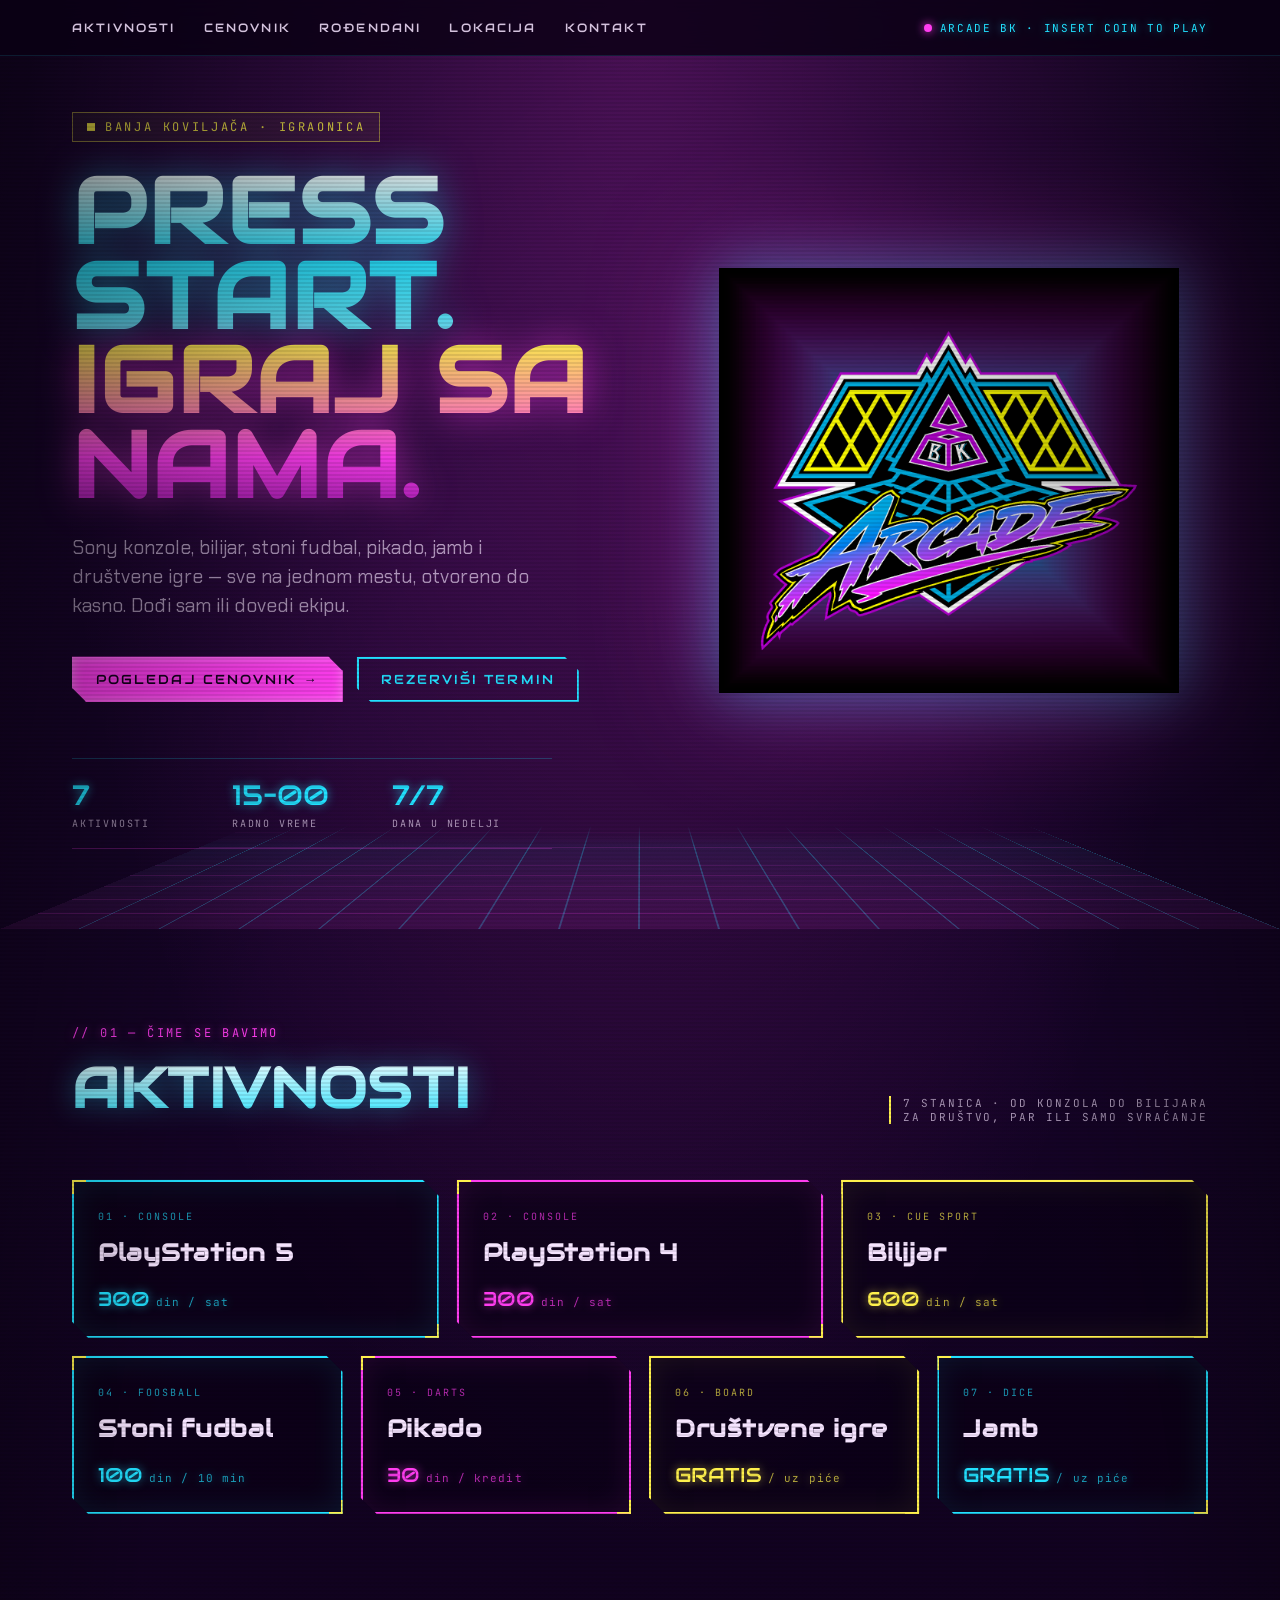
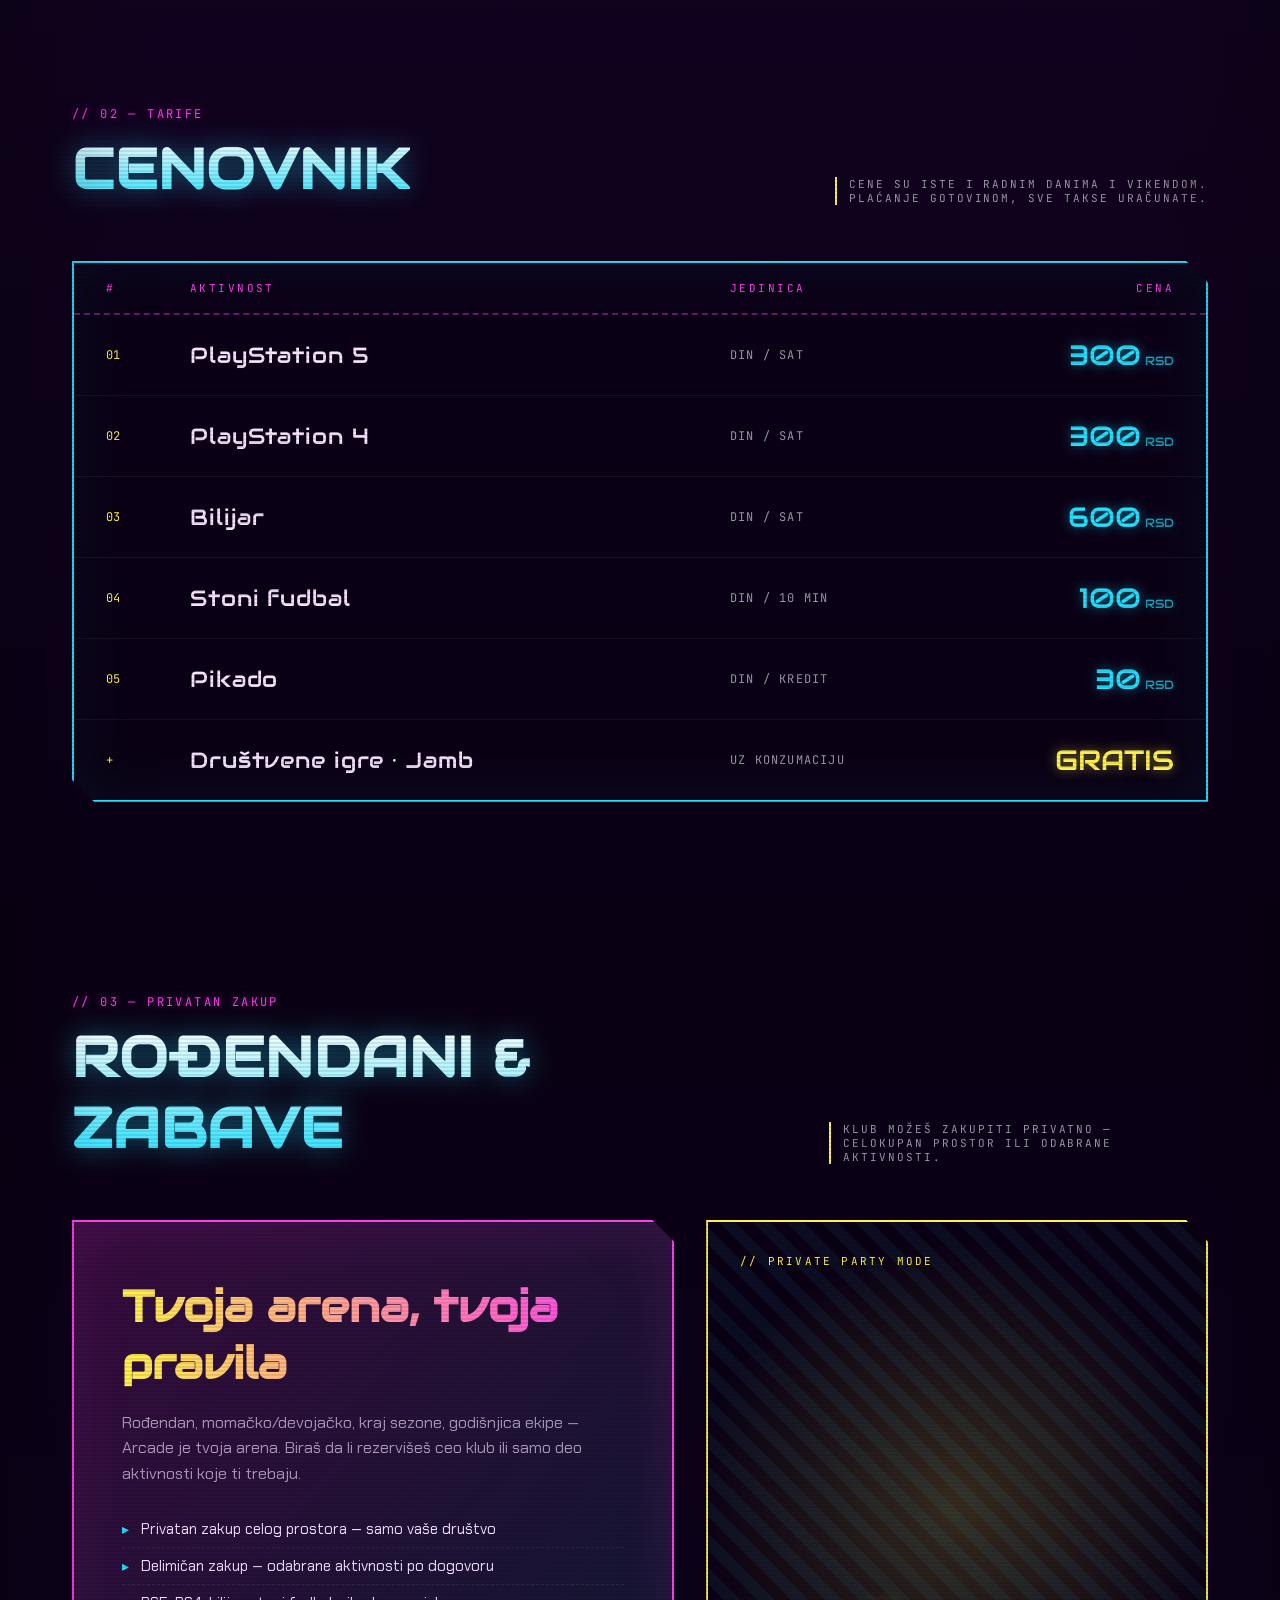
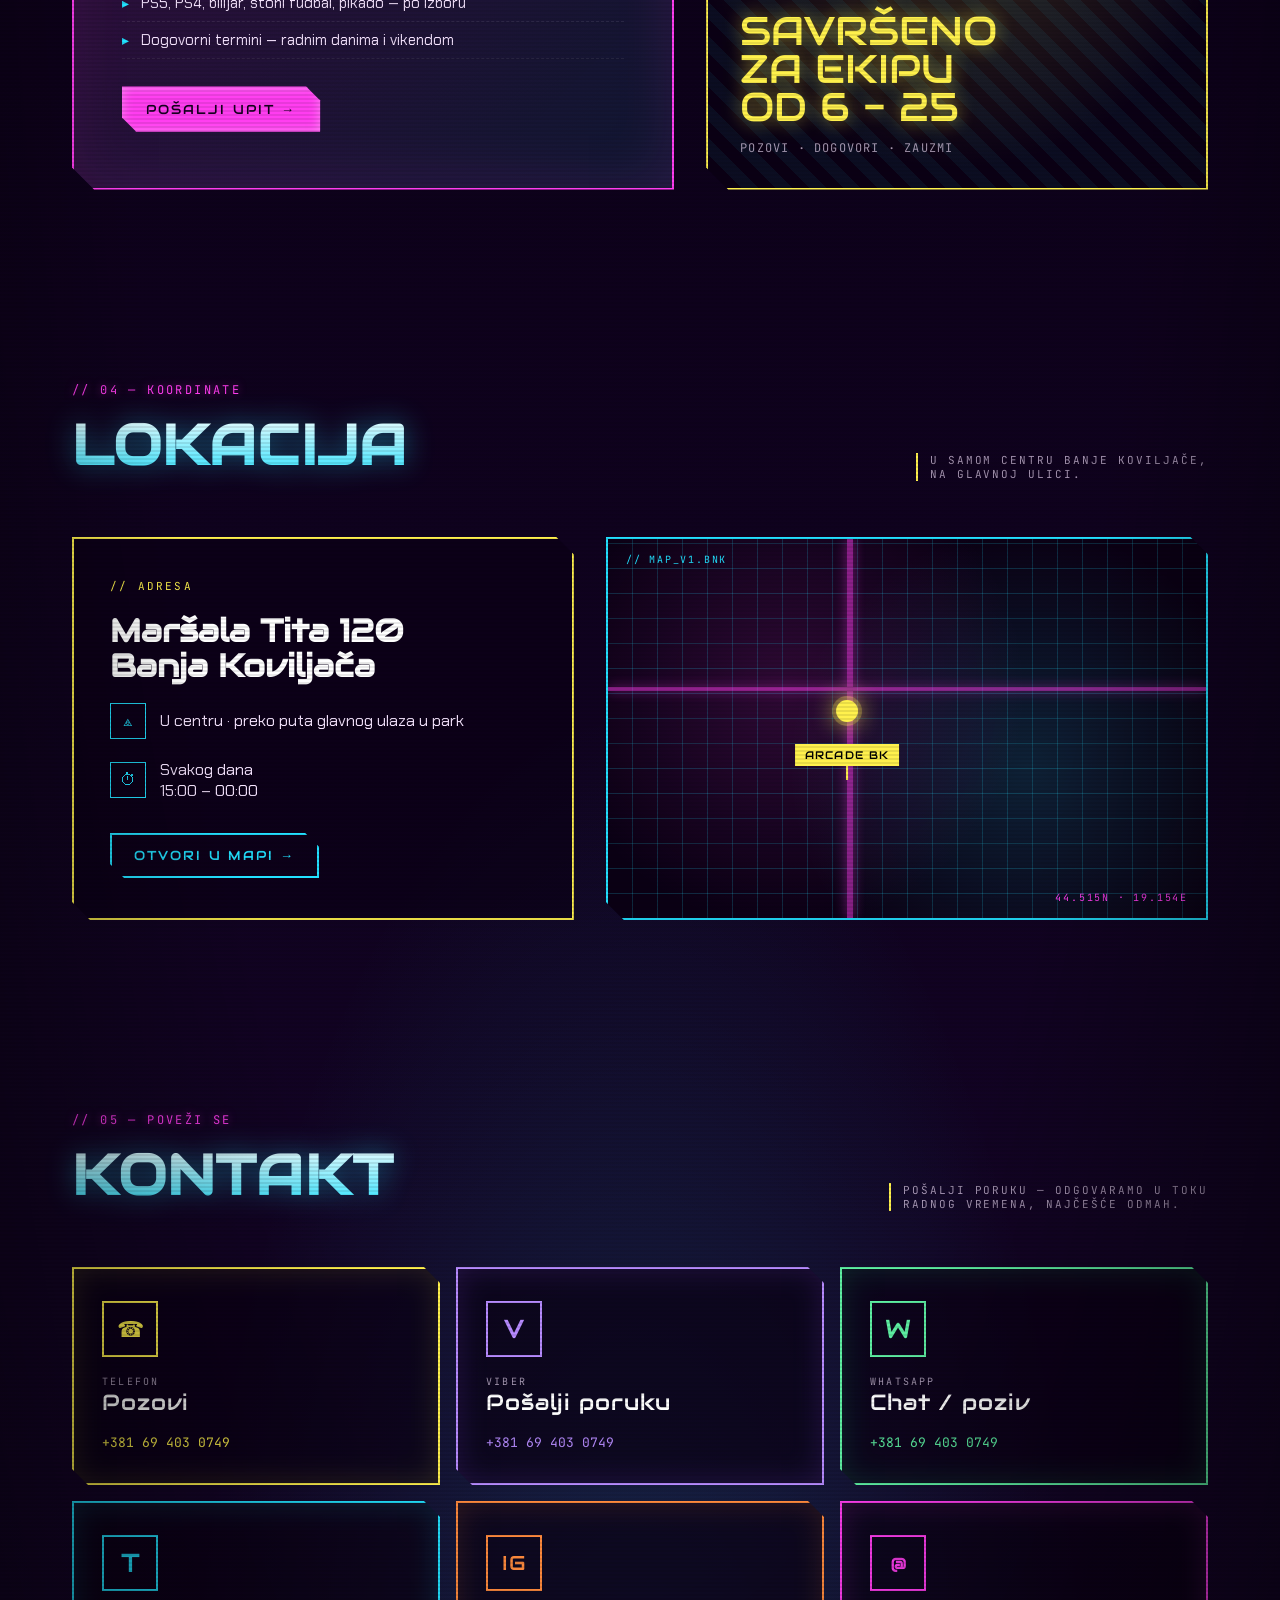
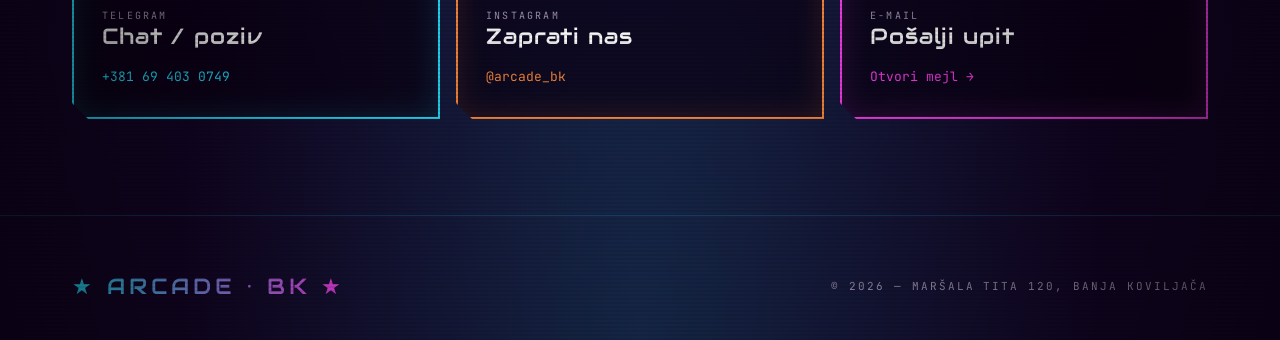
==== sajt.html @ c3304338 "Privremena "Uskoro" stranica kao index.html Domen treba da pokazuje nesto smisleno dok pun sajt ceka" ====
<!doctype html>
<html lang="sr">
<head>
    <meta charset="utf-8">
    <title>Arcade BK · Klub i igraonica · Banja Koviljača</title>
    <meta name="viewport" content="width=device-width,initial-scale=1">
    <!-- Radna verzija punog sajta. Skloni ovaj red kad postane index.html. -->
    <meta name="robots" content="noindex, nofollow">
    <meta name="description" content="Arcade BK — klub i igraonica u Banji Koviljači. PlayStation 5/4, bilijar, stoni fudbal, pikado, jamb, društvene igre. Maršala Tita 120.">
    <link rel="canonical" href="https://arcadebk.rs/">
    <link rel="icon" type="image/png" href="assets/logo.png">
    <meta property="og:type" content="website">
    <meta property="og:locale" content="sr_RS">
    <meta property="og:site_name" content="Arcade BK">
    <meta property="og:url" content="https://arcadebk.rs/">
    <meta property="og:title" content="Arcade BK · Klub i igraonica · Banja Koviljača">
    <meta property="og:description" content="Arcade BK — klub i igraonica u Banji Koviljači. PlayStation 5/4, bilijar, stoni fudbal, pikado, jamb, društvene igre. Maršala Tita 120.">
    <meta property="og:image" content="https://arcadebk.rs/assets/logo.png">
    <meta property="og:image:width" content="1200">
    <meta property="og:image:height" content="1108">
    <meta property="og:image:alt" content="Arcade BK logo">
    <meta name="twitter:card" content="summary">
    <link rel="preconnect" href="https://fonts.googleapis.com">
    <link rel="preconnect" href="https://fonts.gstatic.com" crossorigin>
    <link href="https://fonts.googleapis.com/css2?family=Audiowide&family=Chakra+Petch:wght@400;500;600;700&family=JetBrains+Mono:wght@400;500;600&display=swap" rel="stylesheet">
    <link rel="stylesheet" href="styles.css">
</head>
<body>

<div class="topbar">
    <nav class="nav">
        <a href="#aktivnosti">Aktivnosti</a>
        <a href="#cenovnik">Cenovnik</a>
        <a href="#rodjendani">Rođendani</a>
        <a href="#lokacija">Lokacija</a>
        <a href="#kontakt">Kontakt</a>
    </nav>
    <div class="ticker"><span class="dot"></span>ARCADE BK · INSERT COIN TO PLAY</div>
</div>

<!-- HERO -->
<section class="hero">
    <div class="hero-grid"></div>

    <div class="hero-copy">
        <div class="eyebrow"><span class="blink"></span>Banja Koviljača · Igraonica</div>
        <h1 class="hero-title">
            <span class="l1">Press start.</span>
            <span class="l2">Igraj sa nama.</span>
        </h1>
        <p class="hero-sub">
            Sony konzole, bilijar, stoni fudbal, pikado, jamb i društvene igre — sve na jednom mestu, otvoreno do kasno. Dođi sam ili dovedi ekipu.
        </p>
        <div class="cta-row">
            <a href="#cenovnik" class="btn btn-primary">Pogledaj cenovnik →</a>
            <a href="#kontakt" class="btn btn-ghost">Rezerviši termin</a>
        </div>
        <div class="hero-stats">
            <div>
                <div class="stat-num">7</div>
                <div class="stat-lbl">Aktivnosti</div>
            </div>
            <div>
                <div class="stat-num">15–00</div>
                <div class="stat-lbl">Radno vreme</div>
            </div>
            <div>
                <div class="stat-num">7/7</div>
                <div class="stat-lbl">Dana u nedelji</div>
            </div>
        </div>
    </div>

    <div class="hero-logo-wrap">
        <img src="assets/logo.png" alt="Arcade BK">
    </div>
</section>

<!-- AKTIVNOSTI -->
<section class="section" id="aktivnosti">
    <div class="section-head">
        <div>
            <div class="section-num">// 01 — ČIME SE BAVIMO</div>
            <h2 class="section-title">Aktivnosti</h2>
        </div>
        <div class="section-tag">
            7 stanica · od konzola do bilijara<br>za društvo, par ili samo svraćanje
        </div>
    </div>

    <div class="activities">
        <div class="act-card cyan span-4">
            <span class="cor cor-tl"></span><span class="cor cor-br"></span>
            <div>
                <div class="badge">01 · Console</div>
                <h3>PlayStation 5</h3>
            </div>
            <div class="price"><span>300</span><span class="cur">din / sat</span></div>
        </div>

        <div class="act-card magenta span-4">
            <span class="cor cor-tl"></span><span class="cor cor-br"></span>
            <div>
                <div class="badge">02 · Console</div>
                <h3>PlayStation 4</h3>
            </div>
            <div class="price"><span>300</span><span class="cur">din / sat</span></div>
        </div>

        <div class="act-card yellow span-4">
            <span class="cor cor-tl"></span><span class="cor cor-br"></span>
            <div>
                <div class="badge">03 · Cue sport</div>
                <h3>Bilijar</h3>
            </div>
            <div class="price"><span>600</span><span class="cur">din / sat</span></div>
        </div>

        <div class="act-card cyan span-3">
            <span class="cor cor-tl"></span><span class="cor cor-br"></span>
            <div>
                <div class="badge">04 · Foosball</div>
                <h3>Stoni fudbal</h3>
            </div>
            <div class="price"><span>100</span><span class="cur">din / 10 min</span></div>
        </div>

        <div class="act-card magenta span-3">
            <span class="cor cor-tl"></span><span class="cor cor-br"></span>
            <div>
                <div class="badge">05 · Darts</div>
                <h3>Pikado</h3>
            </div>
            <div class="price"><span>30</span><span class="cur">din / kredit</span></div>
        </div>

        <div class="act-card yellow span-3">
            <span class="cor cor-tl"></span><span class="cor cor-br"></span>
            <div>
                <div class="badge">06 · Board</div>
                <h3>Društvene igre</h3>
            </div>
            <div class="price"><span>GRATIS</span><span class="cur">/ uz piće</span></div>
        </div>

        <div class="act-card cyan span-3">
            <span class="cor cor-tl"></span><span class="cor cor-br"></span>
            <div>
                <div class="badge">07 · Dice</div>
                <h3>Jamb</h3>
            </div>
            <div class="price"><span>GRATIS</span><span class="cur">/ uz piće</span></div>
        </div>
    </div>
</section>

<!-- CENOVNIK -->
<section class="section" id="cenovnik">
    <div class="section-head">
        <div>
            <div class="section-num">// 02 — TARIFE</div>
            <h2 class="section-title">Cenovnik</h2>
        </div>
        <div class="section-tag">
            Cene su iste i radnim danima i vikendom.<br>
            Plaćanje gotovinom, sve takse uračunate.
        </div>
    </div>

    <div class="pricelist">
        <div class="pl-header">
            <div>#</div>
            <div>Aktivnost</div>
            <div>Jedinica</div>
            <div style="text-align:right">Cena</div>
        </div>
        <div class="pl-row">
            <div class="pl-id">01</div>
            <div class="pl-name">PlayStation 5</div>
            <div class="pl-meta">din / sat</div>
            <div class="pl-price">300<span class="cur">RSD</span></div>
        </div>
        <div class="pl-row">
            <div class="pl-id">02</div>
            <div class="pl-name">PlayStation 4</div>
            <div class="pl-meta">din / sat</div>
            <div class="pl-price">300<span class="cur">RSD</span></div>
        </div>
        <div class="pl-row">
            <div class="pl-id">03</div>
            <div class="pl-name">Bilijar</div>
            <div class="pl-meta">din / sat</div>
            <div class="pl-price">600<span class="cur">RSD</span></div>
        </div>
        <div class="pl-row">
            <div class="pl-id">04</div>
            <div class="pl-name">Stoni fudbal</div>
            <div class="pl-meta">din / 10 min</div>
            <div class="pl-price">100<span class="cur">RSD</span></div>
        </div>
        <div class="pl-row">
            <div class="pl-id">05</div>
            <div class="pl-name">Pikado</div>
            <div class="pl-meta">din / kredit</div>
            <div class="pl-price">30<span class="cur">RSD</span></div>
        </div>
        <div class="pl-row">
            <div class="pl-id">+</div>
            <div class="pl-name">Društvene igre · Jamb</div>
            <div class="pl-meta">uz konzumaciju</div>
            <div class="pl-price" style="color: var(--yellow); text-shadow: 0 0 12px rgba(255,241,77,0.5);">GRATIS</div>
        </div>
    </div>
</section>

<!-- ROĐENDANI -->
<section class="section" id="rodjendani">
    <div class="section-head">
        <div>
            <div class="section-num">// 03 — PRIVATAN ZAKUP</div>
            <h2 class="section-title">Rođendani &amp; zabave</h2>
        </div>
        <div class="section-tag">
            Klub možeš zakupiti privatno —<br>celokupan prostor ili odabrane aktivnosti.
        </div>
    </div>

    <div class="bday">
        <div class="bday-card">
            <h3>Tvoja arena, tvoja pravila</h3>
            <p>
                Rođendan, momačko/devojačko, kraj sezone, godišnjica ekipe — Arcade je tvoja arena. Biraš da li rezervišeš ceo klub ili samo deo aktivnosti koje ti trebaju.
            </p>
            <ul>
                <li>Privatan zakup celog prostora — samo vaše društvo</li>
                <li>Delimičan zakup — odabrane aktivnosti po dogovoru</li>
                <li>PS5, PS4, bilijar, stoni fudbal, pikado — po izboru</li>
                <li>Dogovorni termini — radnim danima i vikendom</li>
            </ul>
            <a href="#kontakt" class="btn btn-primary">Pošalji upit →</a>
        </div>
        <div class="bday-side">
            <div class="bday-poster">
                <div>
                    <div class="label">// PRIVATE PARTY MODE</div>
                </div>
                <div>
                    <div class="big">SAVRŠENO<br>ZA EKIPU<br>OD 6 - 25</div>
                    <div class="small" style="margin-top: 14px;">POZOVI · DOGOVORI · ZAUZMI</div>
                </div>
            </div>
        </div>
    </div>
</section>

<!-- LOKACIJA -->
<section class="section" id="lokacija">
    <div class="section-head">
        <div>
            <div class="section-num">// 04 — KOORDINATE</div>
            <h2 class="section-title">Lokacija</h2>
        </div>
        <div class="section-tag">
            U samom centru Banje Koviljače,<br>na glavnoj ulici.
        </div>
    </div>

    <div class="map-wrap">
        <div class="addr-card">
            <div class="label">// ADRESA</div>
            <h3 class="big">Maršala Tita 120<br>Banja Koviljača</h3>
            <div class="row">
                <span class="ico">⟁</span>
                <span>U centru · preko puta glavnog ulaza u park</span>
            </div>
            <div class="row">
                <span class="ico">⏱</span>
                <span>Svakog dana<br>15:00 – 00:00</span>
            </div>
            <a class="btn btn-ghost" href="https://maps.google.com/?q=Maršala+Tita+120,+Banja+Koviljača,+Srbija" target="_blank" rel="noopener noreferrer" style="margin-top: 12px; align-self: flex-start;">Otvori u mapi →</a>
        </div>

        <div class="map-frame">
            <div class="grid-bg"></div>
            <div class="roads"></div>
            <div class="pin">
                <div class="dot"></div>
                <div class="lbl">ARCADE BK</div>
            </div>
            <div class="corner tl">// MAP_v1.bnk</div>
            <div class="corner br">44.515N · 19.154E</div>
        </div>
    </div>
</section>

<!-- KONTAKT -->
<section class="section" id="kontakt">
    <div class="section-head">
        <div>
            <div class="section-num">// 05 — POVEŽI SE</div>
            <h2 class="section-title">Kontakt</h2>
        </div>
        <div class="section-tag">
            Pošalji poruku — odgovaramo u toku<br>radnog vremena, najčešće odmah.
        </div>
    </div>

    <div class="contact-grid">
        <a class="ct-card tel" href="tel:+381694030749">
            <div class="ico">☎</div>
            <div>
                <div class="label">Telefon</div>
                <div class="name">Pozovi</div>
            </div>
            <div class="handle">+381 69 403 0749</div>
        </a>
        <a class="ct-card viber" href="viber://chat?number=%2B381694030749">
            <div class="ico">V</div>
            <div>
                <div class="label">Viber</div>
                <div class="name">Pošalji poruku</div>
            </div>
            <div class="handle">+381 69 403 0749</div>
        </a>
        <a class="ct-card wapp" href="https://wa.me/381694030749" target="_blank" rel="noopener noreferrer">
            <div class="ico">W</div>
            <div>
                <div class="label">WhatsApp</div>
                <div class="name">Chat / poziv</div>
            </div>
            <div class="handle">+381 69 403 0749</div>
        </a>
        <a class="ct-card tg" href="https://t.me/+381694030749" target="_blank" rel="noopener noreferrer">
            <div class="ico">T</div>
            <div>
                <div class="label">Telegram</div>
                <div class="name">Chat / poziv</div>
            </div>
            <div class="handle">+381 69 403 0749</div>
        </a>
        <a class="ct-card ig" href="https://www.instagram.com/arcade_bk/" target="_blank" rel="noopener noreferrer">
            <div class="ico">IG</div>
            <div>
                <div class="label">Instagram</div>
                <div class="name">Zaprati nas</div>
            </div>
            <div class="handle">@arcade_bk</div>
        </a>
        <a class="ct-card mail" href="mailto:vezilicn@gmail.com">
            <div class="ico">@</div>
            <div>
                <div class="label">E-mail</div>
                <div class="name">Pošalji upit</div>
            </div>
            <div class="handle">Otvori mejl →</div>
        </a>
    </div>
</section>

<!-- FOOTER -->
<footer class="footer">
    <div class="arcade">★ ARCADE · BK ★</div>
    <div>© 2026 — Maršala Tita 120, Banja Koviljača</div>
</footer>

</body>
</html>
---- styles.css ----
* { box-sizing: border-box; }
html, body { margin: 0; padding: 0; }
html { scroll-behavior: smooth; }
body {
    font-family: 'Chakra Petch', 'Rajdhani', system-ui, sans-serif;
    color: var(--ink);
    background: var(--purple-deep);
    position: relative;
    overflow-x: hidden;
    min-height: 100vh;
}
img { max-width: 100%; display: block; }
a { color: inherit; }

/* V1 — Full Retrowave CRT */
:root {
    color-scheme: dark;
    --cyan: #22e1ff;
    --magenta: #ff3df0;
    --yellow: #fff14d;
    --purple-deep: #0a0014;
    --purple-mid: #1c0533;
    --purple-glow: #2d0860;
    --ink: #f6e4ff;
    --ink-dim: rgba(246,228,255,0.65);
}

.display { font-family: 'Audiowide', 'Chakra Petch', sans-serif; letter-spacing: 0.04em; }
.mono { font-family: 'JetBrains Mono', 'IBM Plex Mono', ui-monospace, monospace; }

/* Page-wide neon backdrop: gradient sun + perspective grid */
body::before {
    content: '';
    position: absolute; inset: 0;
    background:
            radial-gradient(ellipse 80% 50% at 50% 0%, rgba(255,61,240,0.25), transparent 60%),
            radial-gradient(ellipse 60% 40% at 50% 100%, rgba(34,225,255,0.18), transparent 60%),
            linear-gradient(180deg, #1c0533 0%, #0a0014 50%, #15042a 100%);
    pointer-events: none;
    z-index: 0;
}

/* CRT scanlines overlay */
body::after {
    content: '';
    position: absolute; inset: 0;
    background:
            repeating-linear-gradient(180deg, rgba(0,0,0,0) 0px, rgba(0,0,0,0) 2px, rgba(0,0,0,0.18) 3px, rgba(0,0,0,0) 4px),
            radial-gradient(ellipse at center, transparent 60%, rgba(0,0,0,0.55) 100%);
    pointer-events: none;
    z-index: 50;
    mix-blend-mode: multiply;
}

body > * { position: relative; z-index: 1; }

/* ----- Hero ----- */
.hero {
    min-height: 920px;
    padding: 112px 72px 80px;
    display: grid;
    grid-template-columns: 1.1fr 1fr;
    gap: 48px;
    align-items: center;
    position: relative;
}
.hero-grid {
    position: absolute;
    left: 0; right: 0; bottom: 0;
    height: 320px;
    background:
            linear-gradient(180deg, transparent 0%, rgba(34,225,255,0.05) 30%, rgba(255,61,240,0.10) 100%),
            repeating-linear-gradient(90deg, transparent 0px, transparent 78px, rgba(34,225,255,0.55) 79px, transparent 80px),
            repeating-linear-gradient(0deg, transparent 0px, transparent 30px, rgba(255,61,240,0.35) 31px, transparent 32px);
    transform: perspective(420px) rotateX(58deg);
    transform-origin: 50% 100%;
    mask: linear-gradient(180deg, transparent 0%, black 30%, black 100%);
    pointer-events: none;
}
.topbar {
    position: fixed; top: 0; left: 0; right: 0;
    display: flex; justify-content: space-between; align-items: center;
    padding: 20px 72px;
    z-index: 100;
    background: rgba(10,0,20,0.82);
    backdrop-filter: blur(12px);
    -webkit-backdrop-filter: blur(12px);
    border-bottom: 1px solid rgba(34,225,255,0.12);
}
.topbar .nav {
    display: flex; gap: 28px;
    font-family: 'Audiowide', sans-serif;
    font-size: 12px; letter-spacing: 0.18em;
    text-transform: uppercase;
}
.topbar .nav a { color: var(--ink); text-decoration: none; opacity: 0.85; }
.topbar .nav a:hover { color: var(--cyan); text-shadow: 0 0 8px var(--cyan); }
.topbar .ticker {
    font-family: 'JetBrains Mono', monospace;
    font-size: 11px;
    color: var(--cyan);
    letter-spacing: 0.15em;
    text-shadow: 0 0 8px rgba(34,225,255,0.6);
}
.topbar .ticker .dot {
    display: inline-block; width: 8px; height: 8px;
    background: #ff3df0; border-radius: 50%; margin-right: 8px;
    box-shadow: 0 0 10px #ff3df0;
}

.hero-copy { max-width: 560px; }
.eyebrow {
    display: inline-flex; align-items: center; gap: 10px;
    font-family: 'JetBrains Mono', monospace;
    font-size: 12px; letter-spacing: 0.22em; text-transform: uppercase;
    color: var(--yellow);
    border: 1px solid rgba(255,241,77,0.5);
    padding: 6px 14px;
    margin-bottom: 28px;
    background: rgba(255,241,77,0.06);
}
.eyebrow .blink { width: 8px; height: 8px; background: var(--yellow); animation: blink 1.2s steps(2) infinite; }
@keyframes blink { 50% { opacity: 0; } }

h1.hero-title {
    font-family: 'Audiowide', sans-serif;
    font-size: 92px;
    line-height: 0.92;
    letter-spacing: 0.02em;
    margin: 0 0 24px;
    text-transform: uppercase;
}
h1.hero-title .l1 {
    display: block;
    background: linear-gradient(180deg, #fff 0%, var(--cyan) 50%, #6ee7f9 100%);
    -webkit-background-clip: text; background-clip: text; color: transparent;
    filter: drop-shadow(0 0 18px rgba(34,225,255,0.55));
}
h1.hero-title .l2 {
    display: block;
    background: linear-gradient(180deg, var(--yellow) 0%, var(--magenta) 70%, #a21caf 100%);
    -webkit-background-clip: text; background-clip: text; color: transparent;
    filter: drop-shadow(0 0 18px rgba(255,61,240,0.55));
}

.hero-sub {
    font-size: 19px; line-height: 1.55; color: var(--ink-dim);
    margin: 0 0 36px;
    max-width: 460px;
}

.cta-row { display: flex; gap: 14px; flex-wrap: wrap; }
.btn {
    display: inline-flex; align-items: center; gap: 10px;
    padding: 14px 24px;
    font-family: 'Audiowide', sans-serif;
    font-size: 13px; letter-spacing: 0.16em; text-transform: uppercase;
    text-decoration: none;
    cursor: pointer; border: 0;
    transition: transform 0.15s, box-shadow 0.2s;
}
.btn-primary {
    background: var(--magenta); color: #16001f;
    box-shadow: 0 0 0 2px var(--magenta), 0 0 24px rgba(255,61,240,0.65), inset 0 0 12px rgba(255,255,255,0.4);
    clip-path: polygon(0 0, calc(100% - 14px) 0, 100% 14px, 100% 100%, 14px 100%, 0 calc(100% - 14px));
}
.btn-ghost {
    background: transparent; color: var(--cyan);
    box-shadow: inset 0 0 0 2px var(--cyan), 0 0 12px rgba(34,225,255,0.3);
    clip-path: polygon(0 0, calc(100% - 14px) 0, 100% 14px, 100% 100%, 14px 100%, 0 calc(100% - 14px));
}
.btn:hover { transform: translateY(-2px); }

.hero-stats {
    margin-top: 56px;
    display: grid; grid-template-columns: repeat(3, 1fr);
    gap: 0;
    border-top: 1px solid rgba(34,225,255,0.25);
    border-bottom: 1px solid rgba(255,61,240,0.25);
    padding: 18px 0;
    max-width: 480px;
}
.hero-stats .stat-num {
    font-family: 'Audiowide', sans-serif;
    font-size: 28px; color: var(--cyan);
    text-shadow: 0 0 10px rgba(34,225,255,0.6);
}
.hero-stats .stat-lbl {
    font-family: 'JetBrains Mono', monospace;
    font-size: 10px; letter-spacing: 0.18em; text-transform: uppercase;
    color: var(--ink-dim); margin-top: 4px;
}

.hero-logo-wrap {
    position: relative;
    display: flex; align-items: center; justify-content: center;
}
.hero-logo-wrap::before {
    content: '';
    position: absolute; inset: 10%;
    background: radial-gradient(circle, rgba(255,61,240,0.5) 0%, transparent 65%);
    filter: blur(40px);
    z-index: -1;
}
.hero-logo-wrap img {
    width: 100%; max-width: 460px; height: auto;
    filter: drop-shadow(0 0 30px rgba(34,225,255,0.4)) drop-shadow(0 0 60px rgba(255,61,240,0.4));
}

/* ----- Section header ----- */
.section { padding: 96px 72px; position: relative; scroll-margin-top: 72px; }
.section-head { margin-bottom: 56px; display: flex; align-items: end; justify-content: space-between; gap: 32px; }
.section-num {
    font-family: 'JetBrains Mono', monospace;
    font-size: 12px; color: var(--magenta);
    letter-spacing: 0.2em; text-transform: uppercase;
    margin-bottom: 12px;
    text-shadow: 0 0 8px rgba(255,61,240,0.5);
}
h2.section-title {
    font-family: 'Audiowide', sans-serif;
    font-size: 56px; margin: 0; letter-spacing: 0.02em;
    text-transform: uppercase;
    background: linear-gradient(180deg, #fff 0%, var(--cyan) 100%);
    -webkit-background-clip: text; background-clip: text; color: transparent;
    filter: drop-shadow(0 0 14px rgba(34,225,255,0.45));
}
.section-tag {
    font-family: 'JetBrains Mono', monospace;
    font-size: 11px; color: var(--ink-dim);
    letter-spacing: 0.18em; text-transform: uppercase;
    border-left: 2px solid var(--yellow); padding-left: 12px;
}

/* ----- Activities grid ----- */
.activities {
    display: grid;
    grid-template-columns: repeat(12, 1fr);
    gap: 18px;
}
.act-card {
    position: relative;
    border: 2px solid;
    padding: 28px 24px 24px;
    background: rgba(10,0,20,0.65);
    min-height: 150px;
    display: flex; flex-direction: column; justify-content: space-between;
    clip-path: polygon(0 0, calc(100% - 16px) 0, 100% 16px, 100% 100%, 16px 100%, 0 calc(100% - 16px));
    transition: transform 0.2s, box-shadow 0.2s;
}
.act-card:hover { transform: translateY(-4px); }
.act-card.cyan { border-color: var(--cyan); box-shadow: 0 0 0 1px rgba(34,225,255,0.25), inset 0 0 30px rgba(34,225,255,0.1); }
.act-card.magenta { border-color: var(--magenta); box-shadow: 0 0 0 1px rgba(255,61,240,0.25), inset 0 0 30px rgba(255,61,240,0.1); }
.act-card.yellow { border-color: var(--yellow); box-shadow: 0 0 0 1px rgba(255,241,77,0.25), inset 0 0 30px rgba(255,241,77,0.08); }
.act-card .badge {
    font-family: 'JetBrains Mono', monospace;
    font-size: 10px; letter-spacing: 0.2em; text-transform: uppercase;
    opacity: 0.7; margin-bottom: 14px;
}
.act-card.cyan .badge { color: var(--cyan); }
.act-card.magenta .badge { color: var(--magenta); }
.act-card.yellow .badge { color: var(--yellow); }
.act-card h3 {
    font-family: 'Audiowide', sans-serif;
    font-size: 24px; margin: 0;
    letter-spacing: 0.03em;
}
.act-card .price {
    margin-top: 18px;
    font-family: 'Audiowide', sans-serif;
    font-size: 20px;
    display: flex; align-items: baseline; gap: 6px;
}
.act-card .price .cur { font-size: 11px; opacity: 0.7; font-family: 'JetBrains Mono', monospace; letter-spacing: 0.1em; }
.act-card.cyan .price { color: var(--cyan); text-shadow: 0 0 10px rgba(34,225,255,0.6); }
.act-card.magenta .price { color: var(--magenta); text-shadow: 0 0 10px rgba(255,61,240,0.6); }
.act-card.yellow .price { color: var(--yellow); text-shadow: 0 0 10px rgba(255,241,77,0.6); }

.act-card .cor {
    position: absolute;
    width: 14px; height: 14px;
}
.act-card .cor-tl { top: -2px; left: -2px; border-top: 2px solid var(--yellow); border-left: 2px solid var(--yellow); }
.act-card .cor-br { bottom: -2px; right: -2px; border-bottom: 2px solid var(--yellow); border-right: 2px solid var(--yellow); }

/* span sizes */
.span-3 { grid-column: span 3; }
.span-4 { grid-column: span 4; }
.span-6 { grid-column: span 6; }

/* ----- Pricelist ----- */
.pricelist {
    background: rgba(10,0,20,0.6);
    border: 2px solid var(--cyan);
    box-shadow: 0 0 30px rgba(34,225,255,0.18), inset 0 0 60px rgba(34,225,255,0.06);
    padding: 0;
    clip-path: polygon(0 0, calc(100% - 22px) 0, 100% 22px, 100% 100%, 22px 100%, 0 calc(100% - 22px));
}
.pl-header {
    display: grid; grid-template-columns: 60px 1fr 220px 200px;
    gap: 24px; padding: 18px 32px;
    border-bottom: 2px dashed rgba(255,61,240,0.4);
    font-family: 'JetBrains Mono', monospace;
    font-size: 11px; letter-spacing: 0.22em; text-transform: uppercase;
    color: var(--magenta);
}
.pl-row {
    display: grid; grid-template-columns: 60px 1fr 220px 200px;
    gap: 24px; padding: 22px 32px;
    align-items: center;
    border-bottom: 1px solid rgba(255,255,255,0.06);
}
.pl-row:last-child { border-bottom: 0; }
.pl-row .pl-id {
    font-family: 'JetBrains Mono', monospace;
    font-size: 12px; color: var(--yellow);
}
.pl-row .pl-name {
    font-family: 'Audiowide', sans-serif;
    font-size: 22px; letter-spacing: 0.04em;
}
.pl-row .pl-meta {
    font-family: 'JetBrains Mono', monospace;
    font-size: 12px; color: var(--ink-dim); letter-spacing: 0.1em; text-transform: uppercase;
}
.pl-row .pl-price {
    font-family: 'Audiowide', sans-serif;
    font-size: 28px; color: var(--cyan); text-align: right;
    text-shadow: 0 0 12px rgba(34,225,255,0.5);
}
.pl-row .pl-price .cur { font-size: 12px; opacity: 0.7; margin-left: 4px; }

/* ----- Birthdays ----- */
.bday {
    display: grid; grid-template-columns: 1.2fr 1fr; gap: 32px;
    align-items: stretch;
}
.bday-card {
    background: linear-gradient(135deg, rgba(255,61,240,0.18), rgba(34,225,255,0.10));
    border: 2px solid var(--magenta);
    padding: 56px 48px;
    position: relative;
    clip-path: polygon(0 0, calc(100% - 22px) 0, 100% 22px, 100% 100%, 22px 100%, 0 calc(100% - 22px));
    box-shadow: inset 0 0 60px rgba(255,61,240,0.12);
}
.bday-card h3 {
    font-family: 'Audiowide', sans-serif;
    font-size: 44px; margin: 0 0 18px;
    background: linear-gradient(90deg, var(--yellow), var(--magenta));
    -webkit-background-clip: text; background-clip: text; color: transparent;
}
.bday-card p { font-size: 16px; line-height: 1.6; color: var(--ink-dim); margin: 0 0 24px; }
.bday-card ul { list-style: none; padding: 0; margin: 0 0 28px; }
.bday-card li {
    font-family: 'Chakra Petch', sans-serif;
    font-size: 15px; padding: 8px 0;
    border-bottom: 1px dashed rgba(255,255,255,0.08);
    display: flex; align-items: center; gap: 12px;
}
.bday-card li::before {
    content: '▸'; color: var(--cyan); font-size: 14px;
}
.bday-side {
    display: flex; flex-direction: column; gap: 16px;
}
.bday-poster {
    flex: 1;
    background:
            repeating-linear-gradient(45deg, rgba(34,225,255,0.06) 0 12px, transparent 12px 24px),
            radial-gradient(circle at 50% 50%, rgba(255,241,77,0.18), transparent 70%),
            #0a0014;
    border: 2px solid var(--yellow);
    padding: 32px;
    display: flex; flex-direction: column; justify-content: space-between;
    clip-path: polygon(0 0, calc(100% - 22px) 0, 100% 22px, 100% 100%, 22px 100%, 0 calc(100% - 22px));
    min-height: 280px;
}
.bday-poster .label {
    font-family: 'JetBrains Mono', monospace;
    font-size: 11px; color: var(--yellow); letter-spacing: 0.2em; text-transform: uppercase;
}
.bday-poster .big {
    font-family: 'Audiowide', sans-serif;
    font-size: 40px; line-height: 0.95;
    color: var(--yellow);
    text-shadow: 0 0 18px rgba(255,241,77,0.6);
}
.bday-poster .small {
    font-family: 'JetBrains Mono', monospace;
    font-size: 12px; color: var(--ink-dim); letter-spacing: 0.1em;
}

/* ----- Map ----- */
.map-wrap {
    display: grid; grid-template-columns: 1fr 1.2fr; gap: 32px;
}
.addr-card {
    background: rgba(10,0,20,0.6);
    border: 2px solid var(--yellow);
    padding: 40px 36px;
    clip-path: polygon(0 0, calc(100% - 18px) 0, 100% 18px, 100% 100%, 18px 100%, 0 calc(100% - 18px));
    display: flex; flex-direction: column; gap: 20px;
}
.addr-card .label {
    font-family: 'JetBrains Mono', monospace;
    font-size: 11px; color: var(--yellow); letter-spacing: 0.2em; text-transform: uppercase;
}
.addr-card .big {
    font-family: 'Audiowide', sans-serif;
    font-size: 32px; line-height: 1.1; margin: 0;
    color: #fff;
}
.addr-card .row {
    display: flex; align-items: center; gap: 14px;
    font-family: 'Chakra Petch', sans-serif;
    font-size: 16px; color: var(--ink);
}
.addr-card .row .ico {
    width: 36px; height: 36px;
    border: 1.5px solid var(--cyan);
    display: flex; align-items: center; justify-content: center;
    color: var(--cyan);
    flex-shrink: 0;
}

.map-frame {
    position: relative;
    border: 2px solid var(--cyan);
    min-height: 380px;
    background:
            radial-gradient(circle at 30% 40%, rgba(255,61,240,0.15), transparent 50%),
            radial-gradient(circle at 70% 60%, rgba(34,225,255,0.15), transparent 50%),
            #0a0014;
    clip-path: polygon(0 0, calc(100% - 18px) 0, 100% 18px, 100% 100%, 18px 100%, 0 calc(100% - 18px));
    overflow: hidden;
}
.map-frame .grid-bg {
    position: absolute; inset: 0;
    background:
            repeating-linear-gradient(0deg, transparent 0 24px, rgba(34,225,255,0.18) 24px 25px),
            repeating-linear-gradient(90deg, transparent 0 24px, rgba(34,225,255,0.18) 24px 25px);
}
.map-frame .roads {
    position: absolute; inset: 0;
    background:
            linear-gradient(90deg, transparent 0 40%, var(--magenta) 40% 41%, transparent 41%),
            linear-gradient(0deg, transparent 0 60%, var(--magenta) 60% 61%, transparent 61%);
    opacity: 0.5;
    filter: drop-shadow(0 0 6px var(--magenta));
}
.map-frame .pin {
    position: absolute; left: 40%; top: 60%;
    transform: translate(-50%, -100%);
    display: flex; flex-direction: column; align-items: center; gap: 4px;
}
.map-frame .pin .dot {
    width: 22px; height: 22px; border-radius: 50%;
    background: var(--yellow);
    box-shadow: 0 0 0 4px rgba(255,241,77,0.25), 0 0 24px var(--yellow);
}
.map-frame .pin .dot::after {
    content: ''; position: absolute; left: 50%; top: 100%;
    width: 2px; height: 14px; background: var(--yellow);
    transform: translateX(-50%);
}
.map-frame .pin .lbl {
    margin-top: 18px;
    background: var(--yellow); color: #000;
    font-family: 'Audiowide', sans-serif;
    font-size: 11px; letter-spacing: 0.1em; padding: 4px 10px;
    text-transform: uppercase;
}
.map-frame .corner {
    position: absolute; padding: 14px 18px;
    font-family: 'JetBrains Mono', monospace;
    font-size: 10px; letter-spacing: 0.18em;
    color: var(--cyan); text-transform: uppercase;
}
.map-frame .corner.tl { top: 0; left: 0; }
.map-frame .corner.br { bottom: 0; right: 0; color: var(--magenta); }

/* ----- Contact ----- */
.contact-grid {
    display: grid; grid-template-columns: repeat(3, 1fr); gap: 16px;
}
.ct-card {
    position: relative;
    padding: 32px 28px;
    text-decoration: none;
    display: flex; flex-direction: column; gap: 18px;
    border: 2px solid;
    background: rgba(10,0,20,0.7);
    clip-path: polygon(0 0, calc(100% - 16px) 0, 100% 16px, 100% 100%, 16px 100%, 0 calc(100% - 16px));
    transition: transform 0.18s, box-shadow 0.18s;
}
.ct-card:hover { transform: translateY(-4px); }
.ct-card .ico {
    width: 56px; height: 56px;
    display: flex; align-items: center; justify-content: center;
    font-family: 'Audiowide', sans-serif; font-size: 26px;
    border: 2px solid currentColor;
}
.ct-card .label {
    font-family: 'JetBrains Mono', monospace;
    font-size: 10px; letter-spacing: 0.22em; text-transform: uppercase;
    color: var(--ink-dim);
}
.ct-card .name {
    font-family: 'Audiowide', sans-serif;
    font-size: 22px; letter-spacing: 0.04em;
    color: #fff;
}
.ct-card .handle {
    font-family: 'JetBrains Mono', monospace;
    font-size: 13px;
}
.ct-card.tel { color: var(--yellow); box-shadow: inset 0 0 30px rgba(255,241,77,0.14), 0 0 0 1px rgba(255,241,77,0.3); }
.ct-card.tel .ico { font-size: 22px; }
.ct-card.ig { color: #ff8a3d; box-shadow: inset 0 0 30px rgba(255,138,61,0.16), 0 0 0 1px rgba(255,138,61,0.3); }
.ct-card.ig .ico { font-size: 20px; letter-spacing: 0.05em; }
.ct-card.viber { color: #b78bff; box-shadow: inset 0 0 30px rgba(143,90,255,0.18), 0 0 0 1px rgba(143,90,255,0.3); }
.ct-card.wapp { color: #5ef0a3; box-shadow: inset 0 0 30px rgba(34,225,128,0.16), 0 0 0 1px rgba(34,225,128,0.3); }
.ct-card.tg { color: var(--cyan); box-shadow: inset 0 0 30px rgba(34,225,255,0.16), 0 0 0 1px rgba(34,225,255,0.3); }
.ct-card.mail { color: var(--magenta); box-shadow: inset 0 0 30px rgba(255,61,240,0.16), 0 0 0 1px rgba(255,61,240,0.3); }

/* ----- Footer ----- */
.footer {
    padding: 56px 72px 40px;
    border-top: 1px solid rgba(34,225,255,0.2);
    display: flex; justify-content: space-between; align-items: center;
    font-family: 'JetBrains Mono', monospace;
    font-size: 11px; letter-spacing: 0.18em; text-transform: uppercase;
    color: var(--ink-dim);
}
.footer .arcade {
    font-family: 'Audiowide', sans-serif;
    font-size: 22px; letter-spacing: 0.18em;
    background: linear-gradient(90deg, var(--cyan), var(--magenta));
    -webkit-background-clip: text; background-clip: text; color: transparent;
}

/* ===== RESPONSIVE ===== */

/* --- 1100px: tight desktop --- */
@media (max-width: 1100px) {
    .topbar { padding: 16px 40px; }
    .hero { padding: 100px 40px 72px; }
    h1.hero-title { font-size: 72px; }
    .section { padding: 72px 40px; }
    .footer { padding: 40px 40px 32px; }
}

/* --- 900px: tablet --- */
@media (max-width: 900px) {
    .topbar {
        padding: 16px 24px;
        flex-wrap: wrap;
        gap: 10px;
    }
    .topbar .nav { gap: 16px; font-size: 11px; }

    .hero {
        grid-template-columns: 1fr;
        min-height: auto;
        padding: 96px 32px 56px;
        gap: 32px;
    }
    .hero-logo-wrap { order: -1; }
    .hero-logo-wrap img { max-width: 220px; margin: 0 auto; }
    h1.hero-title { font-size: 64px; }

    .section { padding: 64px 32px; }
    .section-head { flex-direction: column; align-items: flex-start; gap: 16px; }
    h2.section-title { font-size: 42px; }

    .activities { grid-template-columns: 1fr 1fr; gap: 14px; }
    .span-3, .span-4 { grid-column: span 1; }

    .pl-header { display: none; }
    .pl-row {
        grid-template-columns: 52px 1fr 1fr auto;
        gap: 8px 12px;
        padding: 18px 24px;
    }
    .pl-row .pl-name { font-size: 18px; }
    .pl-row .pl-price { font-size: 22px; }

    .bday { grid-template-columns: 1fr; }
    .bday-card { padding: 36px 28px; }
    .bday-card h3 { font-size: 32px; }

    .map-wrap { grid-template-columns: 1fr; }
    .map-frame { min-height: 280px; }

    .contact-grid { grid-template-columns: 1fr 1fr; }

    .footer { padding: 40px 32px 32px; }
}

/* --- 600px: mobile --- */
@media (max-width: 600px) {
    .topbar { padding: 12px 20px; }
    .topbar .nav {
        gap: 14px;
        font-size: 10px;
        overflow-x: auto;
        -webkit-overflow-scrolling: touch;
        scrollbar-width: none;
        padding-bottom: 2px;
        flex-wrap: nowrap;
    }
    .topbar .nav::-webkit-scrollbar { display: none; }
    .topbar .ticker { display: none; }

    .hero {
        padding: 80px 20px 48px;
        gap: 24px;
    }
    h1.hero-title { font-size: 46px; }
    .hero-sub { font-size: 15px; }
    .hero-logo-wrap img { max-width: 160px; }
    .hero-stats { max-width: 100%; }
    .hero-stats .stat-num { font-size: 22px; }
    .cta-row { flex-direction: column; }
    .btn { width: 100%; justify-content: center; font-size: 12px; padding: 12px 20px; }

    .section { padding: 48px 20px; }
    h2.section-title { font-size: 32px; }

    .activities { grid-template-columns: 1fr; gap: 12px; }
    .act-card { min-height: 118px; }
    .act-card h3 { font-size: 20px; }

    .pl-header { display: none; }
    .pl-row {
        display: grid;
        grid-template-columns: 1fr auto;
        grid-template-rows: auto auto;
        gap: 2px 16px;
        padding: 16px 20px;
    }
    .pl-row .pl-id { display: none; }
    .pl-row .pl-name { grid-column: 1; grid-row: 1; font-size: 15px; }
    .pl-row .pl-meta { grid-column: 1; grid-row: 2; }
    .pl-row .pl-price { grid-column: 2; grid-row: 1 / 3; align-self: center; text-align: right; font-size: 20px; }

    .bday-card { padding: 28px 20px; }
    .bday-card h3 { font-size: 26px; }
    .bday-poster .big { font-size: 28px; }

    .addr-card { padding: 28px 20px; }
    .addr-card .big { font-size: 24px; }

    .contact-grid { grid-template-columns: 1fr; }
    .ct-card { padding: 20px 20px; flex-direction: row; align-items: center; gap: 16px; }
    .ct-card .ico { width: 44px; height: 44px; font-size: 20px; flex-shrink: 0; }
    .ct-card .handle { margin-left: auto; font-size: 11px; }

    .footer { flex-direction: column; gap: 12px; text-align: center; padding: 32px 20px; }
}

/* --- 400px: small phones --- */
@media (max-width: 400px) {
    h1.hero-title { font-size: 36px; }
    .hero-logo-wrap img { max-width: 130px; }
    .hero-stats .stat-num { font-size: 18px; }
    .hero-stats .stat-lbl { font-size: 9px; }
}

/* =========================================================================
   „USKORO" stranica — koristi se samo dok je index.html privremeni landing.
   Kad sajt.html postane index.html, ceo ovaj blok može da se obriše.
   ========================================================================= */
.soon {
    min-height: 100vh;
    display: flex; align-items: center; justify-content: center;
    padding: 150px 32px 90px;
    position: relative;
    text-align: center;
}
.soon-inner {
    max-width: 720px;
    display: flex; flex-direction: column; align-items: center;
}
.soon-brand {
    font-family: 'Audiowide', sans-serif;
    font-size: 13px; letter-spacing: 0.22em; text-transform: uppercase;
    color: var(--ink);
}
.soon-logo {
    max-width: 190px;
    margin-bottom: 34px;
    filter: drop-shadow(0 0 30px rgba(255,61,240,0.45));
}
.soon .hero-sub { max-width: 580px; margin-bottom: 40px; }

.soon-facts {
    display: grid; grid-template-columns: repeat(2, auto); gap: 56px;
    border-top: 1px solid rgba(34,225,255,0.25);
    border-bottom: 1px solid rgba(255,61,240,0.25);
    padding: 20px 0;
    margin-bottom: 40px;
}
.soon-facts .stat-num {
    font-family: 'Audiowide', sans-serif;
    font-size: 26px; color: var(--cyan);
    text-shadow: 0 0 10px rgba(34,225,255,0.6);
}
.soon-facts .stat-lbl {
    font-family: 'JetBrains Mono', monospace;
    font-size: 10px; letter-spacing: 0.18em; text-transform: uppercase;
    color: var(--ink-dim); margin-top: 6px;
}

.soon-cta { justify-content: center; }

@media (max-width: 900px) {
    .soon { padding: 130px 24px 72px; }
    .soon-logo { max-width: 160px; }
}
@media (max-width: 600px) {
    .soon { padding: 110px 20px 56px; }
    .soon-logo { max-width: 132px; margin-bottom: 26px; }
    .soon .hero-sub { margin-bottom: 32px; }
    .soon-facts { gap: 28px; margin-bottom: 32px; }
    .soon-facts .stat-num { font-size: 19px; }
    .soon-cta { width: 100%; }
}
@media (max-width: 400px) {
    .soon-facts { grid-template-columns: 1fr; gap: 18px; }
}
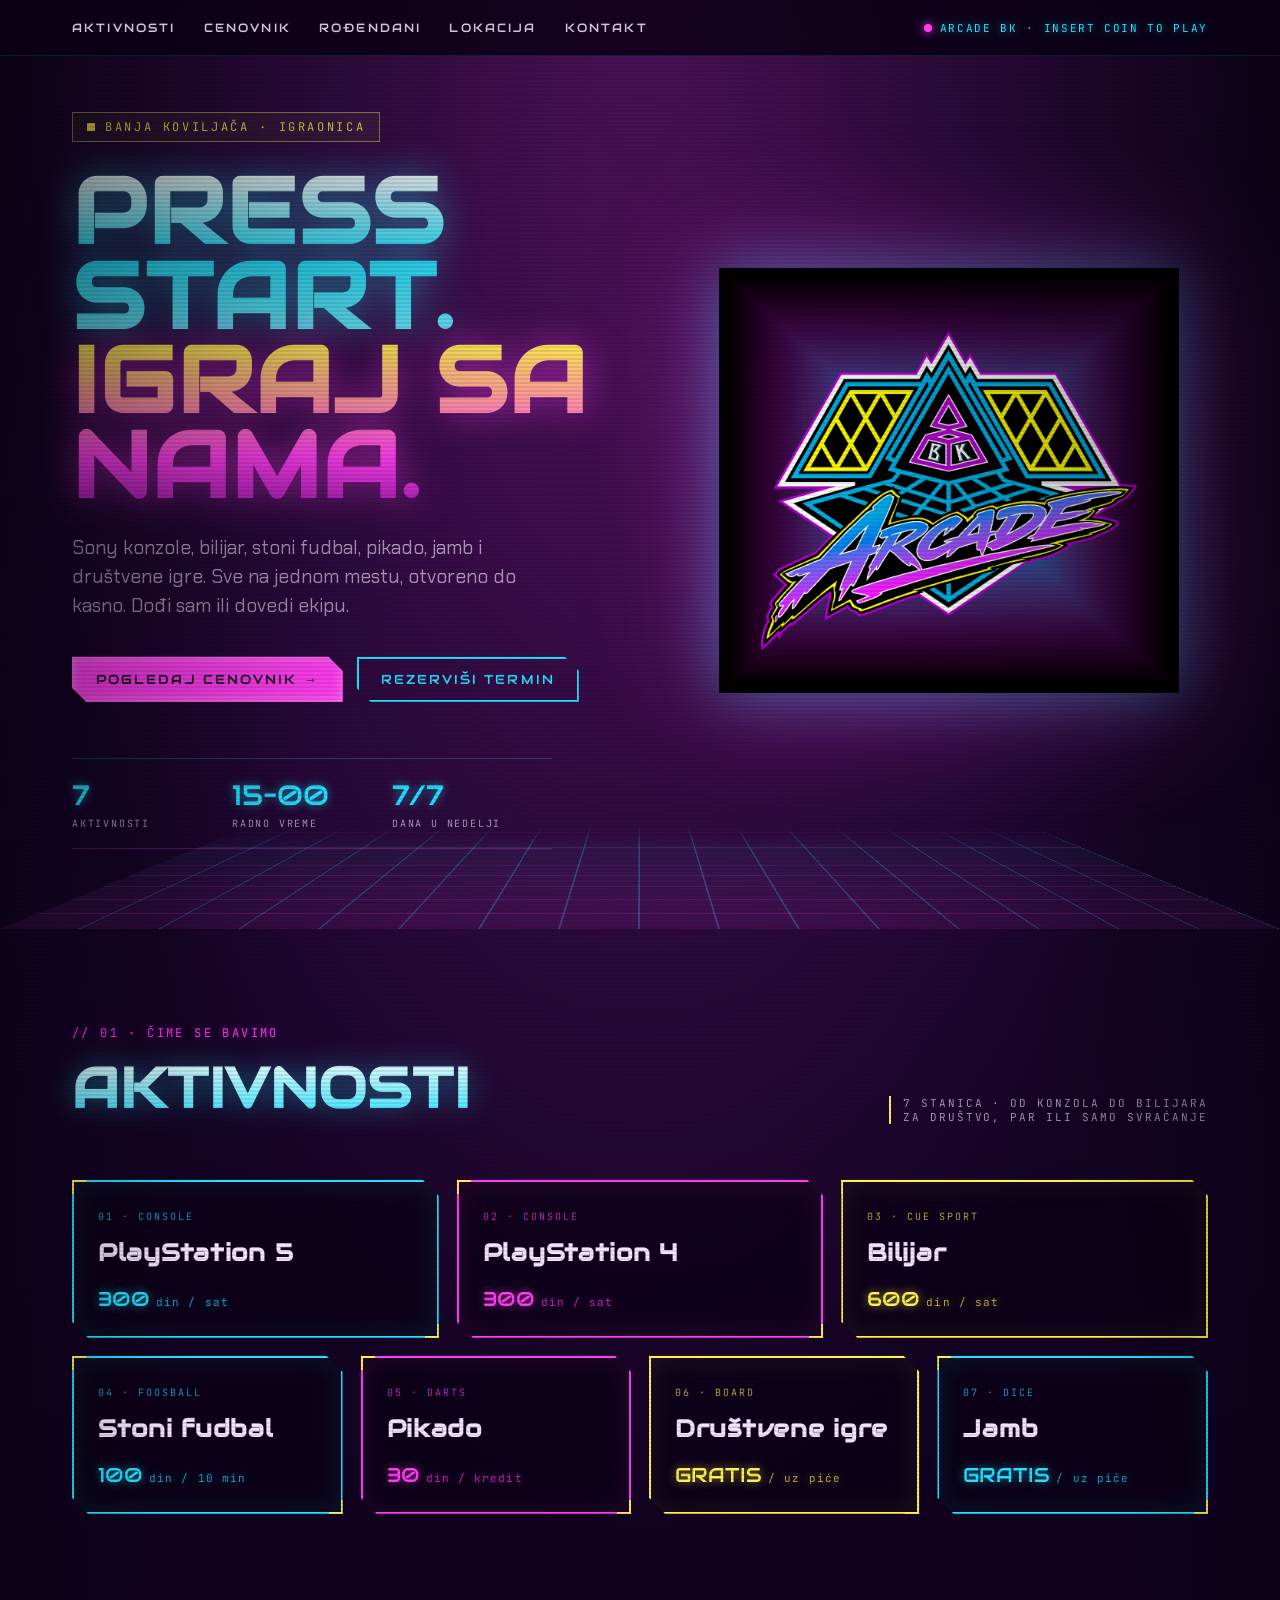
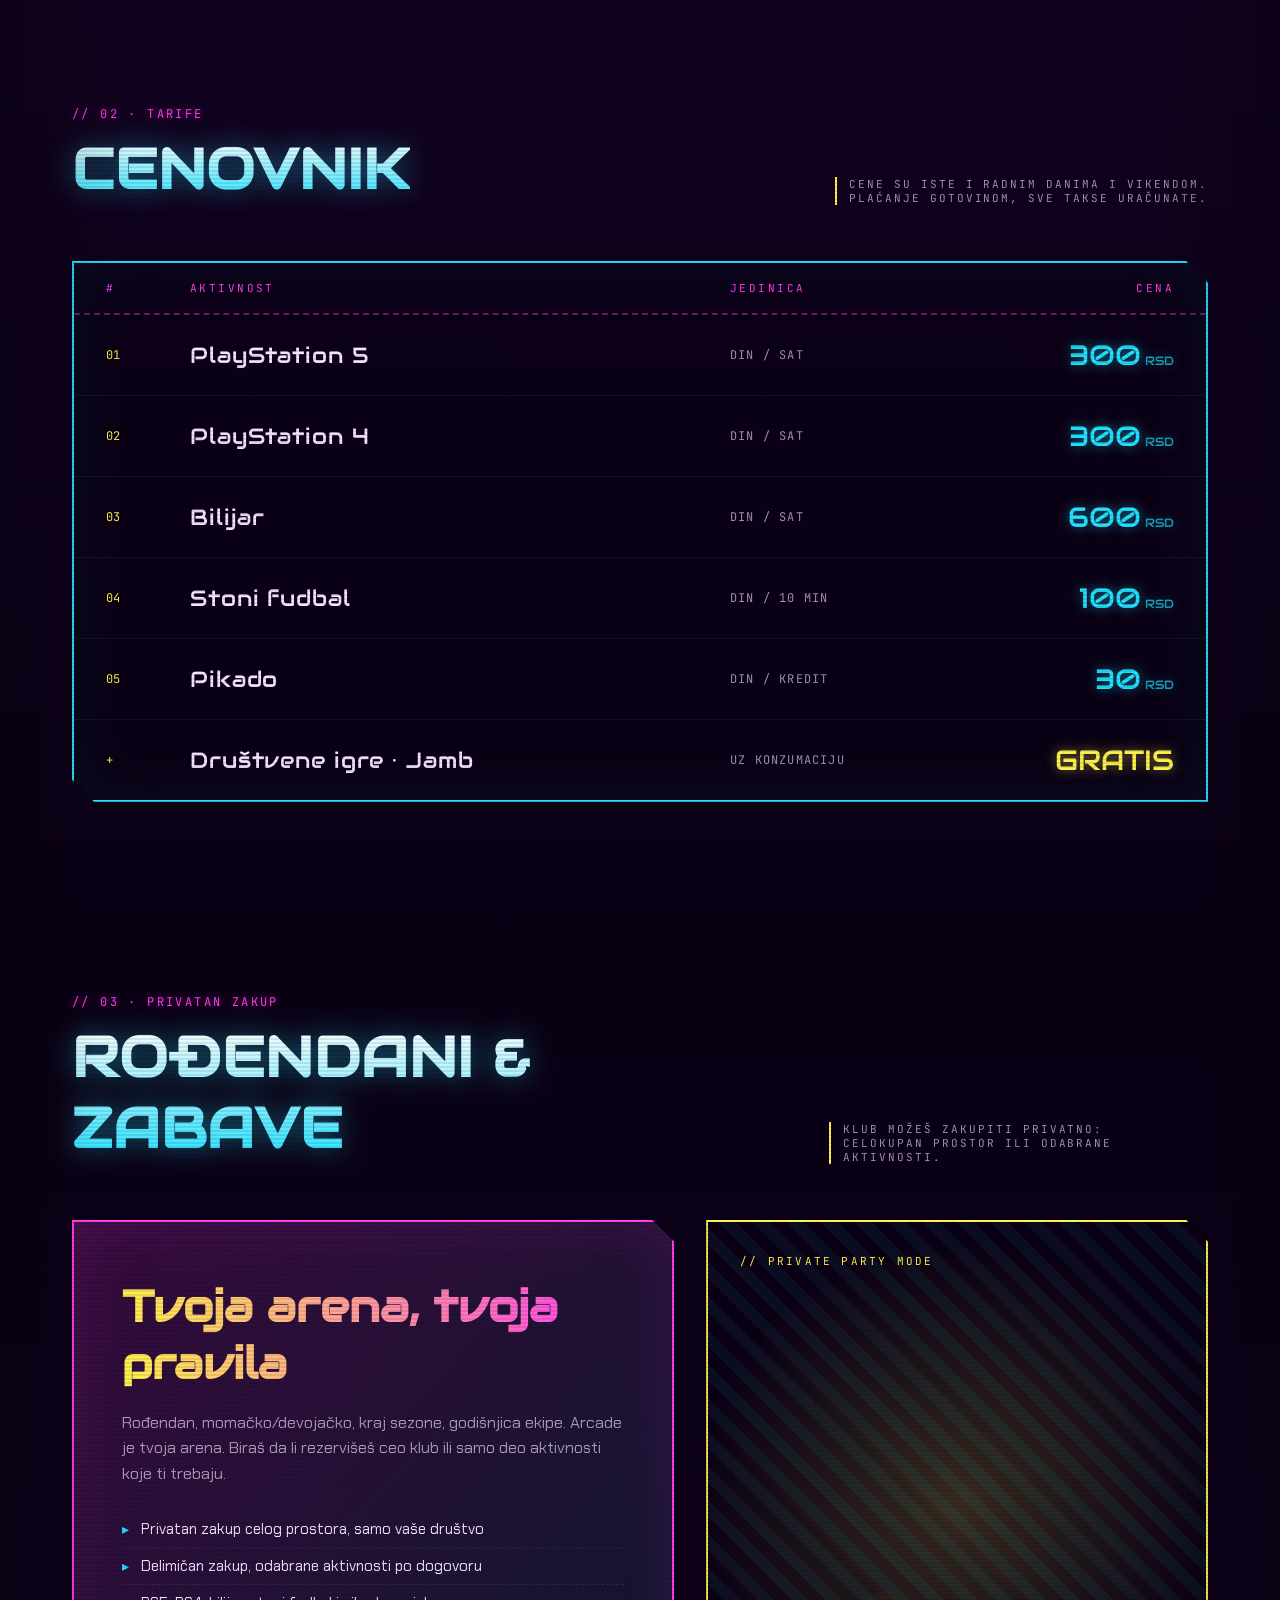
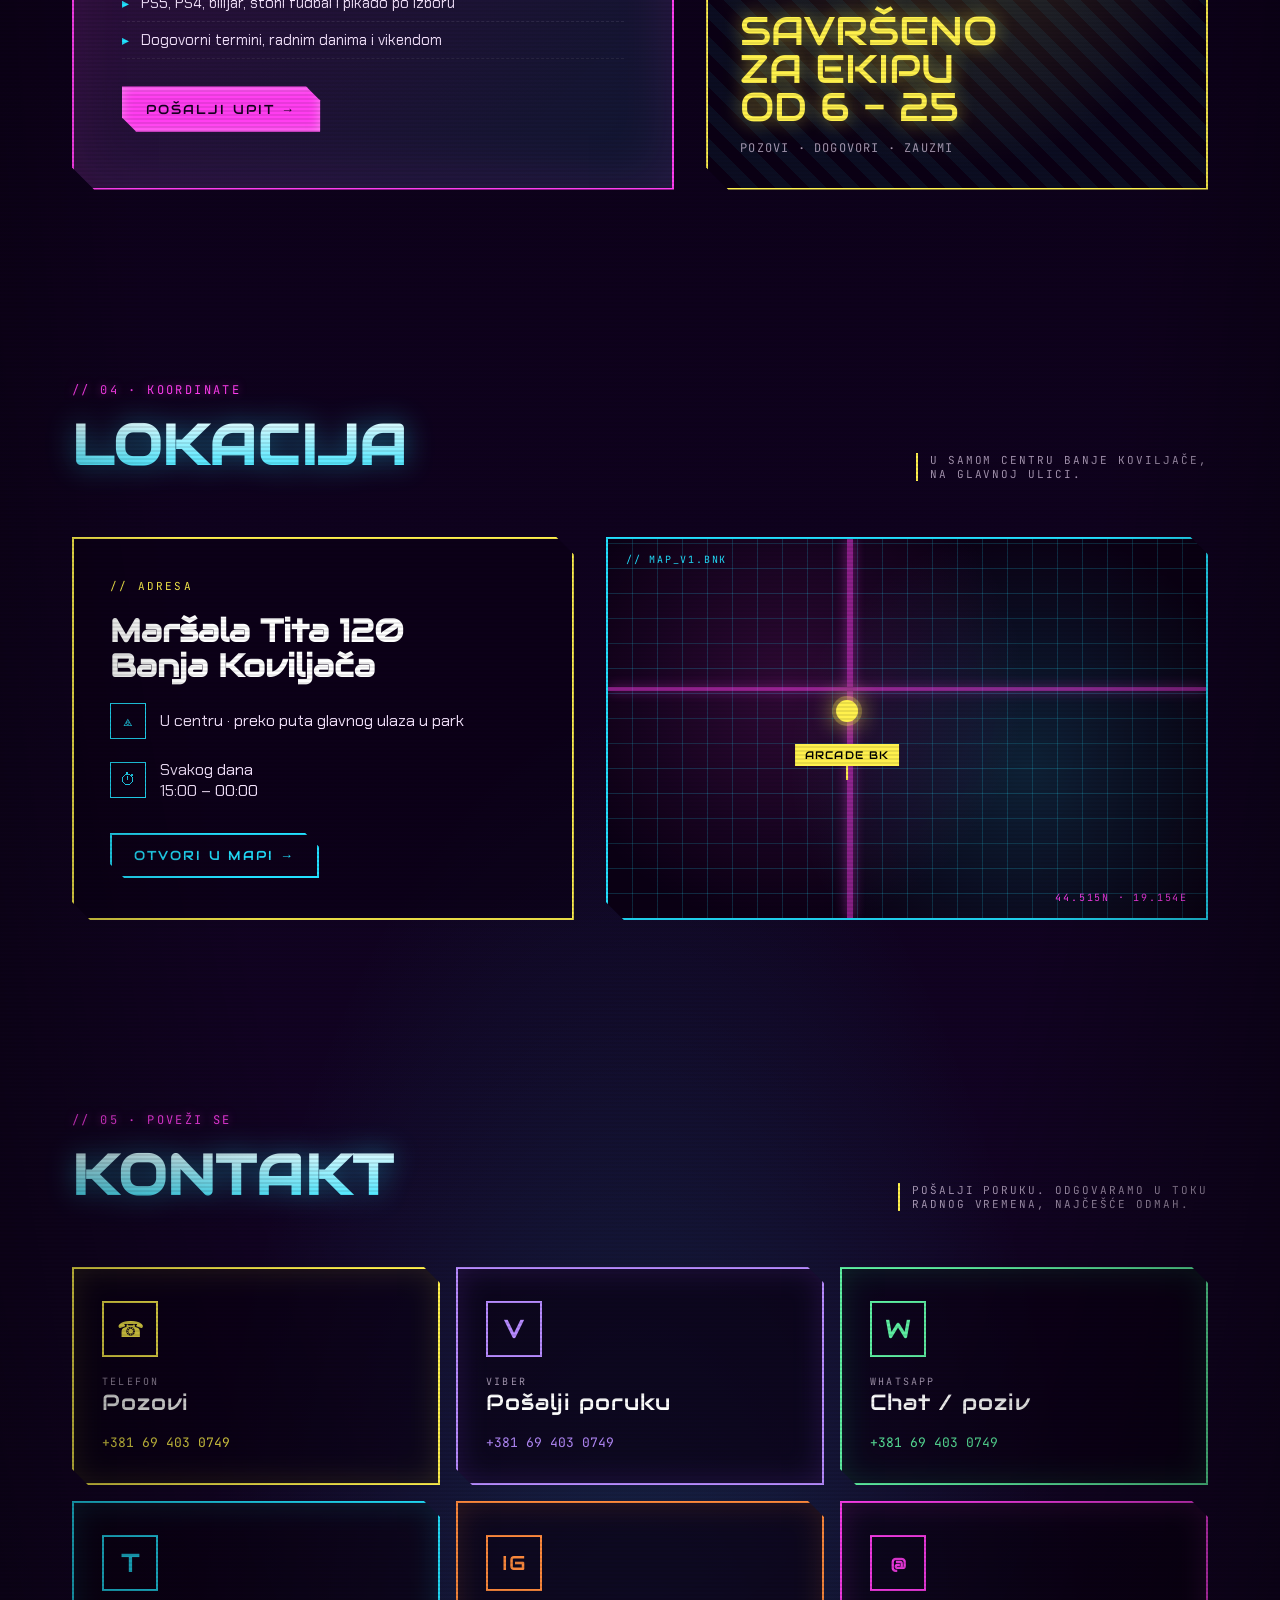
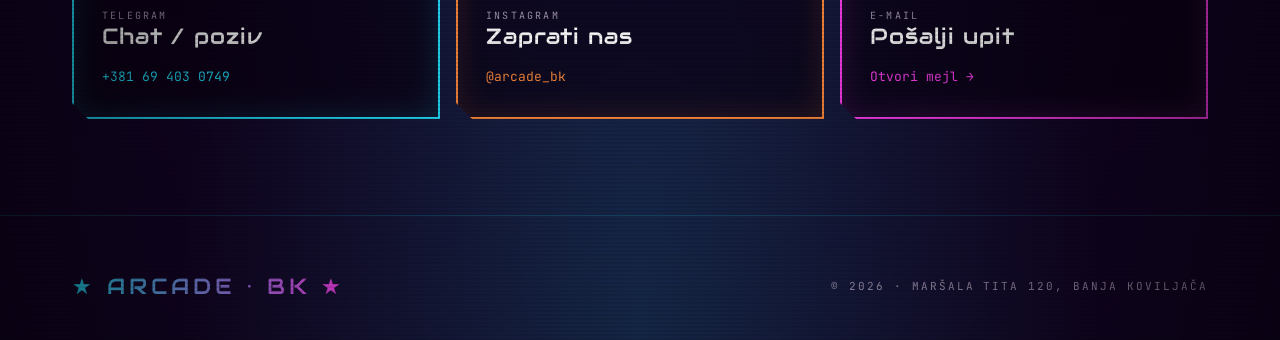
==== commit e230673c: "Izbaci em crticu iz celog projekta Recenice u vidljivom tekstu su prepisane, ne samo interpunkcija z" ====
--- a/sajt.html
+++ b/sajt.html
@@ -6,7 +6,7 @@
     <meta name="viewport" content="width=device-width,initial-scale=1">
     <!-- Radna verzija punog sajta. Skloni ovaj red kad postane index.html. -->
     <meta name="robots" content="noindex, nofollow">
-    <meta name="description" content="Arcade BK — klub i igraonica u Banji Koviljači. PlayStation 5/4, bilijar, stoni fudbal, pikado, jamb, društvene igre. Maršala Tita 120.">
+    <meta name="description" content="Arcade BK, klub i igraonica u Banji Koviljači. PlayStation 5/4, bilijar, stoni fudbal, pikado, jamb, društvene igre. Maršala Tita 120.">
     <link rel="canonical" href="https://arcadebk.rs/">
     <link rel="icon" type="image/png" href="assets/logo.png">
     <meta property="og:type" content="website">
@@ -14,7 +14,7 @@
     <meta property="og:site_name" content="Arcade BK">
     <meta property="og:url" content="https://arcadebk.rs/">
     <meta property="og:title" content="Arcade BK · Klub i igraonica · Banja Koviljača">
-    <meta property="og:description" content="Arcade BK — klub i igraonica u Banji Koviljači. PlayStation 5/4, bilijar, stoni fudbal, pikado, jamb, društvene igre. Maršala Tita 120.">
+    <meta property="og:description" content="Arcade BK, klub i igraonica u Banji Koviljači. PlayStation 5/4, bilijar, stoni fudbal, pikado, jamb, društvene igre. Maršala Tita 120.">
     <meta property="og:image" content="https://arcadebk.rs/assets/logo.png">
     <meta property="og:image:width" content="1200">
     <meta property="og:image:height" content="1108">
@@ -49,7 +49,7 @@
             <span class="l2">Igraj sa nama.</span>
         </h1>
         <p class="hero-sub">
-            Sony konzole, bilijar, stoni fudbal, pikado, jamb i društvene igre — sve na jednom mestu, otvoreno do kasno. Dođi sam ili dovedi ekipu.
+            Sony konzole, bilijar, stoni fudbal, pikado, jamb i društvene igre. Sve na jednom mestu, otvoreno do kasno. Dođi sam ili dovedi ekipu.
         </p>
         <div class="cta-row">
             <a href="#cenovnik" class="btn btn-primary">Pogledaj cenovnik →</a>
@@ -80,7 +80,7 @@
 <section class="section" id="aktivnosti">
     <div class="section-head">
         <div>
-            <div class="section-num">// 01 — ČIME SE BAVIMO</div>
+            <div class="section-num">// 01 · ČIME SE BAVIMO</div>
             <h2 class="section-title">Aktivnosti</h2>
         </div>
         <div class="section-tag">
@@ -158,7 +158,7 @@
 <section class="section" id="cenovnik">
     <div class="section-head">
         <div>
-            <div class="section-num">// 02 — TARIFE</div>
+            <div class="section-num">// 02 · TARIFE</div>
             <h2 class="section-title">Cenovnik</h2>
         </div>
         <div class="section-tag">
@@ -217,11 +217,11 @@
 <section class="section" id="rodjendani">
     <div class="section-head">
         <div>
-            <div class="section-num">// 03 — PRIVATAN ZAKUP</div>
+            <div class="section-num">// 03 · PRIVATAN ZAKUP</div>
             <h2 class="section-title">Rođendani &amp; zabave</h2>
         </div>
         <div class="section-tag">
-            Klub možeš zakupiti privatno —<br>celokupan prostor ili odabrane aktivnosti.
+            Klub možeš zakupiti privatno:<br>celokupan prostor ili odabrane aktivnosti.
         </div>
     </div>
 
@@ -229,13 +229,13 @@
         <div class="bday-card">
             <h3>Tvoja arena, tvoja pravila</h3>
             <p>
-                Rođendan, momačko/devojačko, kraj sezone, godišnjica ekipe — Arcade je tvoja arena. Biraš da li rezervišeš ceo klub ili samo deo aktivnosti koje ti trebaju.
+                Rođendan, momačko/devojačko, kraj sezone, godišnjica ekipe. Arcade je tvoja arena. Biraš da li rezervišeš ceo klub ili samo deo aktivnosti koje ti trebaju.
             </p>
             <ul>
-                <li>Privatan zakup celog prostora — samo vaše društvo</li>
-                <li>Delimičan zakup — odabrane aktivnosti po dogovoru</li>
-                <li>PS5, PS4, bilijar, stoni fudbal, pikado — po izboru</li>
-                <li>Dogovorni termini — radnim danima i vikendom</li>
+                <li>Privatan zakup celog prostora, samo vaše društvo</li>
+                <li>Delimičan zakup, odabrane aktivnosti po dogovoru</li>
+                <li>PS5, PS4, bilijar, stoni fudbal i pikado po izboru</li>
+                <li>Dogovorni termini, radnim danima i vikendom</li>
             </ul>
             <a href="#kontakt" class="btn btn-primary">Pošalji upit →</a>
         </div>
@@ -257,7 +257,7 @@
 <section class="section" id="lokacija">
     <div class="section-head">
         <div>
-            <div class="section-num">// 04 — KOORDINATE</div>
+            <div class="section-num">// 04 · KOORDINATE</div>
             <h2 class="section-title">Lokacija</h2>
         </div>
         <div class="section-tag">
@@ -297,11 +297,11 @@
 <section class="section" id="kontakt">
     <div class="section-head">
         <div>
-            <div class="section-num">// 05 — POVEŽI SE</div>
+            <div class="section-num">// 05 · POVEŽI SE</div>
             <h2 class="section-title">Kontakt</h2>
         </div>
         <div class="section-tag">
-            Pošalji poruku — odgovaramo u toku<br>radnog vremena, najčešće odmah.
+            Pošalji poruku. Odgovaramo u toku<br>radnog vremena, najčešće odmah.
         </div>
     </div>
 
@@ -360,7 +360,7 @@
 <!-- FOOTER -->
 <footer class="footer">
     <div class="arcade">★ ARCADE · BK ★</div>
-    <div>© 2026 — Maršala Tita 120, Banja Koviljača</div>
+    <div>© 2026 · Maršala Tita 120, Banja Koviljača</div>
 </footer>
 
 </body>
--- a/styles.css
+++ b/styles.css
@@ -12,7 +12,7 @@
 img { max-width: 100%; display: block; }
 a { color: inherit; }
 
-/* V1 — Full Retrowave CRT */
+/* V1 - Full Retrowave CRT */
 :root {
     color-scheme: dark;
     --cyan: #22e1ff;
@@ -668,7 +668,7 @@
 }
 
 /* =========================================================================
-   „USKORO" stranica — koristi se samo dok je index.html privremeni landing.
+   „USKORO" stranica - koristi se samo dok je index.html privremeni landing.
    Kad sajt.html postane index.html, ceo ovaj blok može da se obriše.
    ========================================================================= */
 .soon {
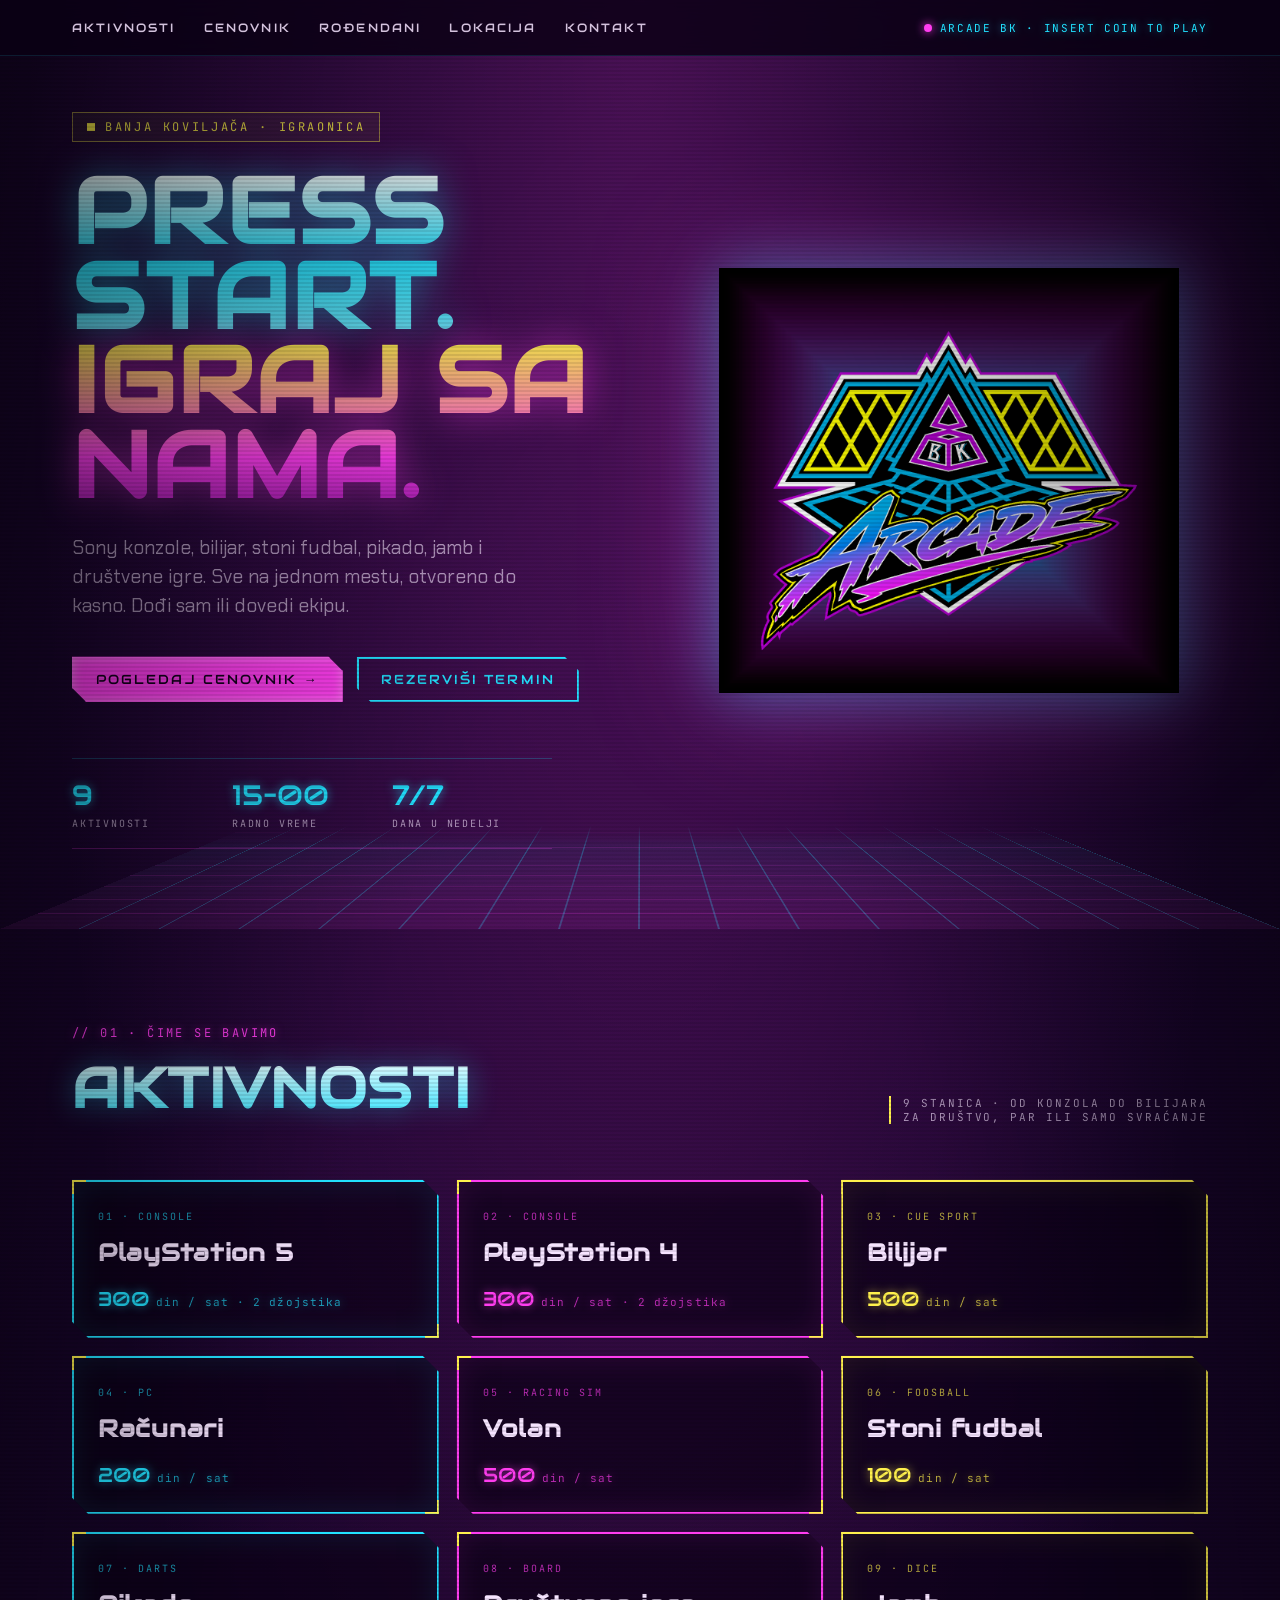
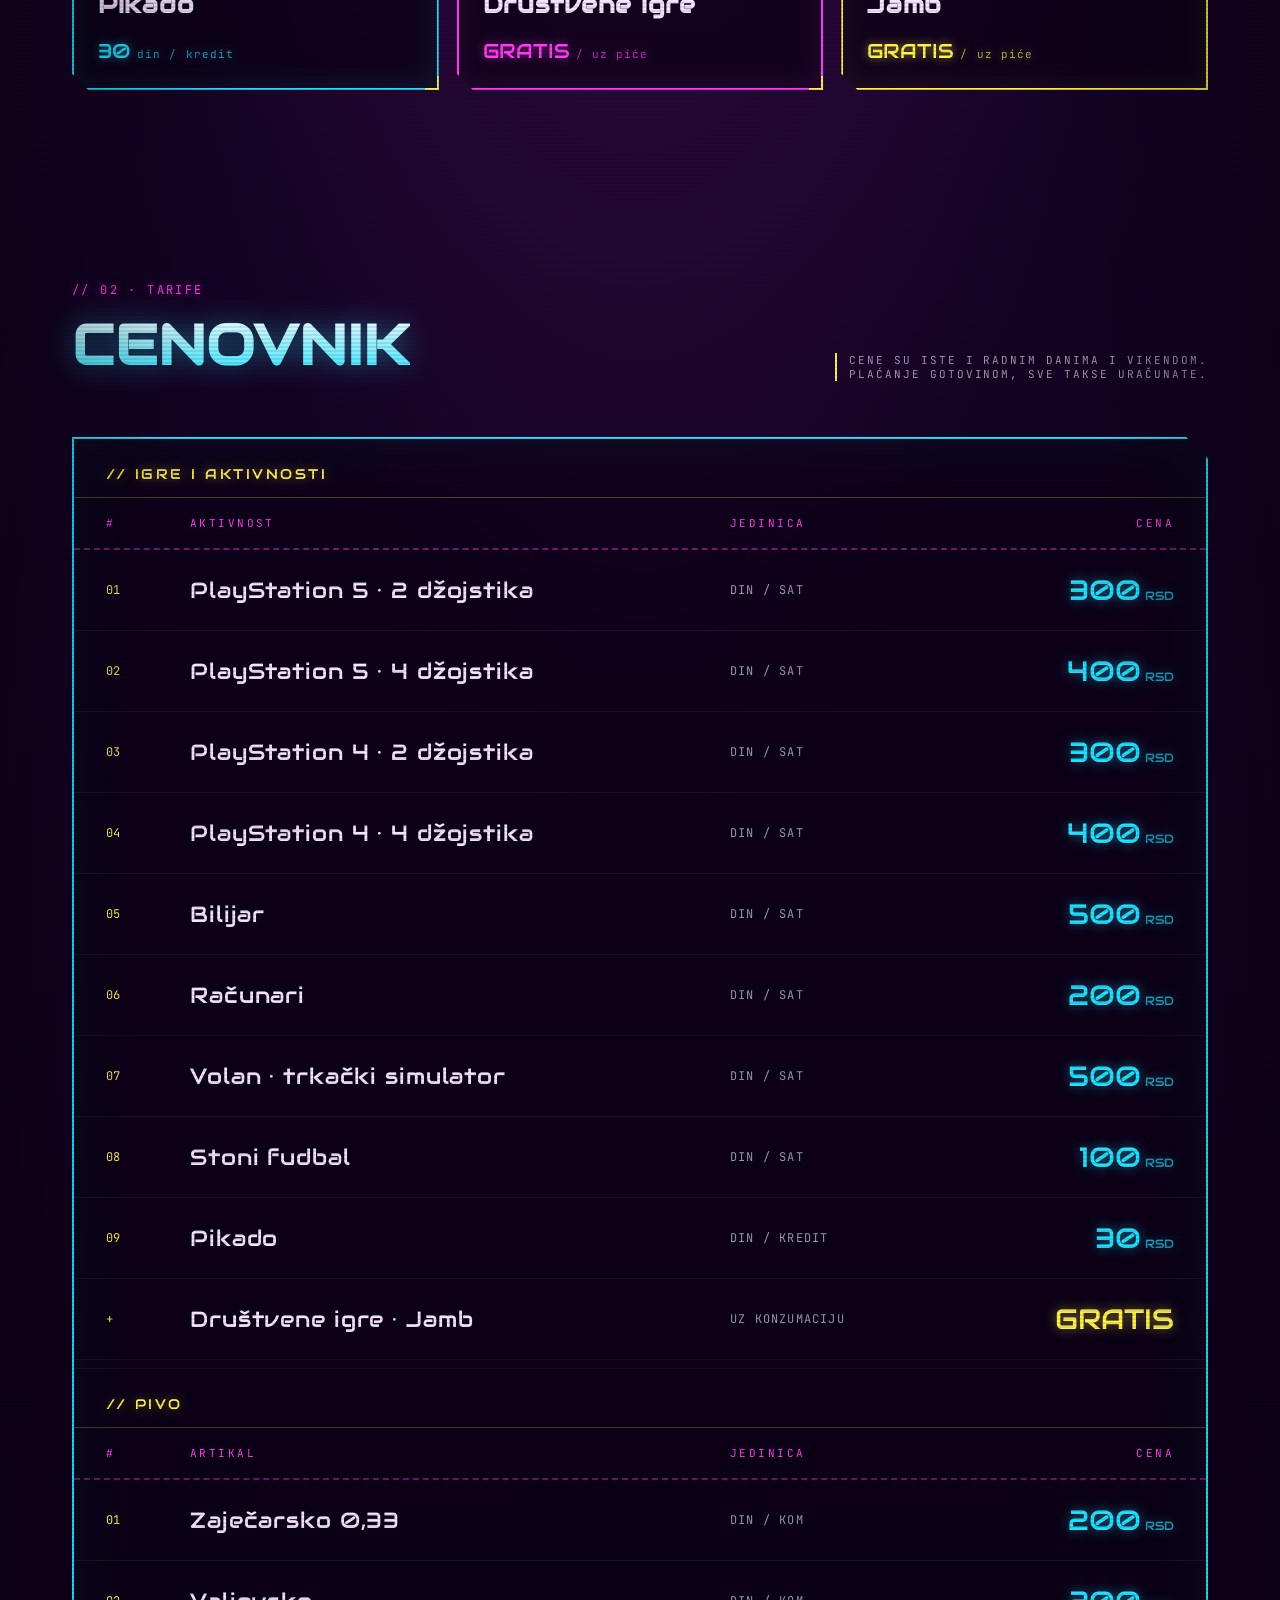
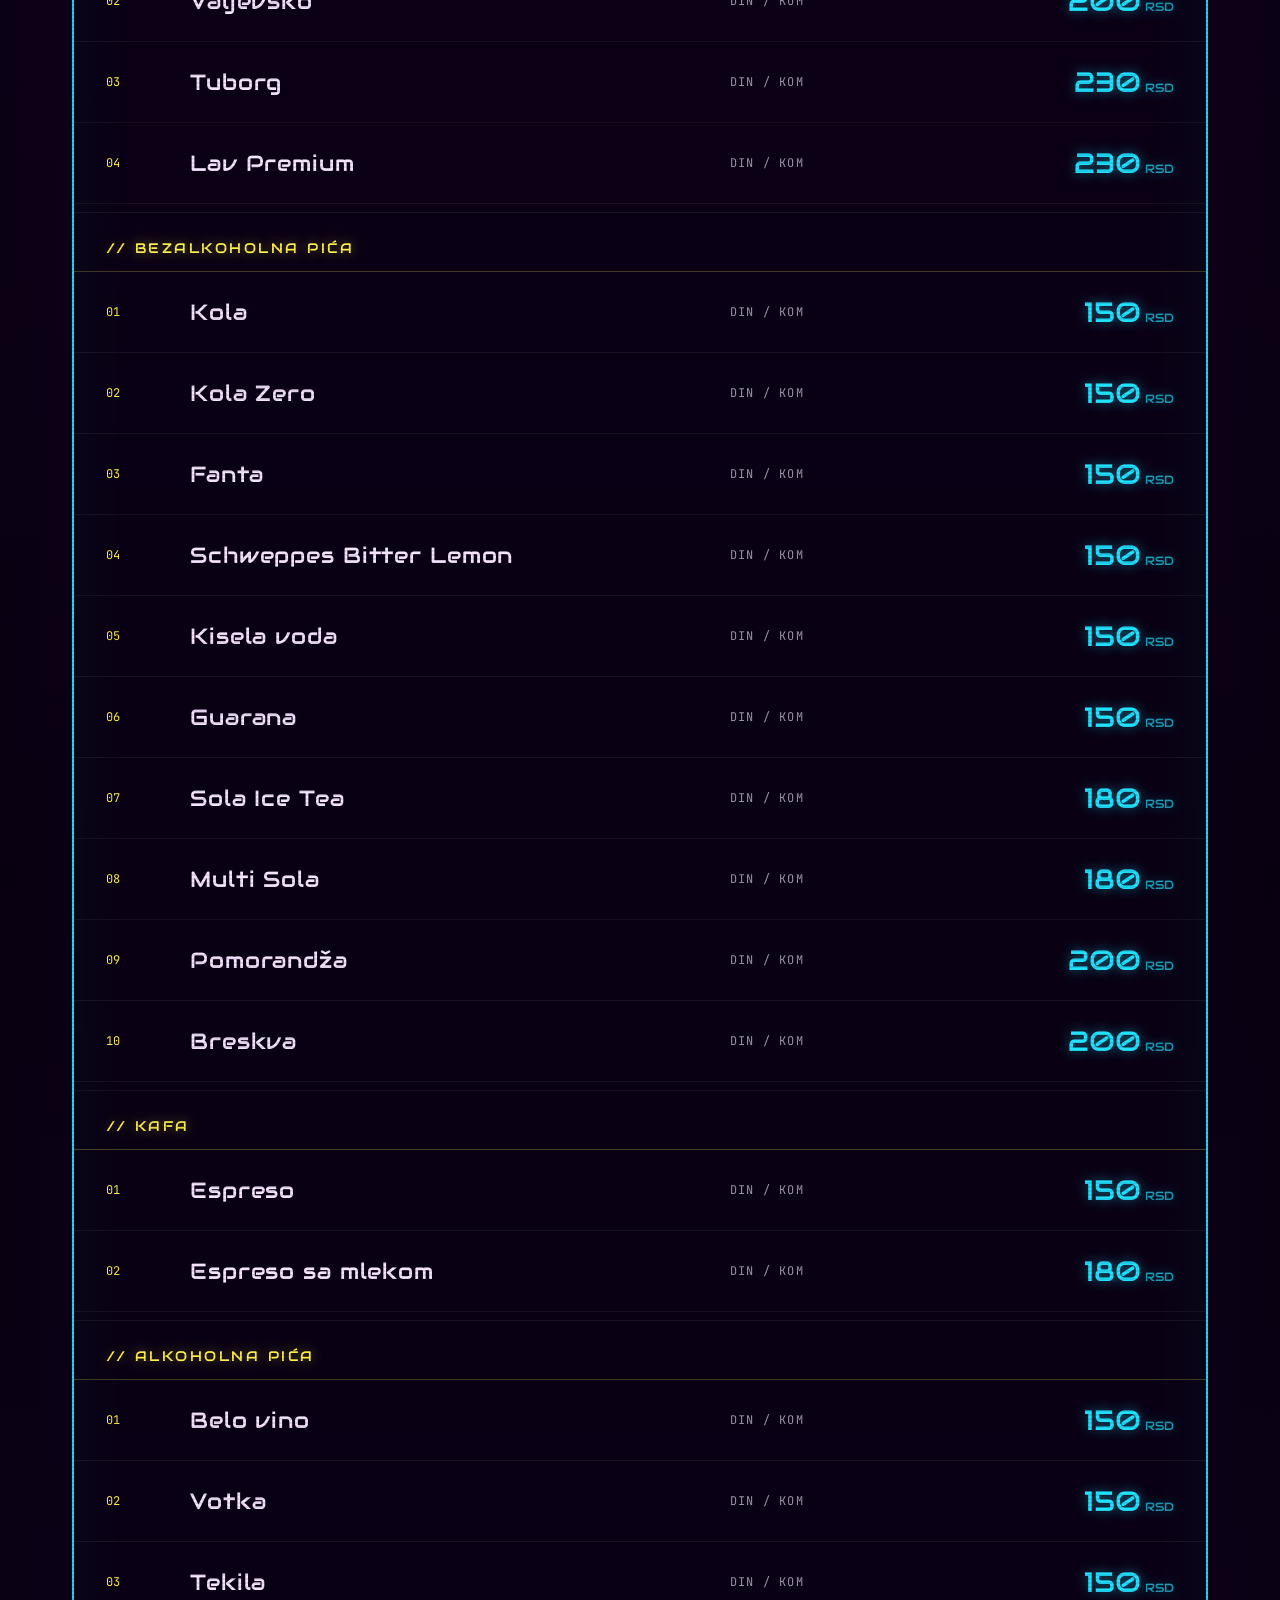
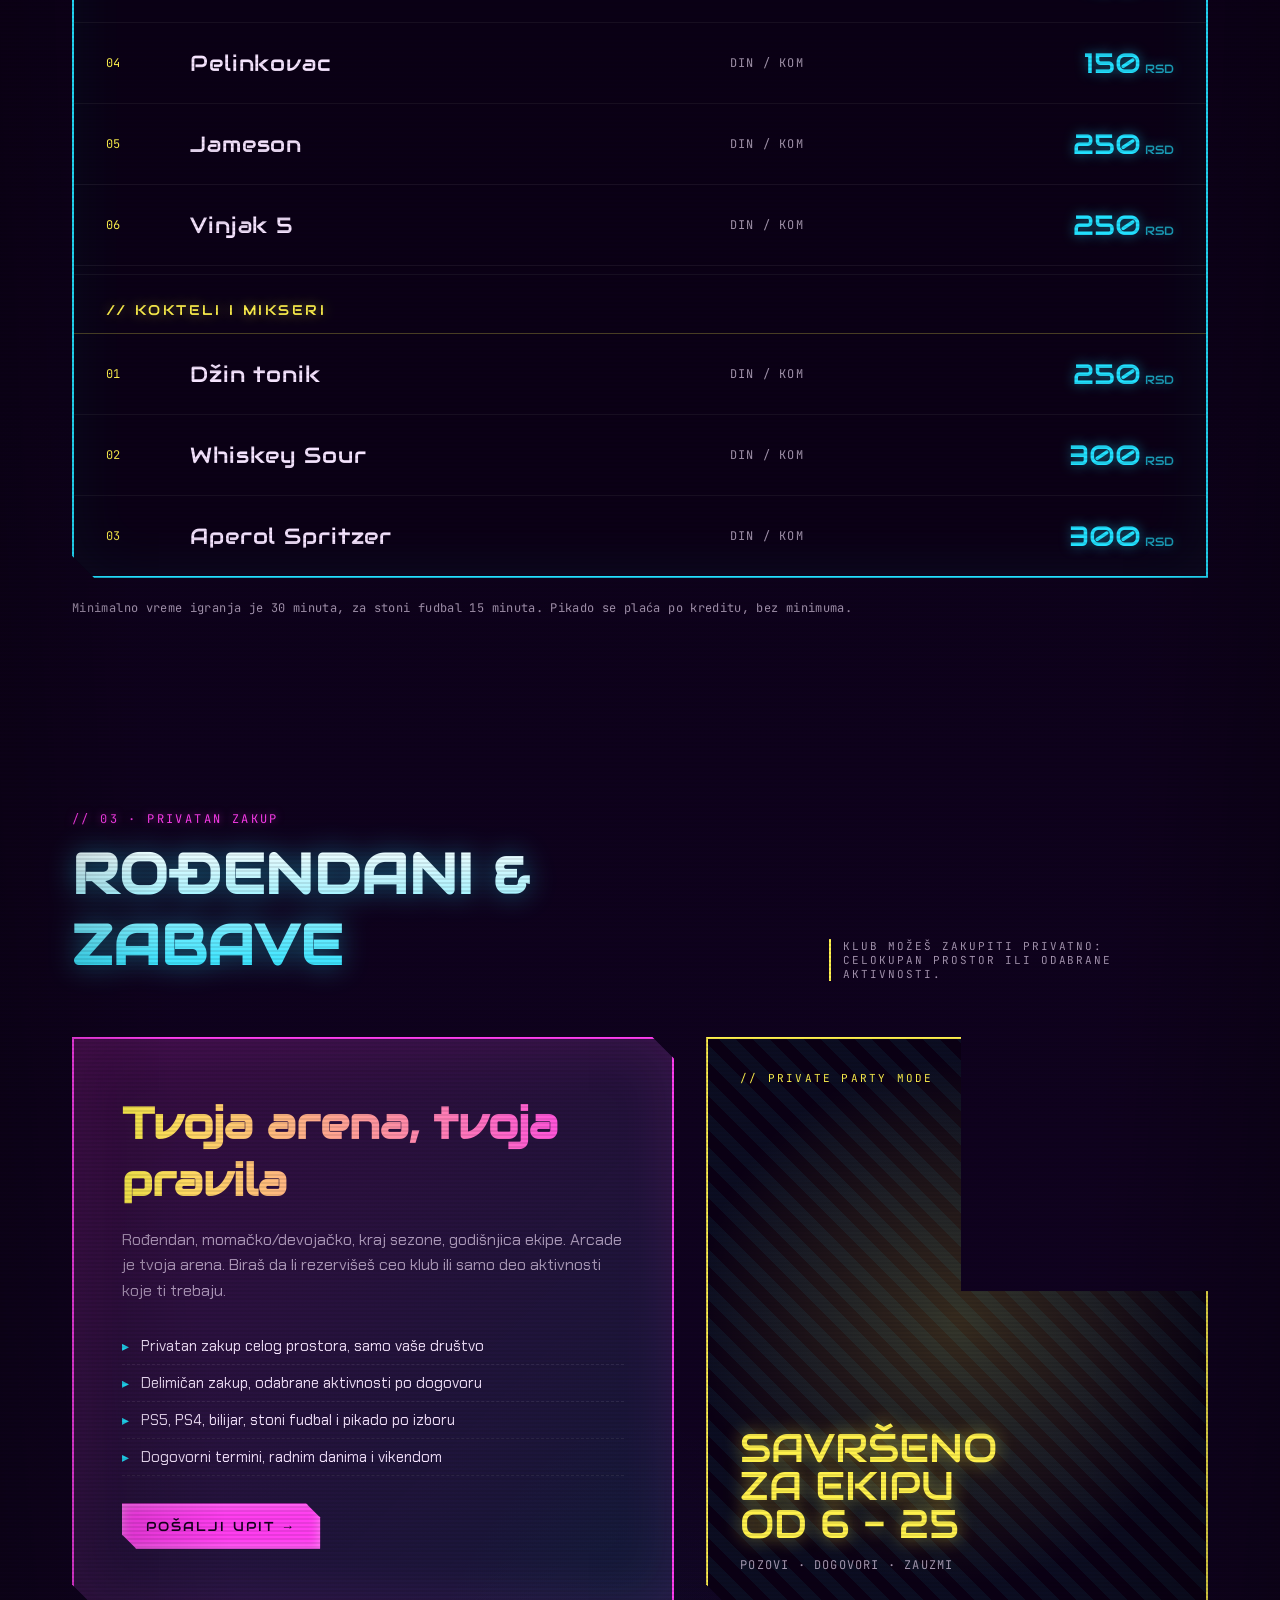
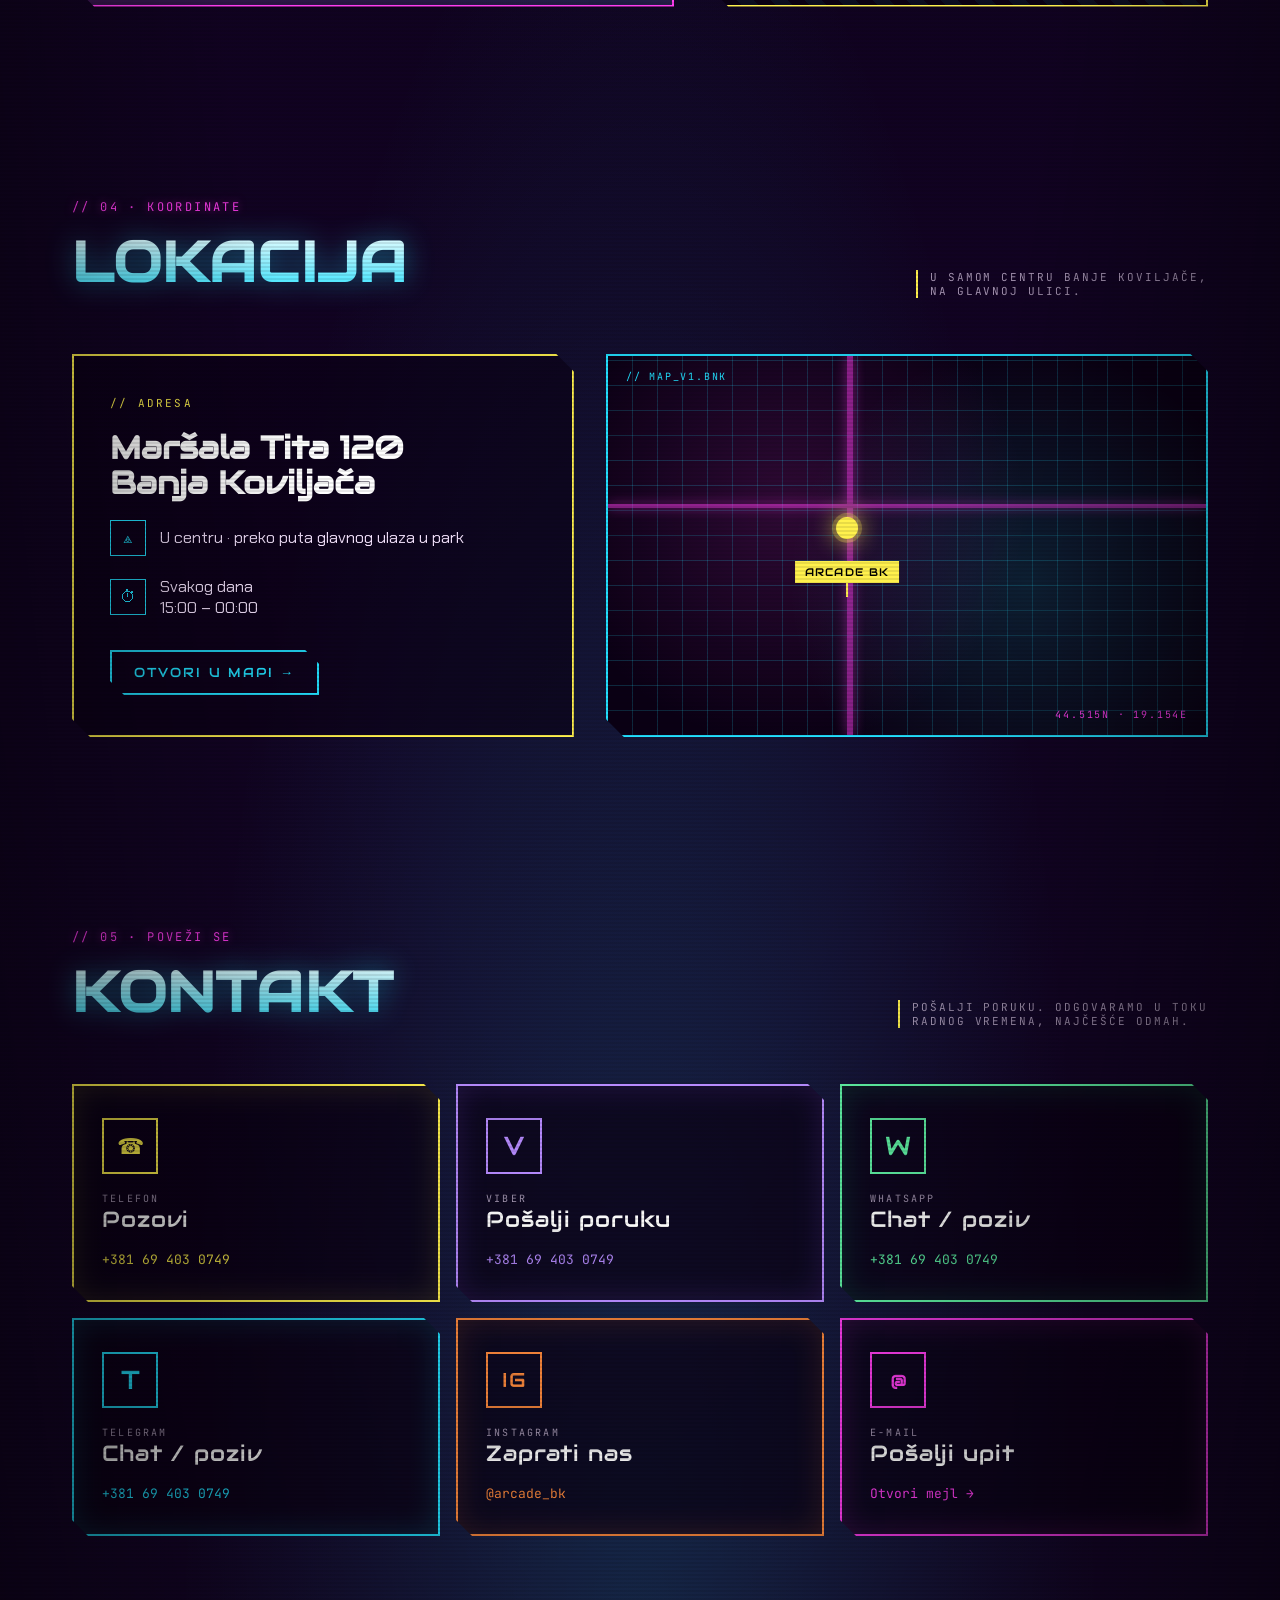
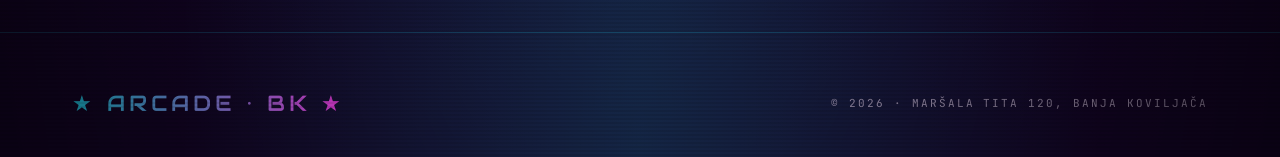
==== commit 9958a8fd: "Prave cene, dve nove aktivnosti i cenovnik pica Aktivnosti sa 7 na 9: dodati Racunari (200 din/sat) " ====
--- a/sajt.html
+++ b/sajt.html
@@ -57,7 +57,7 @@
         </div>
         <div class="hero-stats">
             <div>
-                <div class="stat-num">7</div>
+                <div class="stat-num">9</div>
                 <div class="stat-lbl">Aktivnosti</div>
             </div>
             <div>
@@ -84,7 +84,7 @@
             <h2 class="section-title">Aktivnosti</h2>
         </div>
         <div class="section-tag">
-            7 stanica · od konzola do bilijara<br>za društvo, par ili samo svraćanje
+            9 stanica · od konzola do bilijara<br>za društvo, par ili samo svraćanje
         </div>
     </div>
 
@@ -95,7 +95,7 @@
                 <div class="badge">01 · Console</div>
                 <h3>PlayStation 5</h3>
             </div>
-            <div class="price"><span>300</span><span class="cur">din / sat</span></div>
+            <div class="price"><span>300</span><span class="cur">din / sat · 2 džojstika</span></div>
         </div>
 
         <div class="act-card magenta span-4">
@@ -104,7 +104,7 @@
                 <div class="badge">02 · Console</div>
                 <h3>PlayStation 4</h3>
             </div>
-            <div class="price"><span>300</span><span class="cur">din / sat</span></div>
+            <div class="price"><span>300</span><span class="cur">din / sat · 2 džojstika</span></div>
         </div>
 
         <div class="act-card yellow span-4">
@@ -113,40 +113,58 @@
                 <div class="badge">03 · Cue sport</div>
                 <h3>Bilijar</h3>
             </div>
-            <div class="price"><span>600</span><span class="cur">din / sat</span></div>
-        </div>
-
-        <div class="act-card cyan span-3">
-            <span class="cor cor-tl"></span><span class="cor cor-br"></span>
-            <div>
-                <div class="badge">04 · Foosball</div>
+            <div class="price"><span>500</span><span class="cur">din / sat</span></div>
+        </div>
+
+        <div class="act-card cyan span-4">
+            <span class="cor cor-tl"></span><span class="cor cor-br"></span>
+            <div>
+                <div class="badge">04 · PC</div>
+                <h3>Računari</h3>
+            </div>
+            <div class="price"><span>200</span><span class="cur">din / sat</span></div>
+        </div>
+
+        <div class="act-card magenta span-4">
+            <span class="cor cor-tl"></span><span class="cor cor-br"></span>
+            <div>
+                <div class="badge">05 · Racing sim</div>
+                <h3>Volan</h3>
+            </div>
+            <div class="price"><span>500</span><span class="cur">din / sat</span></div>
+        </div>
+
+        <div class="act-card yellow span-4">
+            <span class="cor cor-tl"></span><span class="cor cor-br"></span>
+            <div>
+                <div class="badge">06 · Foosball</div>
                 <h3>Stoni fudbal</h3>
             </div>
-            <div class="price"><span>100</span><span class="cur">din / 10 min</span></div>
-        </div>
-
-        <div class="act-card magenta span-3">
-            <span class="cor cor-tl"></span><span class="cor cor-br"></span>
-            <div>
-                <div class="badge">05 · Darts</div>
+            <div class="price"><span>100</span><span class="cur">din / sat</span></div>
+        </div>
+
+        <div class="act-card cyan span-4">
+            <span class="cor cor-tl"></span><span class="cor cor-br"></span>
+            <div>
+                <div class="badge">07 · Darts</div>
                 <h3>Pikado</h3>
             </div>
             <div class="price"><span>30</span><span class="cur">din / kredit</span></div>
         </div>
 
-        <div class="act-card yellow span-3">
-            <span class="cor cor-tl"></span><span class="cor cor-br"></span>
-            <div>
-                <div class="badge">06 · Board</div>
+        <div class="act-card magenta span-4">
+            <span class="cor cor-tl"></span><span class="cor cor-br"></span>
+            <div>
+                <div class="badge">08 · Board</div>
                 <h3>Društvene igre</h3>
             </div>
             <div class="price"><span>GRATIS</span><span class="cur">/ uz piće</span></div>
         </div>
 
-        <div class="act-card cyan span-3">
-            <span class="cor cor-tl"></span><span class="cor cor-br"></span>
-            <div>
-                <div class="badge">07 · Dice</div>
+        <div class="act-card yellow span-4">
+            <span class="cor cor-tl"></span><span class="cor cor-br"></span>
+            <div>
+                <div class="badge">09 · Dice</div>
                 <h3>Jamb</h3>
             </div>
             <div class="price"><span>GRATIS</span><span class="cur">/ uz piće</span></div>
@@ -168,6 +186,7 @@
     </div>
 
     <div class="pricelist">
+        <div class="pl-group">// IGRE I AKTIVNOSTI</div>
         <div class="pl-header">
             <div>#</div>
             <div>Aktivnost</div>
@@ -176,30 +195,54 @@
         </div>
         <div class="pl-row">
             <div class="pl-id">01</div>
-            <div class="pl-name">PlayStation 5</div>
+            <div class="pl-name">PlayStation 5 · 2 džojstika</div>
             <div class="pl-meta">din / sat</div>
             <div class="pl-price">300<span class="cur">RSD</span></div>
         </div>
         <div class="pl-row">
             <div class="pl-id">02</div>
-            <div class="pl-name">PlayStation 4</div>
+            <div class="pl-name">PlayStation 5 · 4 džojstika</div>
+            <div class="pl-meta">din / sat</div>
+            <div class="pl-price">400<span class="cur">RSD</span></div>
+        </div>
+        <div class="pl-row">
+            <div class="pl-id">03</div>
+            <div class="pl-name">PlayStation 4 · 2 džojstika</div>
             <div class="pl-meta">din / sat</div>
             <div class="pl-price">300<span class="cur">RSD</span></div>
         </div>
         <div class="pl-row">
-            <div class="pl-id">03</div>
+            <div class="pl-id">04</div>
+            <div class="pl-name">PlayStation 4 · 4 džojstika</div>
+            <div class="pl-meta">din / sat</div>
+            <div class="pl-price">400<span class="cur">RSD</span></div>
+        </div>
+        <div class="pl-row">
+            <div class="pl-id">05</div>
             <div class="pl-name">Bilijar</div>
             <div class="pl-meta">din / sat</div>
-            <div class="pl-price">600<span class="cur">RSD</span></div>
-        </div>
-        <div class="pl-row">
-            <div class="pl-id">04</div>
+            <div class="pl-price">500<span class="cur">RSD</span></div>
+        </div>
+        <div class="pl-row">
+            <div class="pl-id">06</div>
+            <div class="pl-name">Računari</div>
+            <div class="pl-meta">din / sat</div>
+            <div class="pl-price">200<span class="cur">RSD</span></div>
+        </div>
+        <div class="pl-row">
+            <div class="pl-id">07</div>
+            <div class="pl-name">Volan · trkački simulator</div>
+            <div class="pl-meta">din / sat</div>
+            <div class="pl-price">500<span class="cur">RSD</span></div>
+        </div>
+        <div class="pl-row">
+            <div class="pl-id">08</div>
             <div class="pl-name">Stoni fudbal</div>
-            <div class="pl-meta">din / 10 min</div>
+            <div class="pl-meta">din / sat</div>
             <div class="pl-price">100<span class="cur">RSD</span></div>
         </div>
         <div class="pl-row">
-            <div class="pl-id">05</div>
+            <div class="pl-id">09</div>
             <div class="pl-name">Pikado</div>
             <div class="pl-meta">din / kredit</div>
             <div class="pl-price">30<span class="cur">RSD</span></div>
@@ -210,6 +253,177 @@
             <div class="pl-meta">uz konzumaciju</div>
             <div class="pl-price" style="color: var(--yellow); text-shadow: 0 0 12px rgba(255,241,77,0.5);">GRATIS</div>
         </div>
+
+        <div class="pl-group">// PIVO</div>
+        <div class="pl-header">
+            <div>#</div>
+            <div>Artikal</div>
+            <div>Jedinica</div>
+            <div style="text-align:right">Cena</div>
+        </div>
+        <div class="pl-row">
+            <div class="pl-id">01</div>
+            <div class="pl-name">Zaječarsko 0,33</div>
+            <div class="pl-meta">din / kom</div>
+            <div class="pl-price">200<span class="cur">RSD</span></div>
+        </div>
+        <div class="pl-row">
+            <div class="pl-id">02</div>
+            <div class="pl-name">Valjevsko</div>
+            <div class="pl-meta">din / kom</div>
+            <div class="pl-price">200<span class="cur">RSD</span></div>
+        </div>
+        <div class="pl-row">
+            <div class="pl-id">03</div>
+            <div class="pl-name">Tuborg</div>
+            <div class="pl-meta">din / kom</div>
+            <div class="pl-price">230<span class="cur">RSD</span></div>
+        </div>
+        <div class="pl-row">
+            <div class="pl-id">04</div>
+            <div class="pl-name">Lav Premium</div>
+            <div class="pl-meta">din / kom</div>
+            <div class="pl-price">230<span class="cur">RSD</span></div>
+        </div>
+
+        <div class="pl-group">// BEZALKOHOLNA PIĆA</div>
+        <div class="pl-row">
+            <div class="pl-id">01</div>
+            <div class="pl-name">Kola</div>
+            <div class="pl-meta">din / kom</div>
+            <div class="pl-price">150<span class="cur">RSD</span></div>
+        </div>
+        <div class="pl-row">
+            <div class="pl-id">02</div>
+            <div class="pl-name">Kola Zero</div>
+            <div class="pl-meta">din / kom</div>
+            <div class="pl-price">150<span class="cur">RSD</span></div>
+        </div>
+        <div class="pl-row">
+            <div class="pl-id">03</div>
+            <div class="pl-name">Fanta</div>
+            <div class="pl-meta">din / kom</div>
+            <div class="pl-price">150<span class="cur">RSD</span></div>
+        </div>
+        <div class="pl-row">
+            <div class="pl-id">04</div>
+            <div class="pl-name">Schweppes Bitter Lemon</div>
+            <div class="pl-meta">din / kom</div>
+            <div class="pl-price">150<span class="cur">RSD</span></div>
+        </div>
+        <div class="pl-row">
+            <div class="pl-id">05</div>
+            <div class="pl-name">Kisela voda</div>
+            <div class="pl-meta">din / kom</div>
+            <div class="pl-price">150<span class="cur">RSD</span></div>
+        </div>
+        <div class="pl-row">
+            <div class="pl-id">06</div>
+            <div class="pl-name">Guarana</div>
+            <div class="pl-meta">din / kom</div>
+            <div class="pl-price">150<span class="cur">RSD</span></div>
+        </div>
+        <div class="pl-row">
+            <div class="pl-id">07</div>
+            <div class="pl-name">Sola Ice Tea</div>
+            <div class="pl-meta">din / kom</div>
+            <div class="pl-price">180<span class="cur">RSD</span></div>
+        </div>
+        <div class="pl-row">
+            <div class="pl-id">08</div>
+            <div class="pl-name">Multi Sola</div>
+            <div class="pl-meta">din / kom</div>
+            <div class="pl-price">180<span class="cur">RSD</span></div>
+        </div>
+        <div class="pl-row">
+            <div class="pl-id">09</div>
+            <div class="pl-name">Pomorandža</div>
+            <div class="pl-meta">din / kom</div>
+            <div class="pl-price">200<span class="cur">RSD</span></div>
+        </div>
+        <div class="pl-row">
+            <div class="pl-id">10</div>
+            <div class="pl-name">Breskva</div>
+            <div class="pl-meta">din / kom</div>
+            <div class="pl-price">200<span class="cur">RSD</span></div>
+        </div>
+
+        <div class="pl-group">// KAFA</div>
+        <div class="pl-row">
+            <div class="pl-id">01</div>
+            <div class="pl-name">Espreso</div>
+            <div class="pl-meta">din / kom</div>
+            <div class="pl-price">150<span class="cur">RSD</span></div>
+        </div>
+        <div class="pl-row">
+            <div class="pl-id">02</div>
+            <div class="pl-name">Espreso sa mlekom</div>
+            <div class="pl-meta">din / kom</div>
+            <div class="pl-price">180<span class="cur">RSD</span></div>
+        </div>
+
+        <div class="pl-group">// ALKOHOLNA PIĆA</div>
+        <div class="pl-row">
+            <div class="pl-id">01</div>
+            <div class="pl-name">Belo vino</div>
+            <div class="pl-meta">din / kom</div>
+            <div class="pl-price">150<span class="cur">RSD</span></div>
+        </div>
+        <div class="pl-row">
+            <div class="pl-id">02</div>
+            <div class="pl-name">Votka</div>
+            <div class="pl-meta">din / kom</div>
+            <div class="pl-price">150<span class="cur">RSD</span></div>
+        </div>
+        <div class="pl-row">
+            <div class="pl-id">03</div>
+            <div class="pl-name">Tekila</div>
+            <div class="pl-meta">din / kom</div>
+            <div class="pl-price">150<span class="cur">RSD</span></div>
+        </div>
+        <div class="pl-row">
+            <div class="pl-id">04</div>
+            <div class="pl-name">Pelinkovac</div>
+            <div class="pl-meta">din / kom</div>
+            <div class="pl-price">150<span class="cur">RSD</span></div>
+        </div>
+        <div class="pl-row">
+            <div class="pl-id">05</div>
+            <div class="pl-name">Jameson</div>
+            <div class="pl-meta">din / kom</div>
+            <div class="pl-price">250<span class="cur">RSD</span></div>
+        </div>
+        <div class="pl-row">
+            <div class="pl-id">06</div>
+            <div class="pl-name">Vinjak 5</div>
+            <div class="pl-meta">din / kom</div>
+            <div class="pl-price">250<span class="cur">RSD</span></div>
+        </div>
+
+        <div class="pl-group">// KOKTELI I MIKSERI</div>
+        <div class="pl-row">
+            <div class="pl-id">01</div>
+            <div class="pl-name">Džin tonik</div>
+            <div class="pl-meta">din / kom</div>
+            <div class="pl-price">250<span class="cur">RSD</span></div>
+        </div>
+        <div class="pl-row">
+            <div class="pl-id">02</div>
+            <div class="pl-name">Whiskey Sour</div>
+            <div class="pl-meta">din / kom</div>
+            <div class="pl-price">300<span class="cur">RSD</span></div>
+        </div>
+        <div class="pl-row">
+            <div class="pl-id">03</div>
+            <div class="pl-name">Aperol Spritzer</div>
+            <div class="pl-meta">din / kom</div>
+            <div class="pl-price">300<span class="cur">RSD</span></div>
+        </div>
+    </div>
+
+    <div class="pl-note">
+        Minimalno vreme igranja je 30 minuta, za stoni fudbal 15 minuta.
+        Pikado se plaća po kreditu, bez minimuma.
     </div>
 </section>
 
--- a/styles.css
+++ b/styles.css
@@ -296,6 +296,22 @@
     padding: 0;
     clip-path: polygon(0 0, calc(100% - 22px) 0, 100% 22px, 100% 100%, 22px 100%, 0 calc(100% - 22px));
 }
+.pl-group {
+    font-family: 'Audiowide', sans-serif;
+    font-size: 14px; letter-spacing: 0.18em; text-transform: uppercase;
+    color: var(--yellow);
+    text-shadow: 0 0 12px rgba(255,241,77,0.45);
+    padding: 26px 32px 14px;
+    border-bottom: 1px solid rgba(255,241,77,0.25);
+}
+.pl-row + .pl-group { border-top: 1px solid rgba(255,255,255,0.06); margin-top: 8px; }
+.pl-note {
+    margin-top: 20px;
+    font-family: 'JetBrains Mono', monospace;
+    font-size: 12px; line-height: 1.75;
+    color: var(--ink-dim);
+    letter-spacing: 0.03em;
+}
 .pl-header {
     display: grid; grid-template-columns: 60px 1fr 220px 200px;
     gap: 24px; padding: 18px 32px;
@@ -577,6 +593,7 @@
     .span-3, .span-4 { grid-column: span 1; }
 
     .pl-header { display: none; }
+    .pl-group { padding: 22px 24px 12px; font-size: 13px; }
     .pl-row {
         grid-template-columns: 52px 1fr 1fr auto;
         gap: 8px 12px;
@@ -632,6 +649,8 @@
     .act-card h3 { font-size: 20px; }
 
     .pl-header { display: none; }
+    .pl-group { padding: 20px 20px 10px; font-size: 12px; letter-spacing: 0.14em; }
+    .pl-note { font-size: 11px; }
     .pl-row {
         display: grid;
         grid-template-columns: 1fr auto;
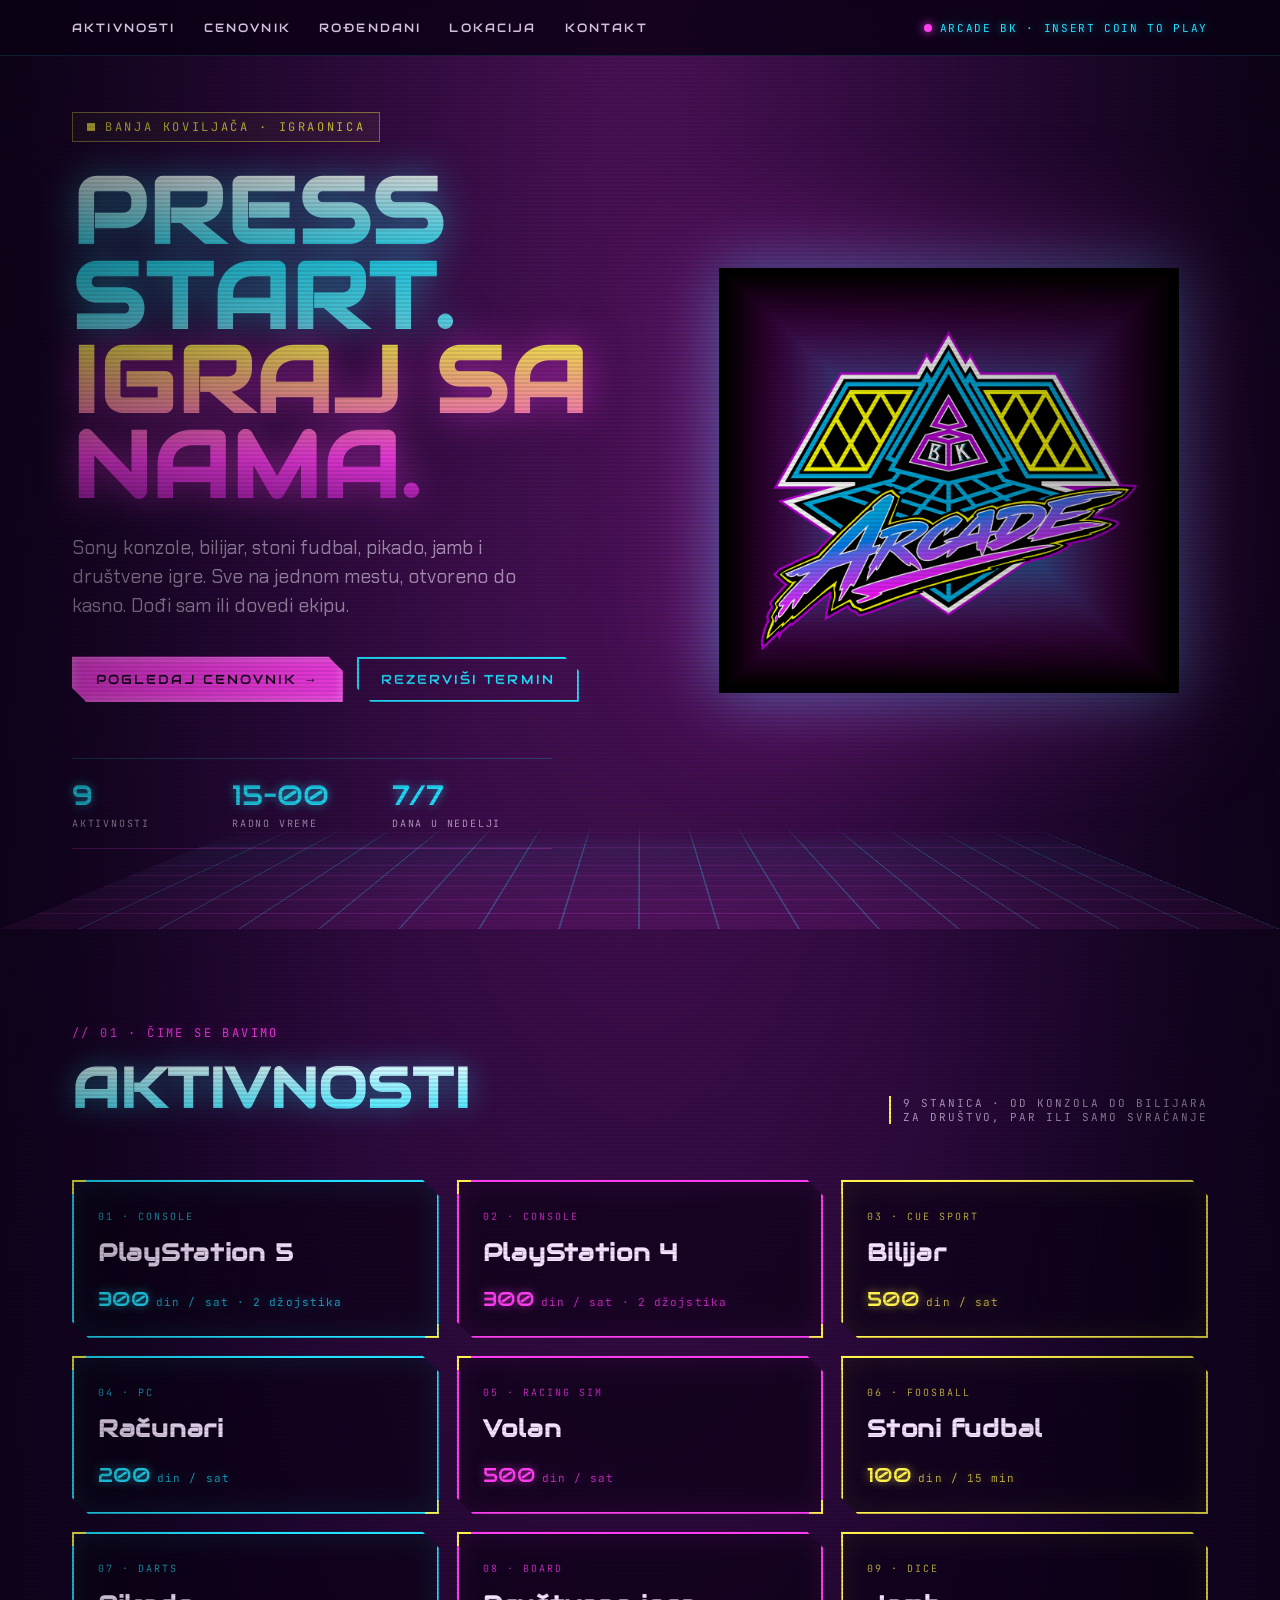
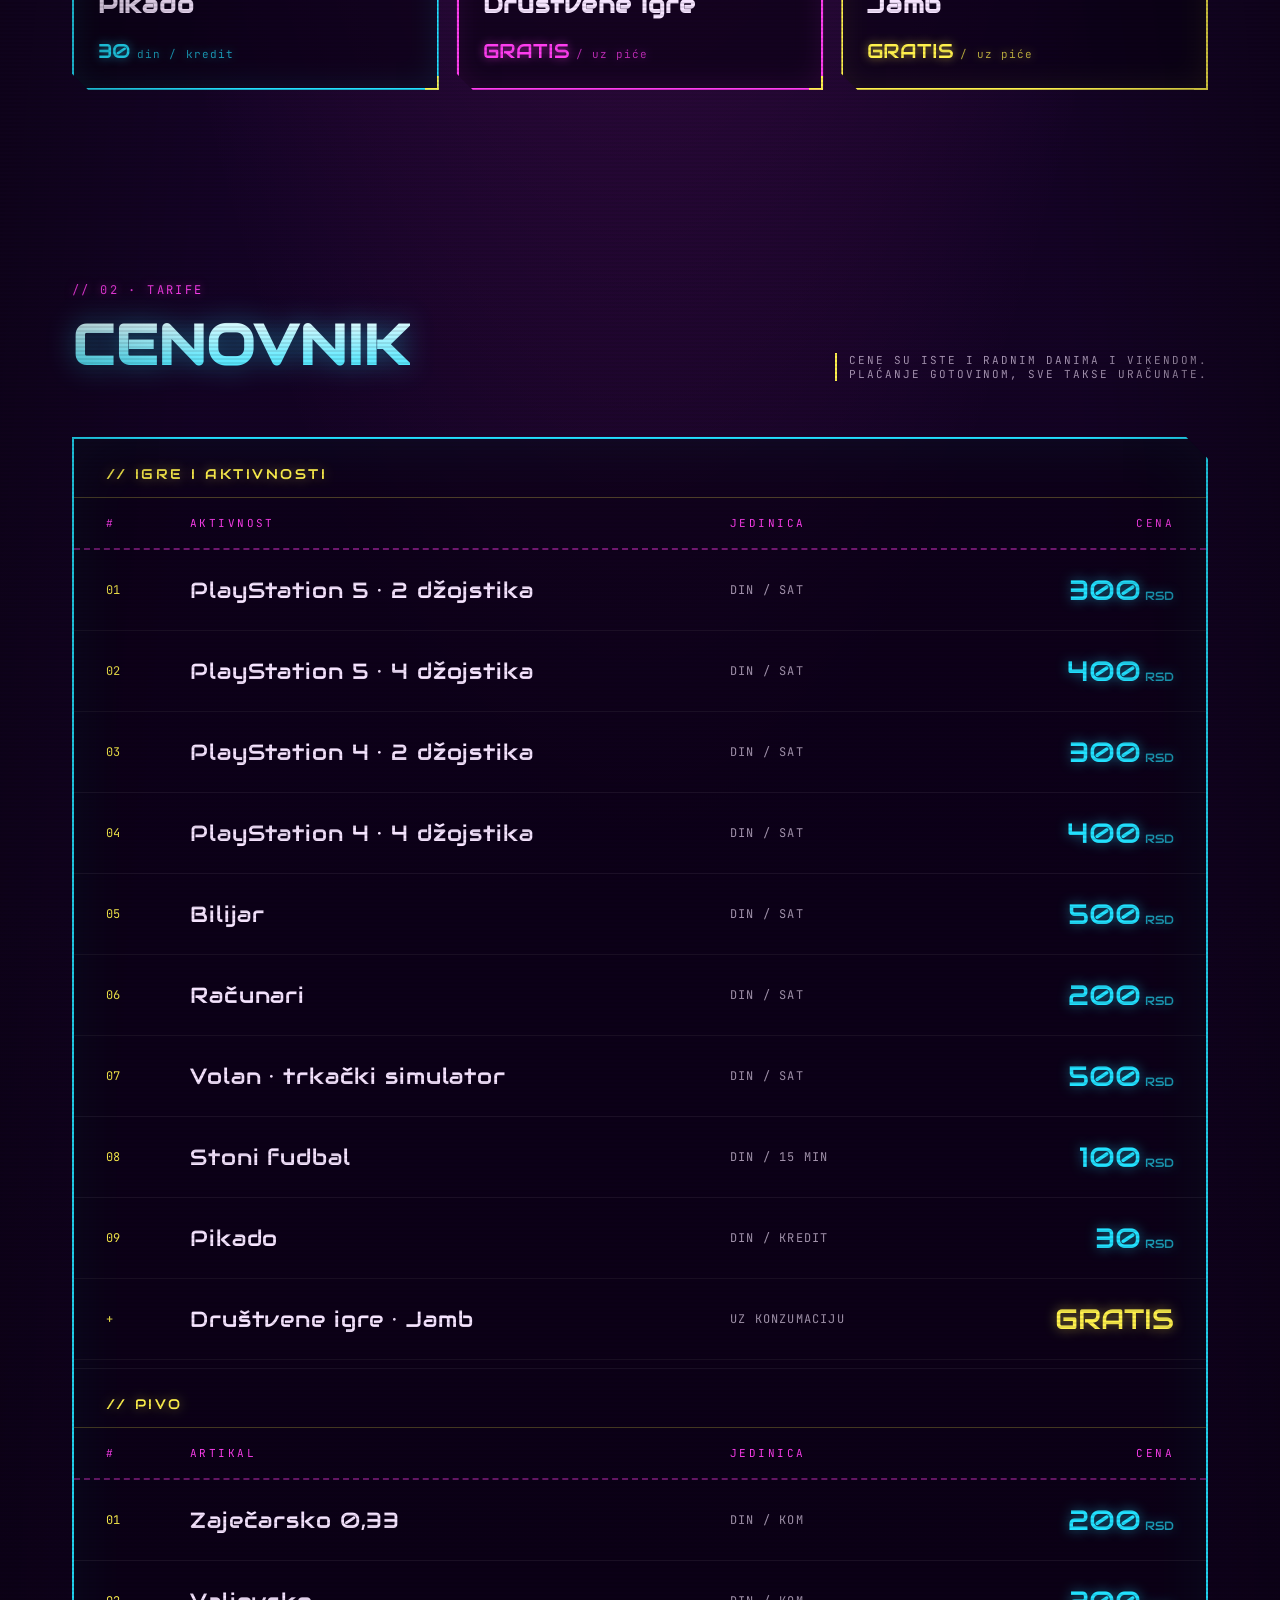
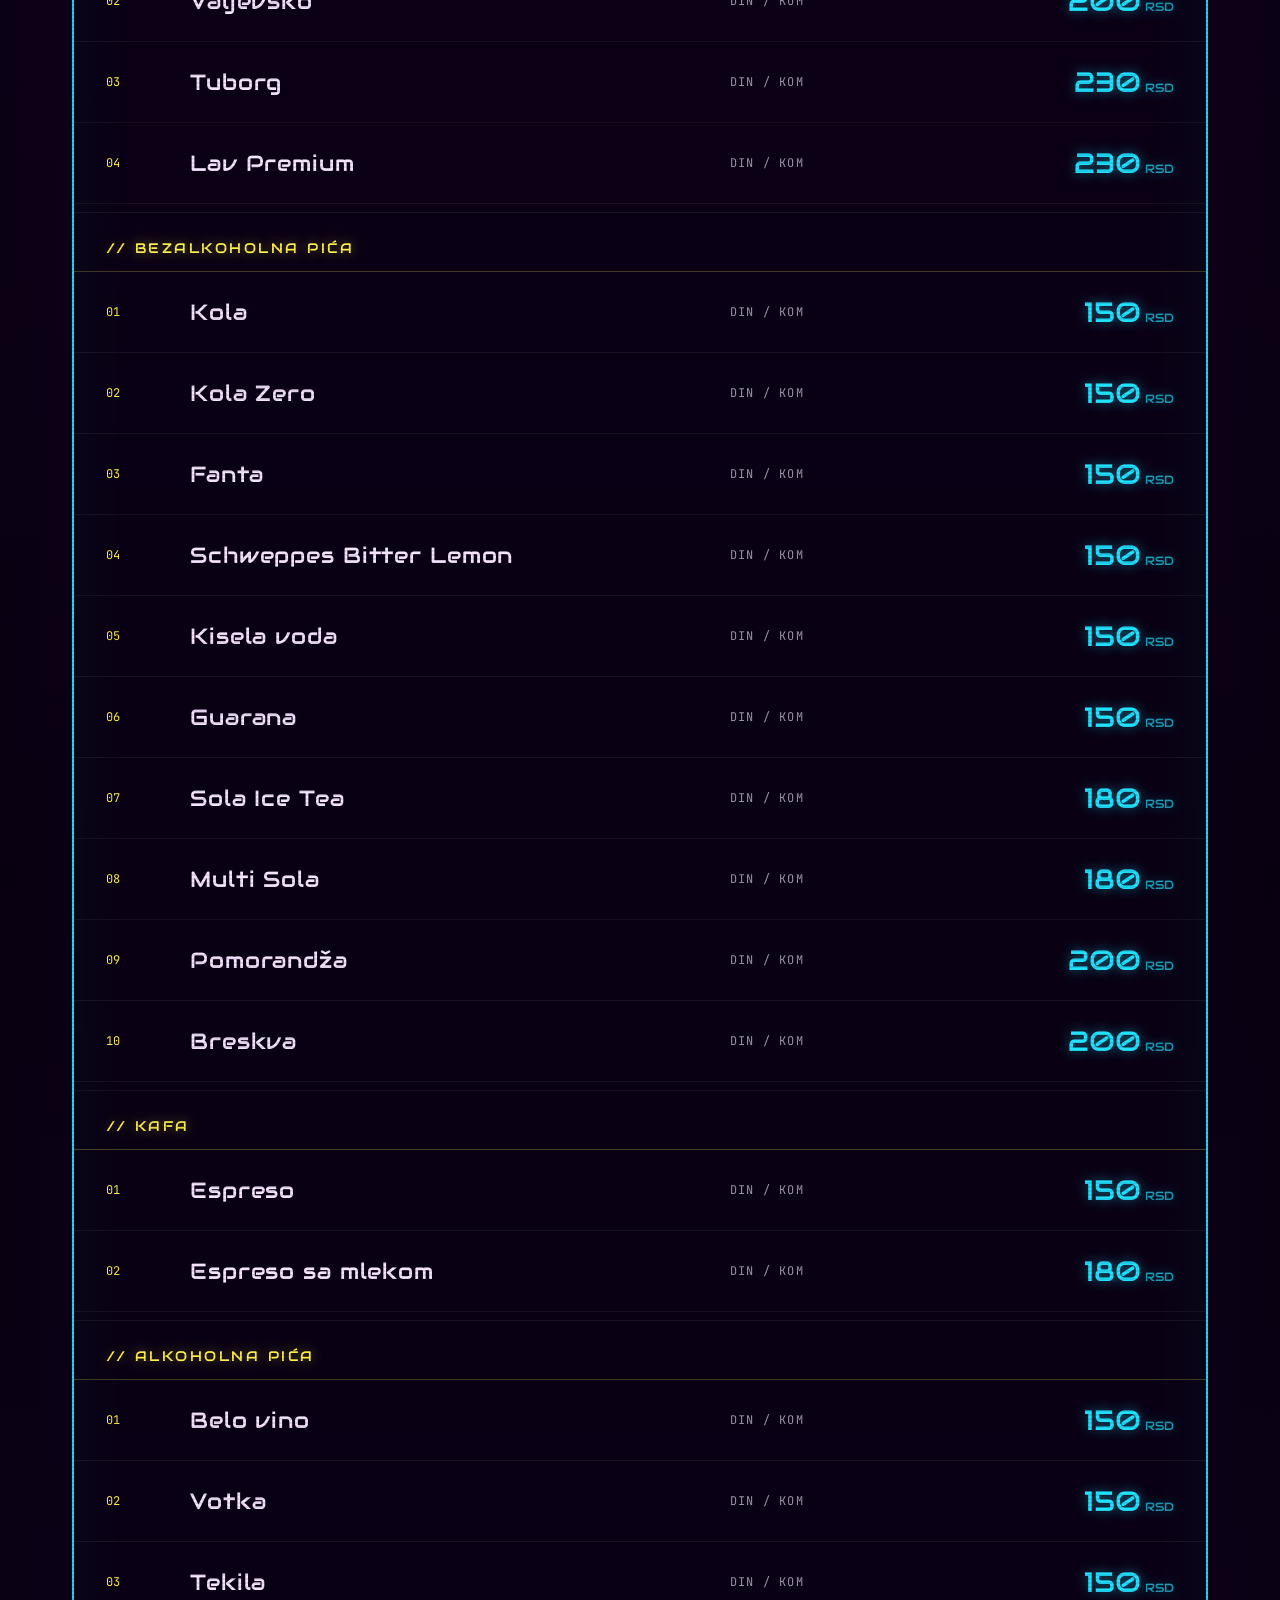
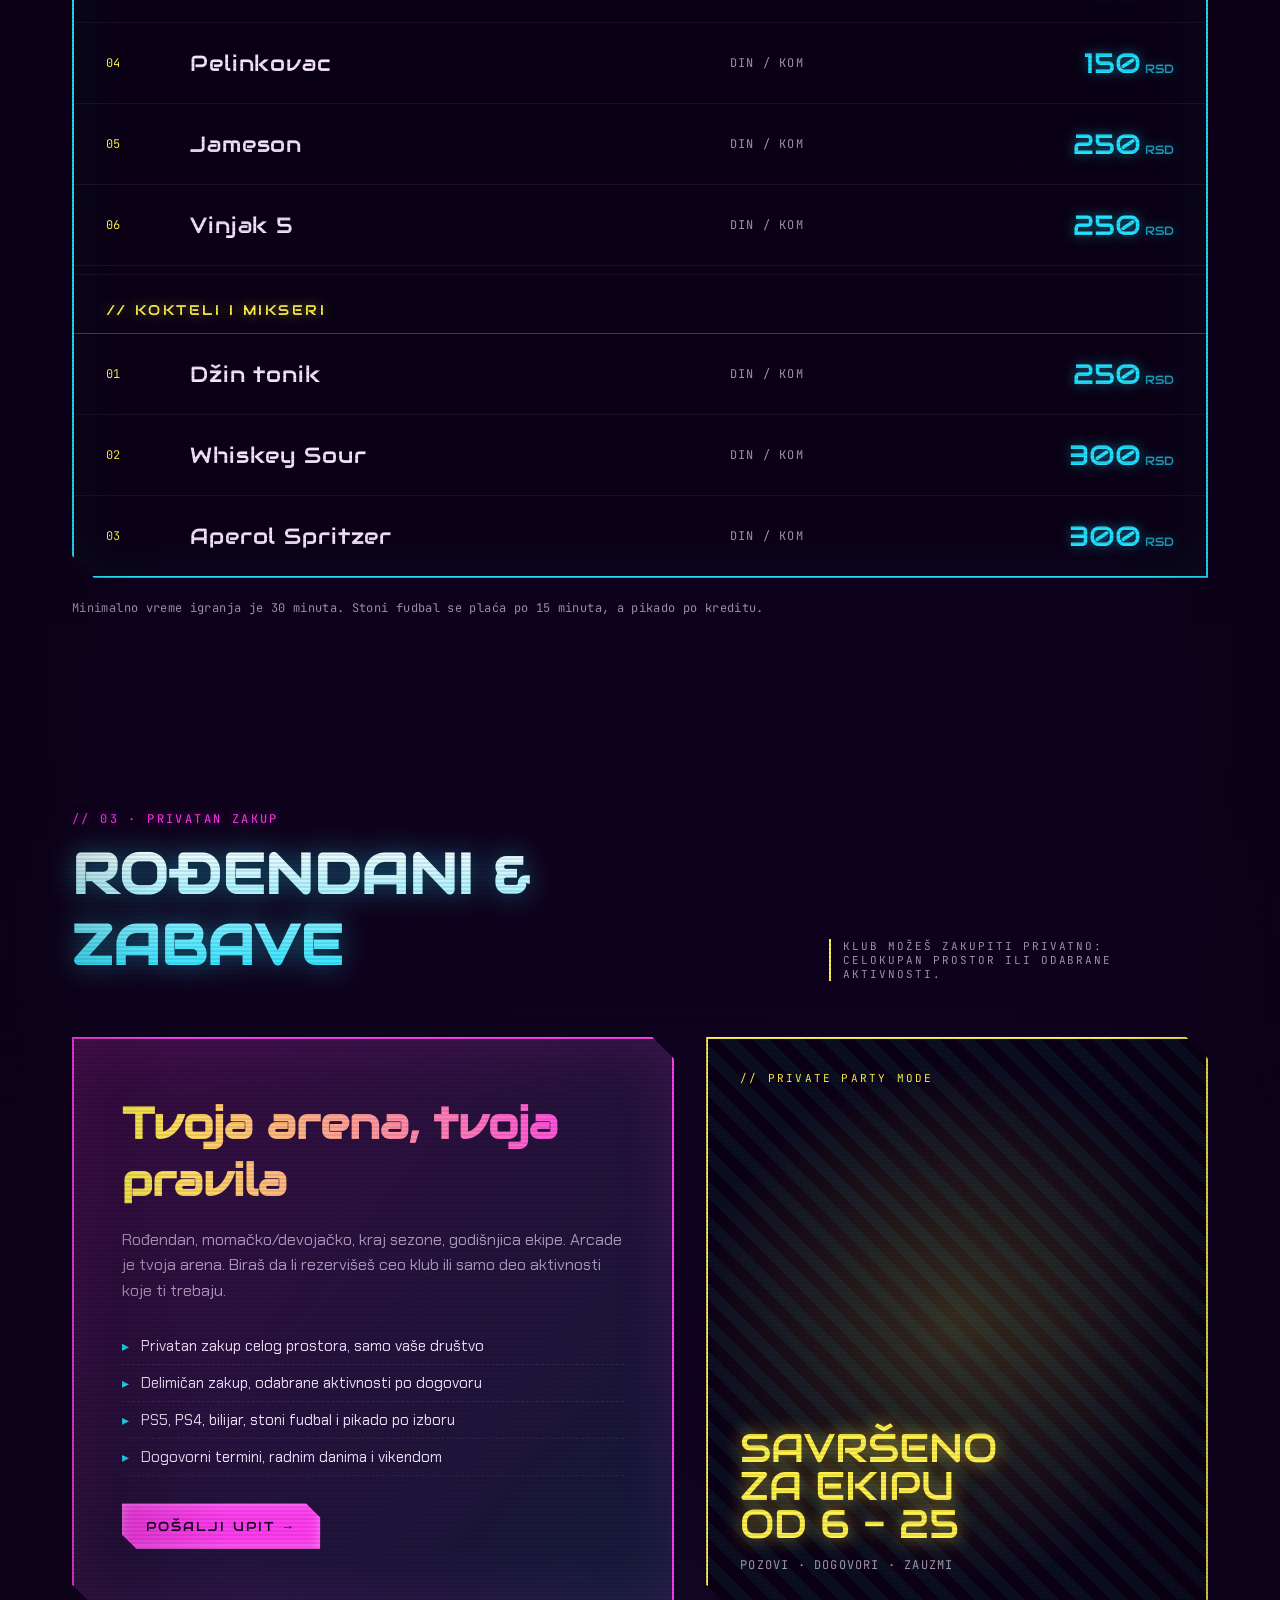
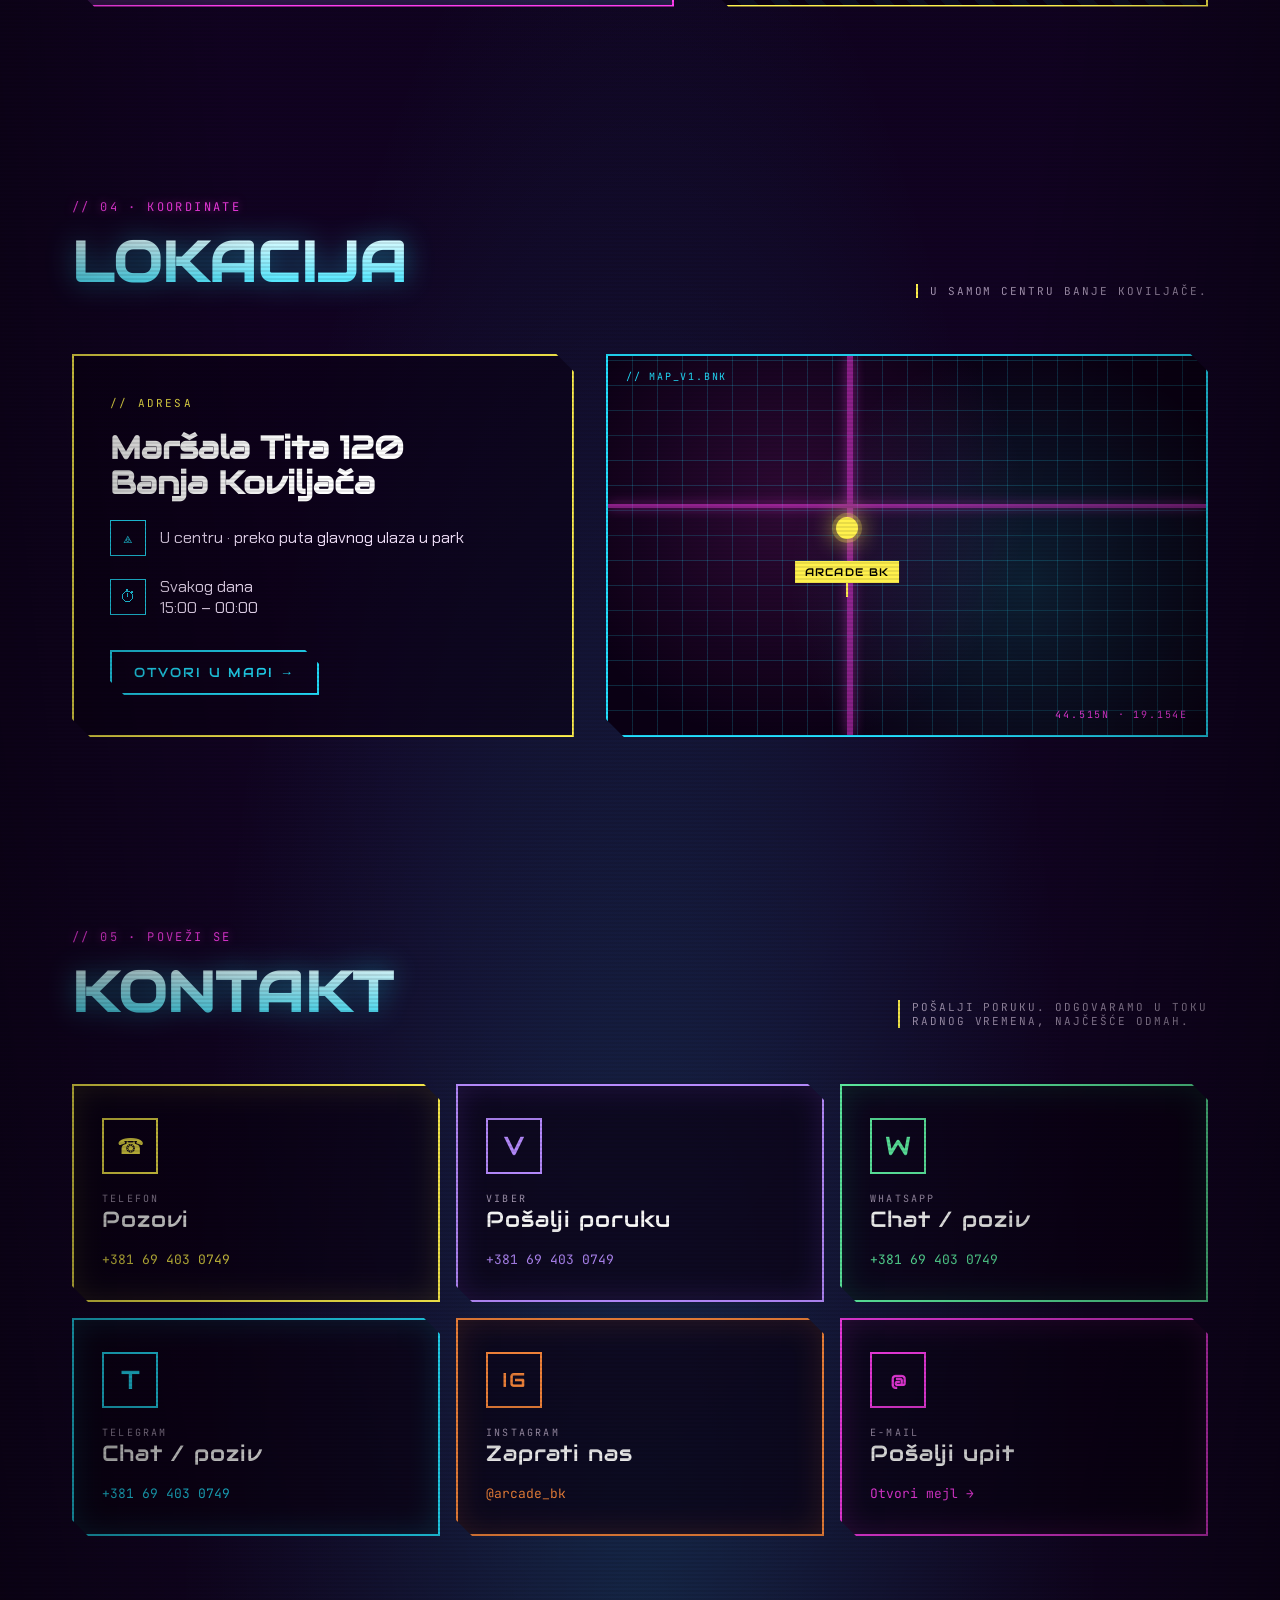
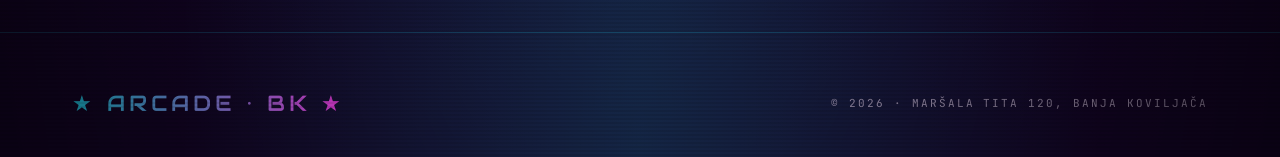
==== commit ce8bff28: "Stoni fudbal po 15 minuta, skracen opis lokacije Stoni fudbal nije po satu nego 100 din za 15 minuta" ====
--- a/sajt.html
+++ b/sajt.html
@@ -140,7 +140,7 @@
                 <div class="badge">06 · Foosball</div>
                 <h3>Stoni fudbal</h3>
             </div>
-            <div class="price"><span>100</span><span class="cur">din / sat</span></div>
+            <div class="price"><span>100</span><span class="cur">din / 15 min</span></div>
         </div>
 
         <div class="act-card cyan span-4">
@@ -238,7 +238,7 @@
         <div class="pl-row">
             <div class="pl-id">08</div>
             <div class="pl-name">Stoni fudbal</div>
-            <div class="pl-meta">din / sat</div>
+            <div class="pl-meta">din / 15 min</div>
             <div class="pl-price">100<span class="cur">RSD</span></div>
         </div>
         <div class="pl-row">
@@ -422,8 +422,8 @@
     </div>
 
     <div class="pl-note">
-        Minimalno vreme igranja je 30 minuta, za stoni fudbal 15 minuta.
-        Pikado se plaća po kreditu, bez minimuma.
+        Minimalno vreme igranja je 30 minuta.
+        Stoni fudbal se plaća po 15 minuta, a pikado po kreditu.
     </div>
 </section>
 
@@ -475,7 +475,7 @@
             <h2 class="section-title">Lokacija</h2>
         </div>
         <div class="section-tag">
-            U samom centru Banje Koviljače,<br>na glavnoj ulici.
+            U samom centru Banje Koviljače.
         </div>
     </div>
 
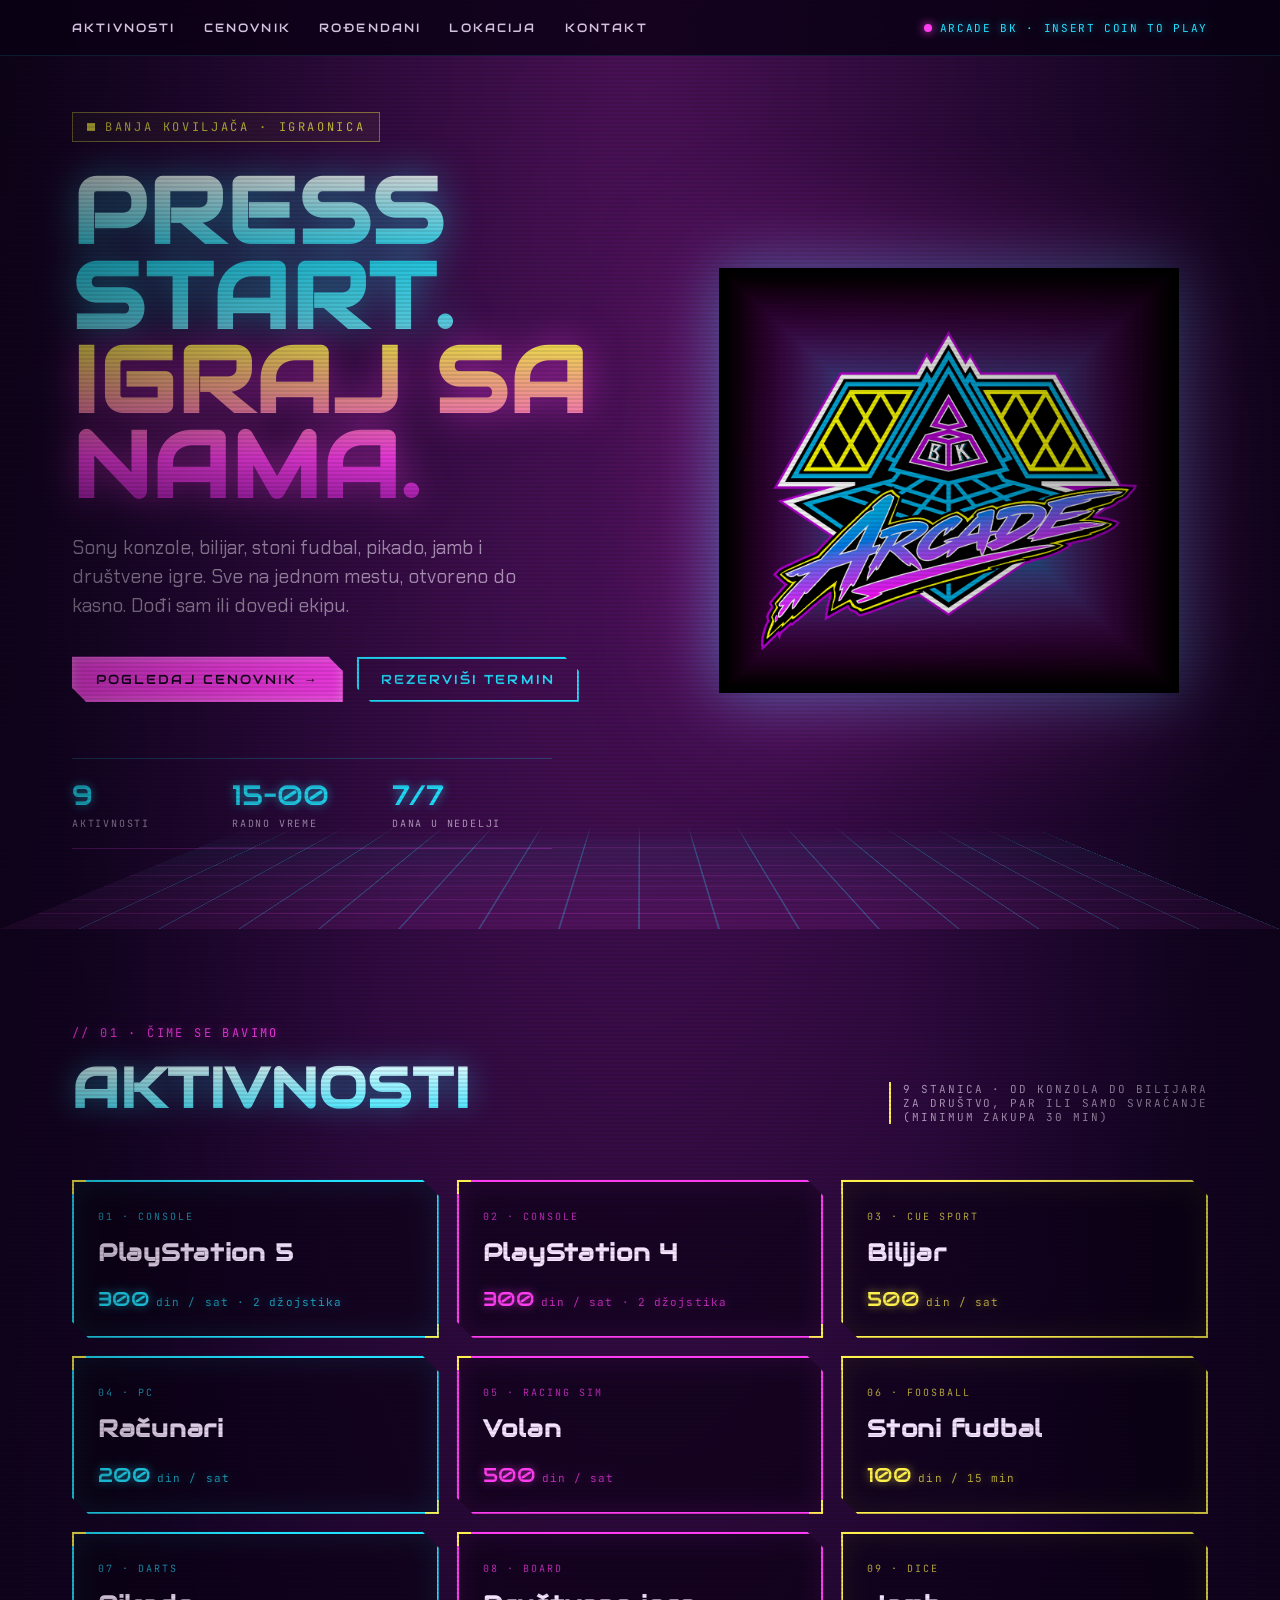
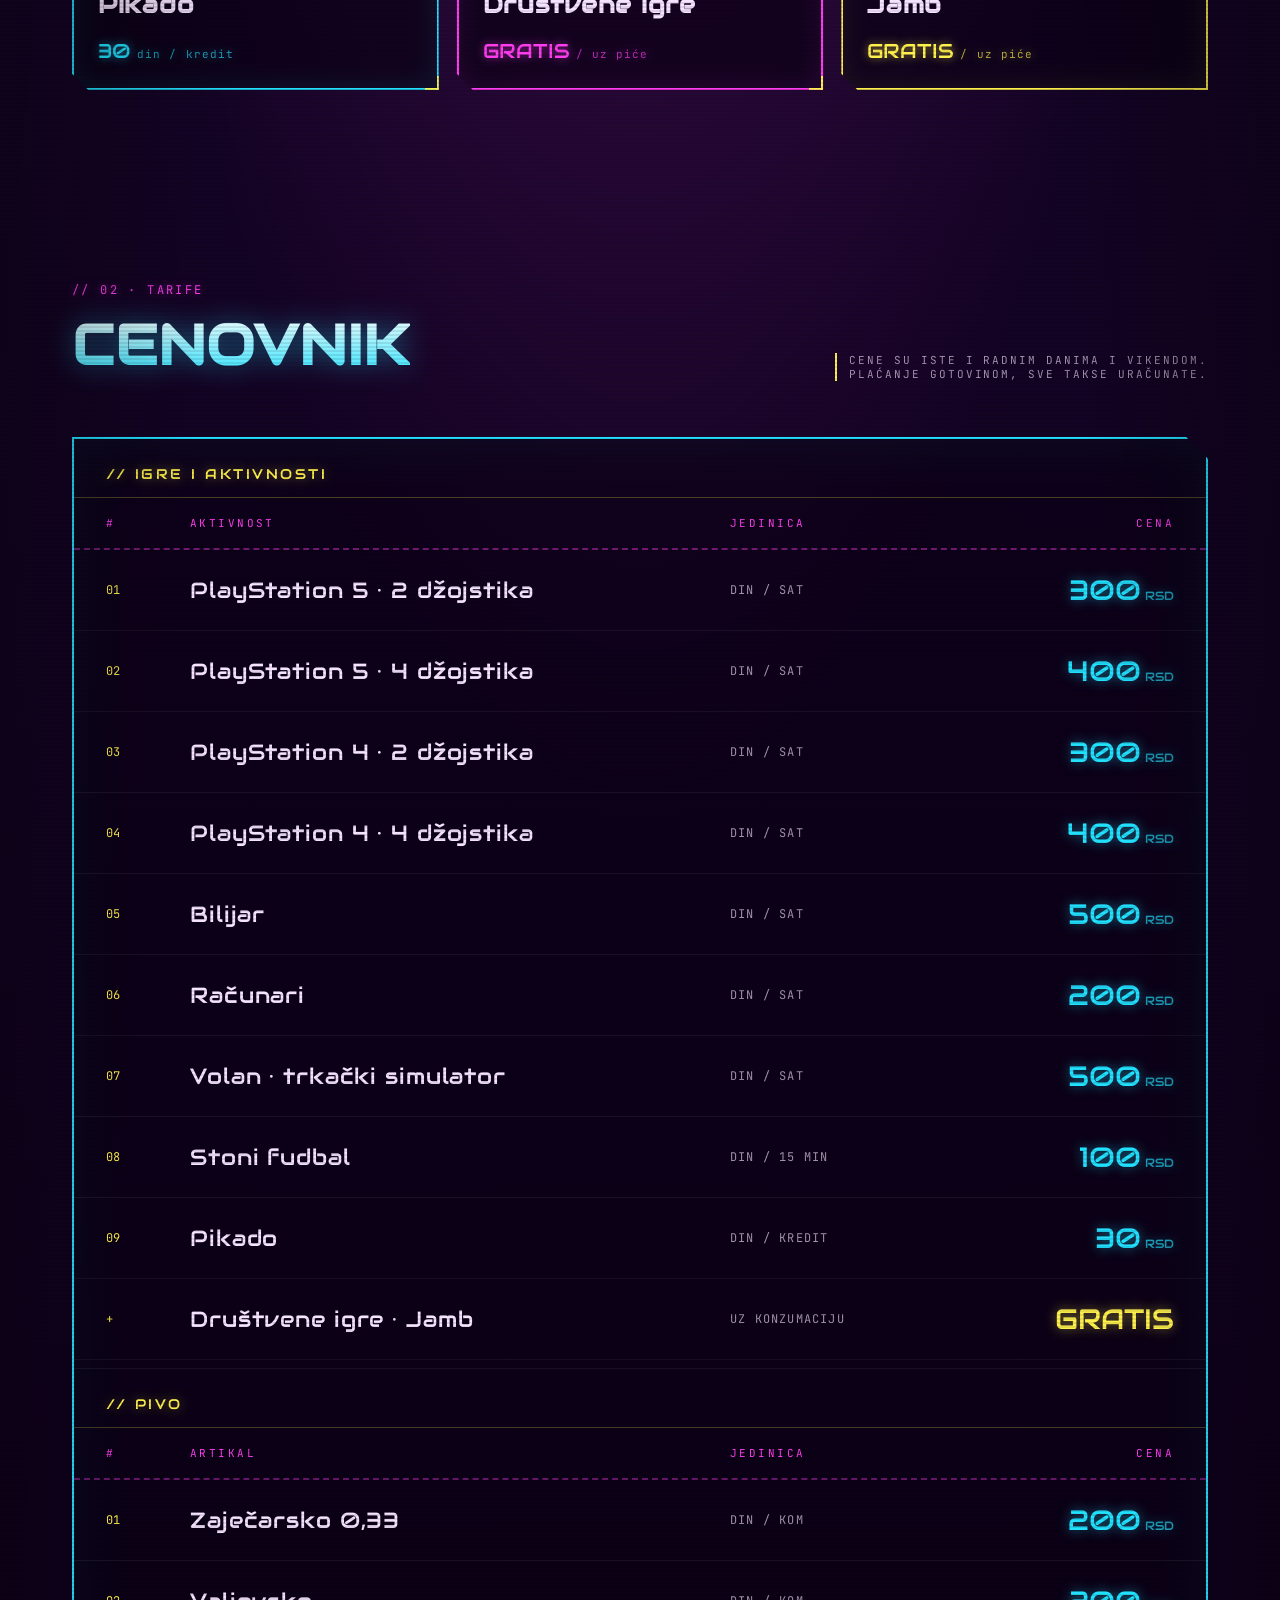
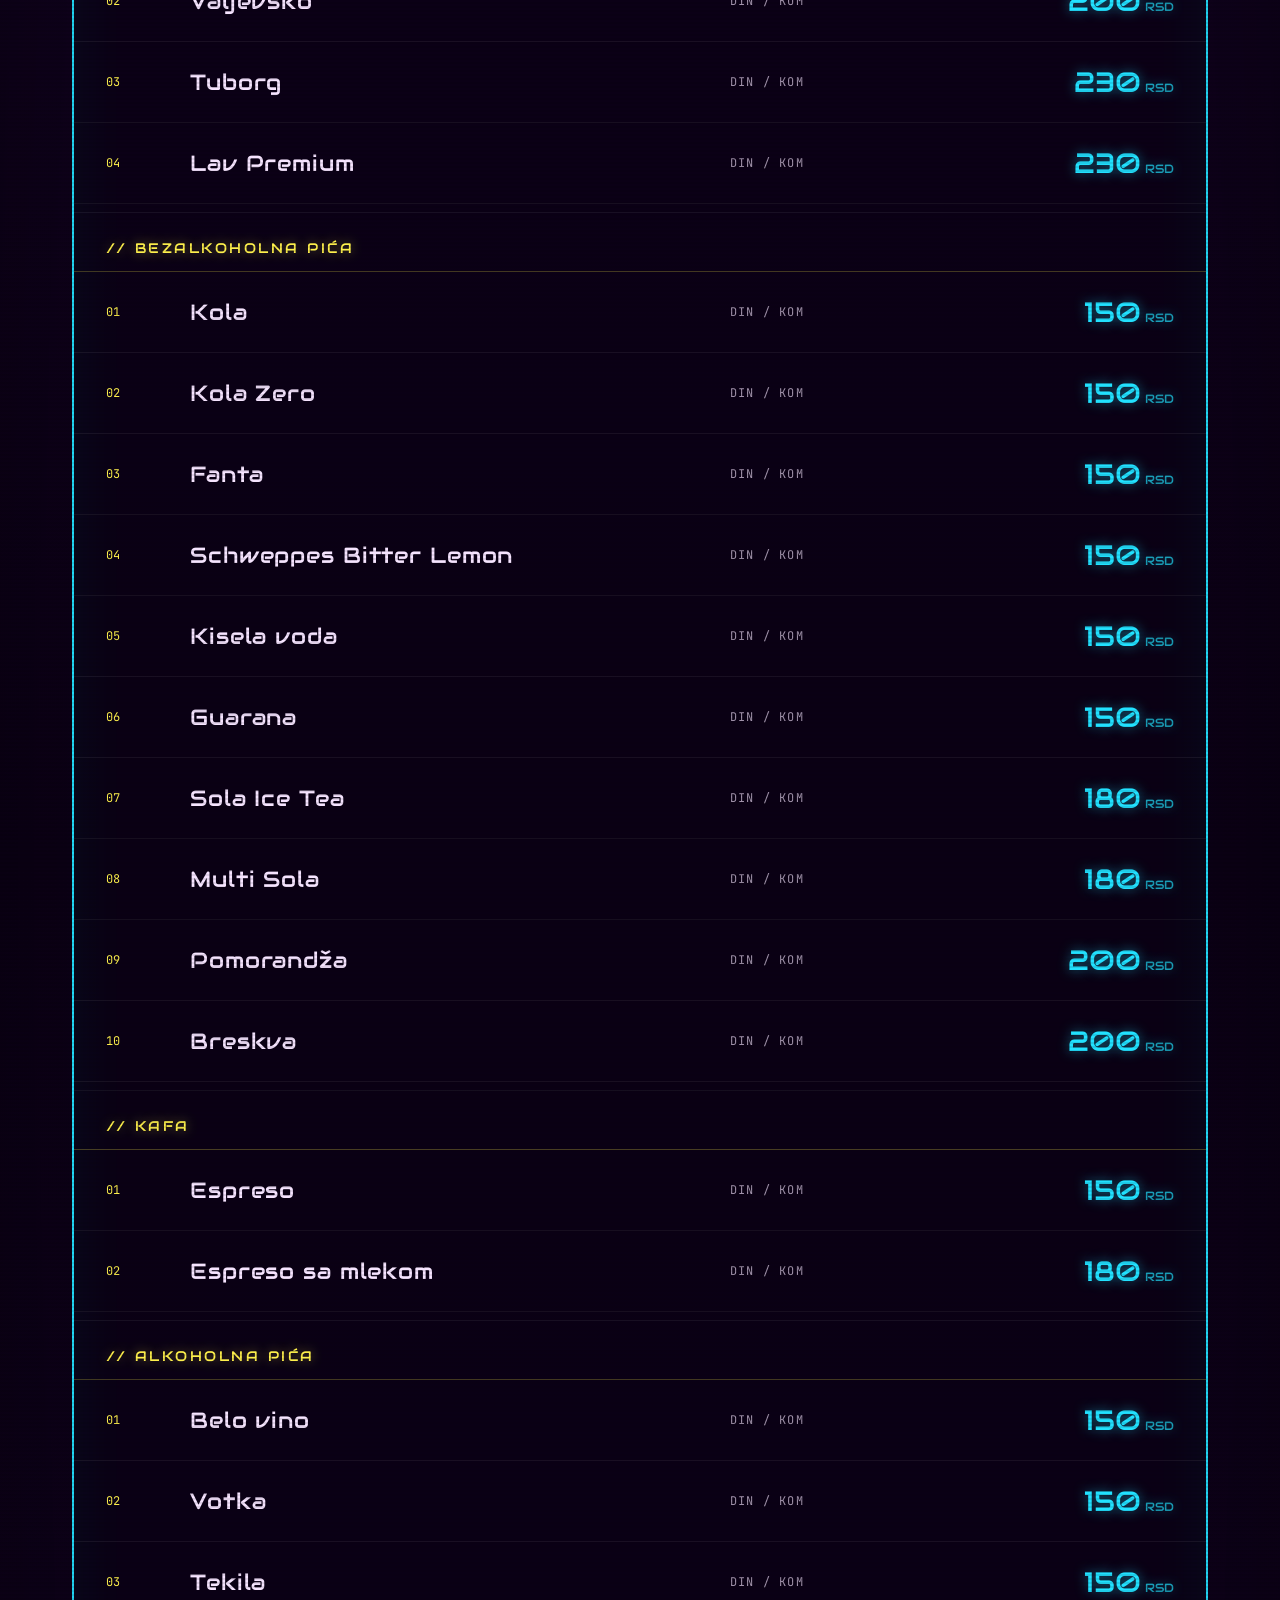
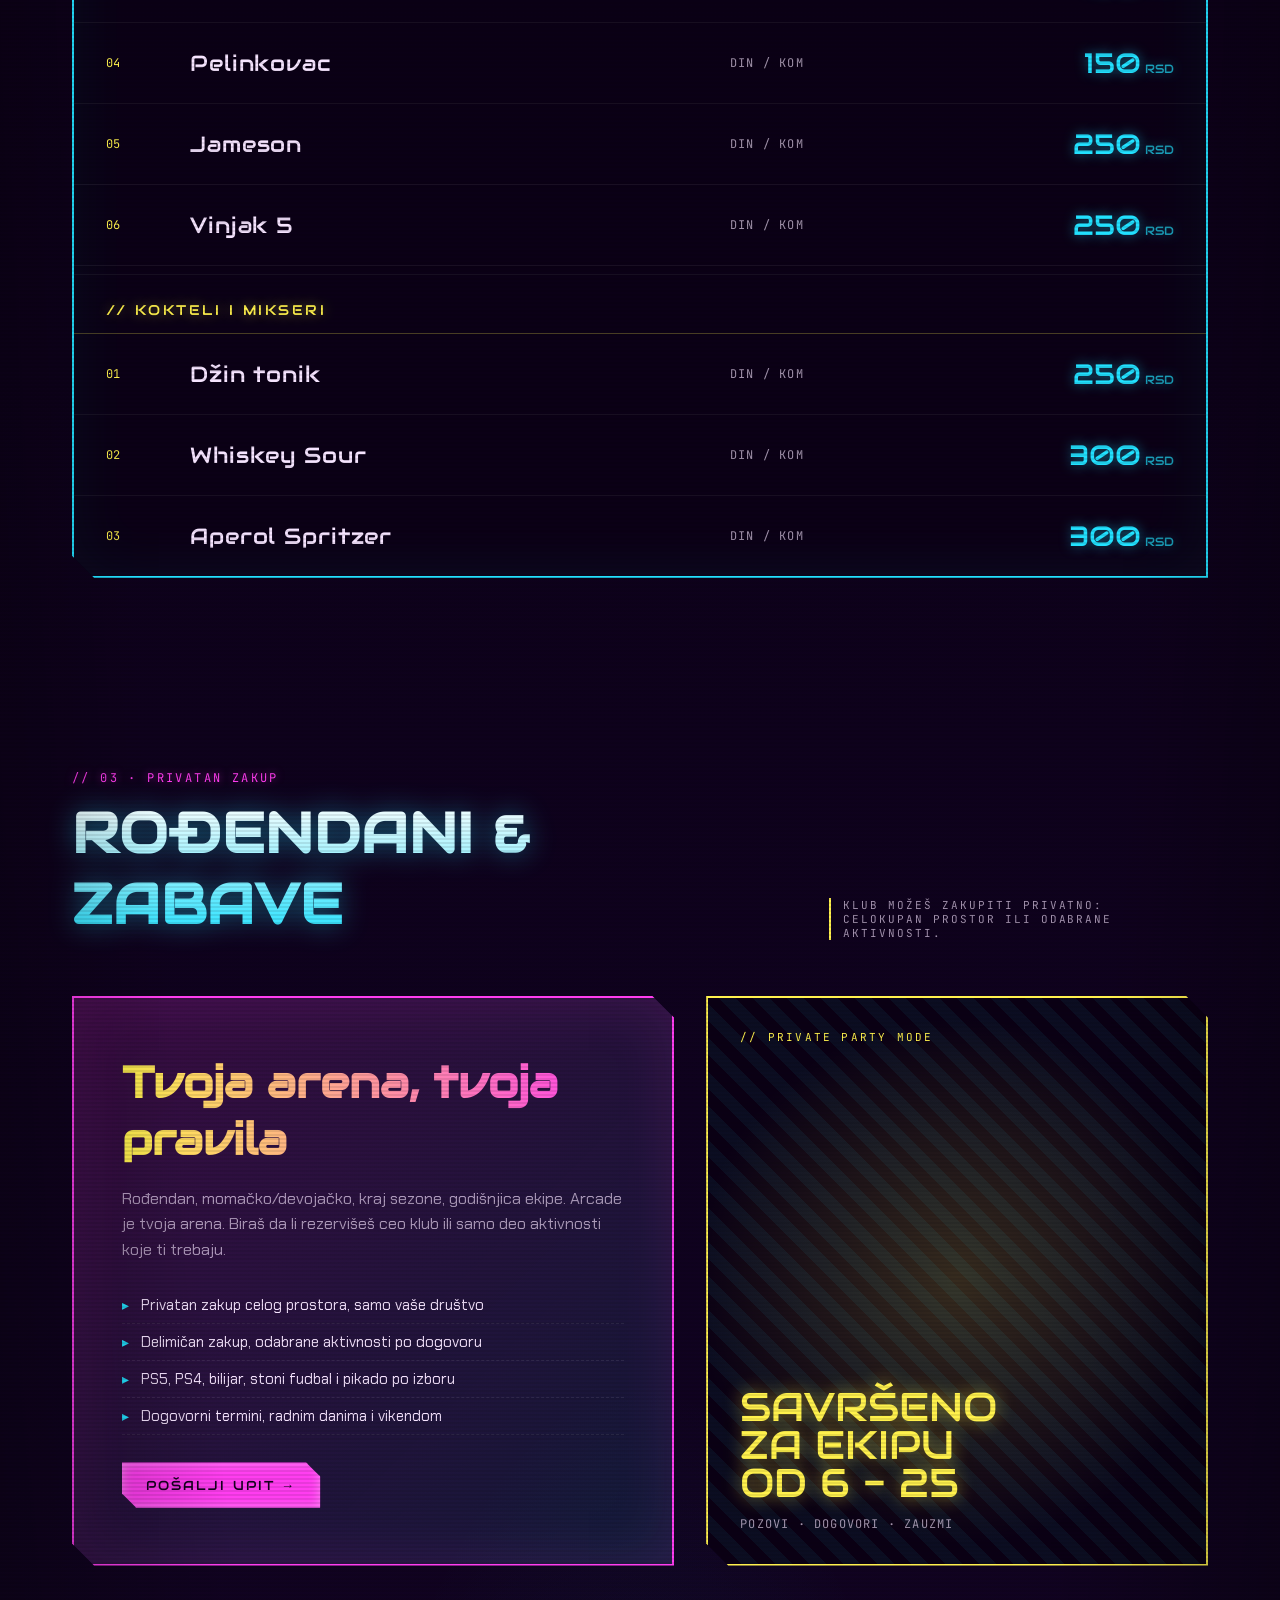
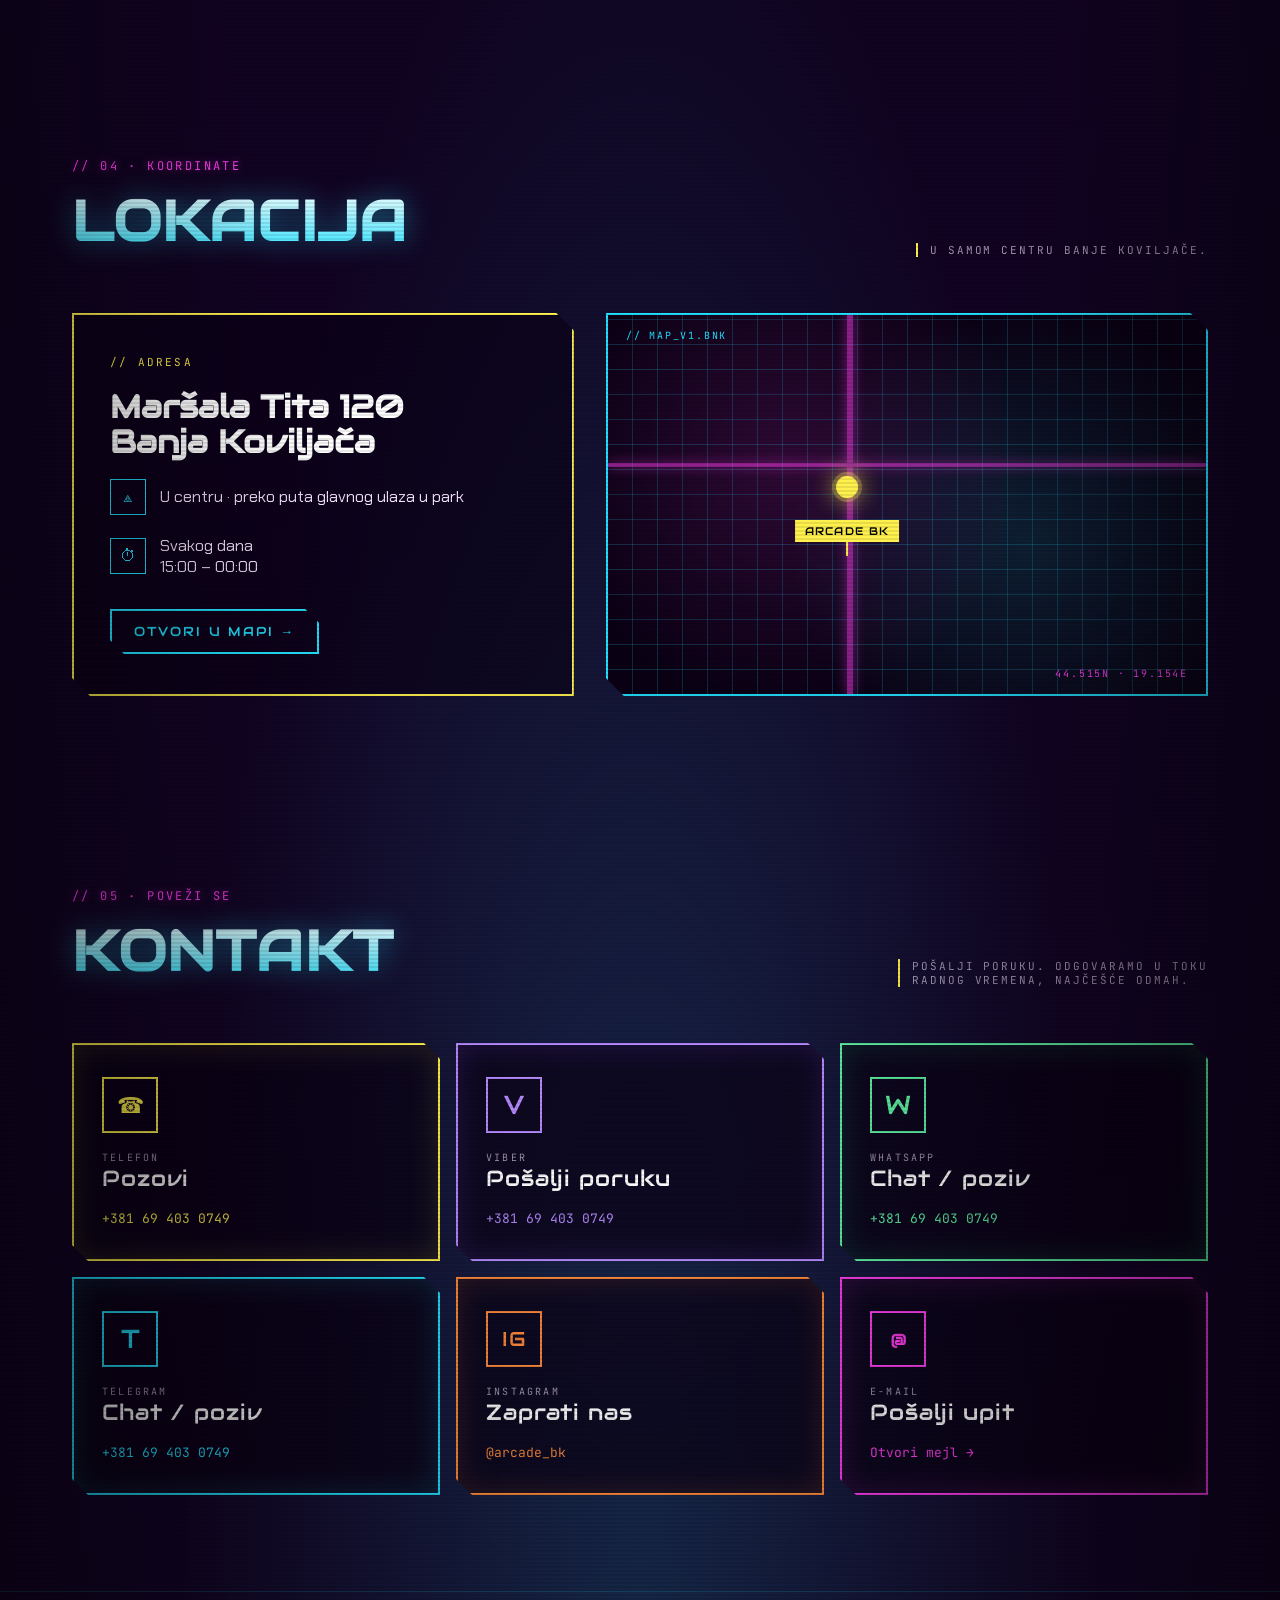
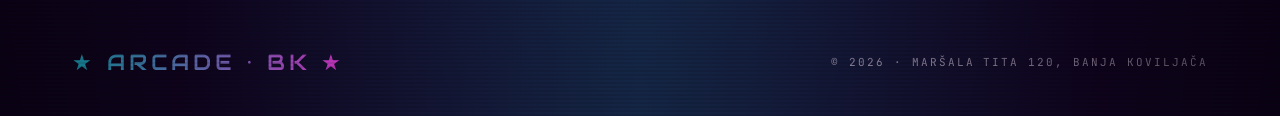
==== commit 8c3b7d48: "Skloni napomenu ispod cenovnika, minimum ide uz aktivnosti Napomena je bila odvojena od onoga na sta" ====
--- a/sajt.html
+++ b/sajt.html
@@ -84,7 +84,7 @@
             <h2 class="section-title">Aktivnosti</h2>
         </div>
         <div class="section-tag">
-            9 stanica · od konzola do bilijara<br>za društvo, par ili samo svraćanje
+            9 stanica · od konzola do bilijara<br>za društvo, par ili samo svraćanje<br>(minimum zakupa 30 min)
         </div>
     </div>
 
@@ -419,11 +419,6 @@
             <div class="pl-meta">din / kom</div>
             <div class="pl-price">300<span class="cur">RSD</span></div>
         </div>
-    </div>
-
-    <div class="pl-note">
-        Minimalno vreme igranja je 30 minuta.
-        Stoni fudbal se plaća po 15 minuta, a pikado po kreditu.
     </div>
 </section>
 
--- a/styles.css
+++ b/styles.css
@@ -305,13 +305,6 @@
     border-bottom: 1px solid rgba(255,241,77,0.25);
 }
 .pl-row + .pl-group { border-top: 1px solid rgba(255,255,255,0.06); margin-top: 8px; }
-.pl-note {
-    margin-top: 20px;
-    font-family: 'JetBrains Mono', monospace;
-    font-size: 12px; line-height: 1.75;
-    color: var(--ink-dim);
-    letter-spacing: 0.03em;
-}
 .pl-header {
     display: grid; grid-template-columns: 60px 1fr 220px 200px;
     gap: 24px; padding: 18px 32px;
@@ -650,7 +643,6 @@
 
     .pl-header { display: none; }
     .pl-group { padding: 20px 20px 10px; font-size: 12px; letter-spacing: 0.14em; }
-    .pl-note { font-size: 11px; }
     .pl-row {
         display: grid;
         grid-template-columns: 1fr auto;
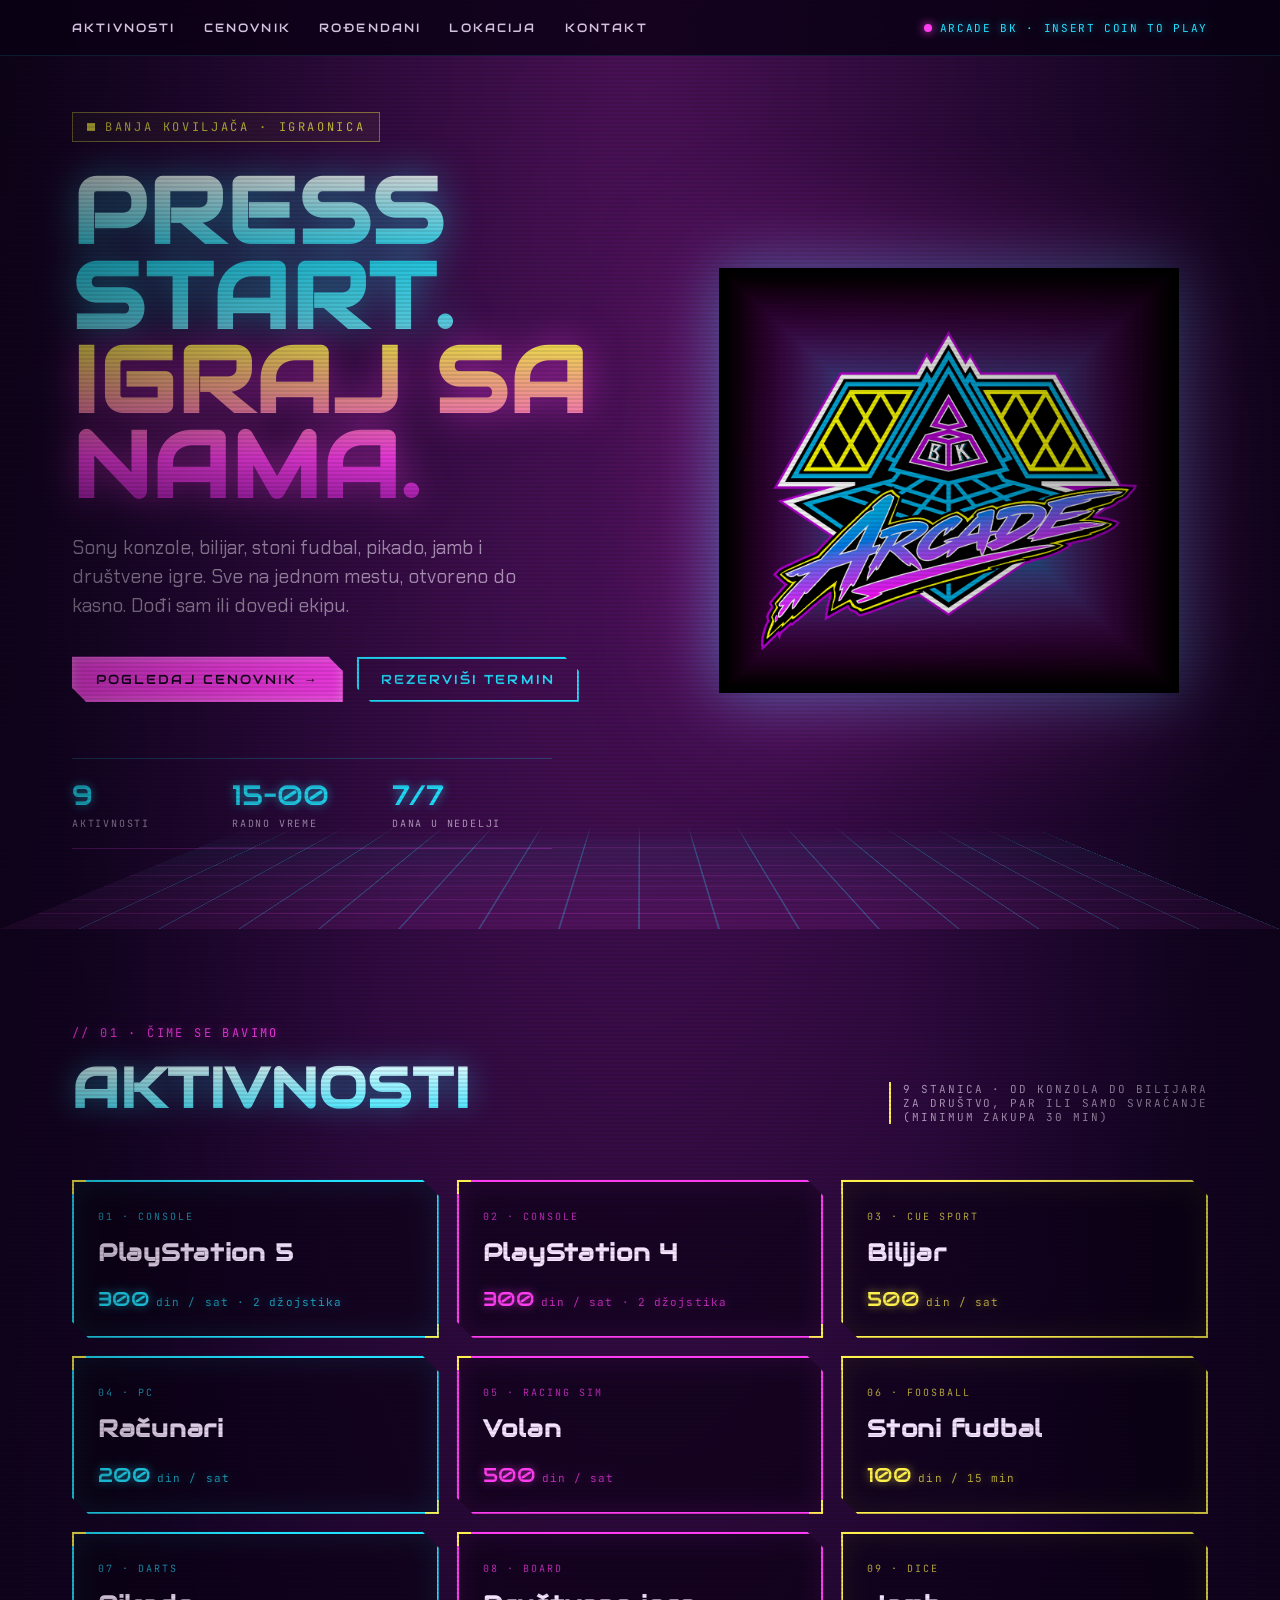
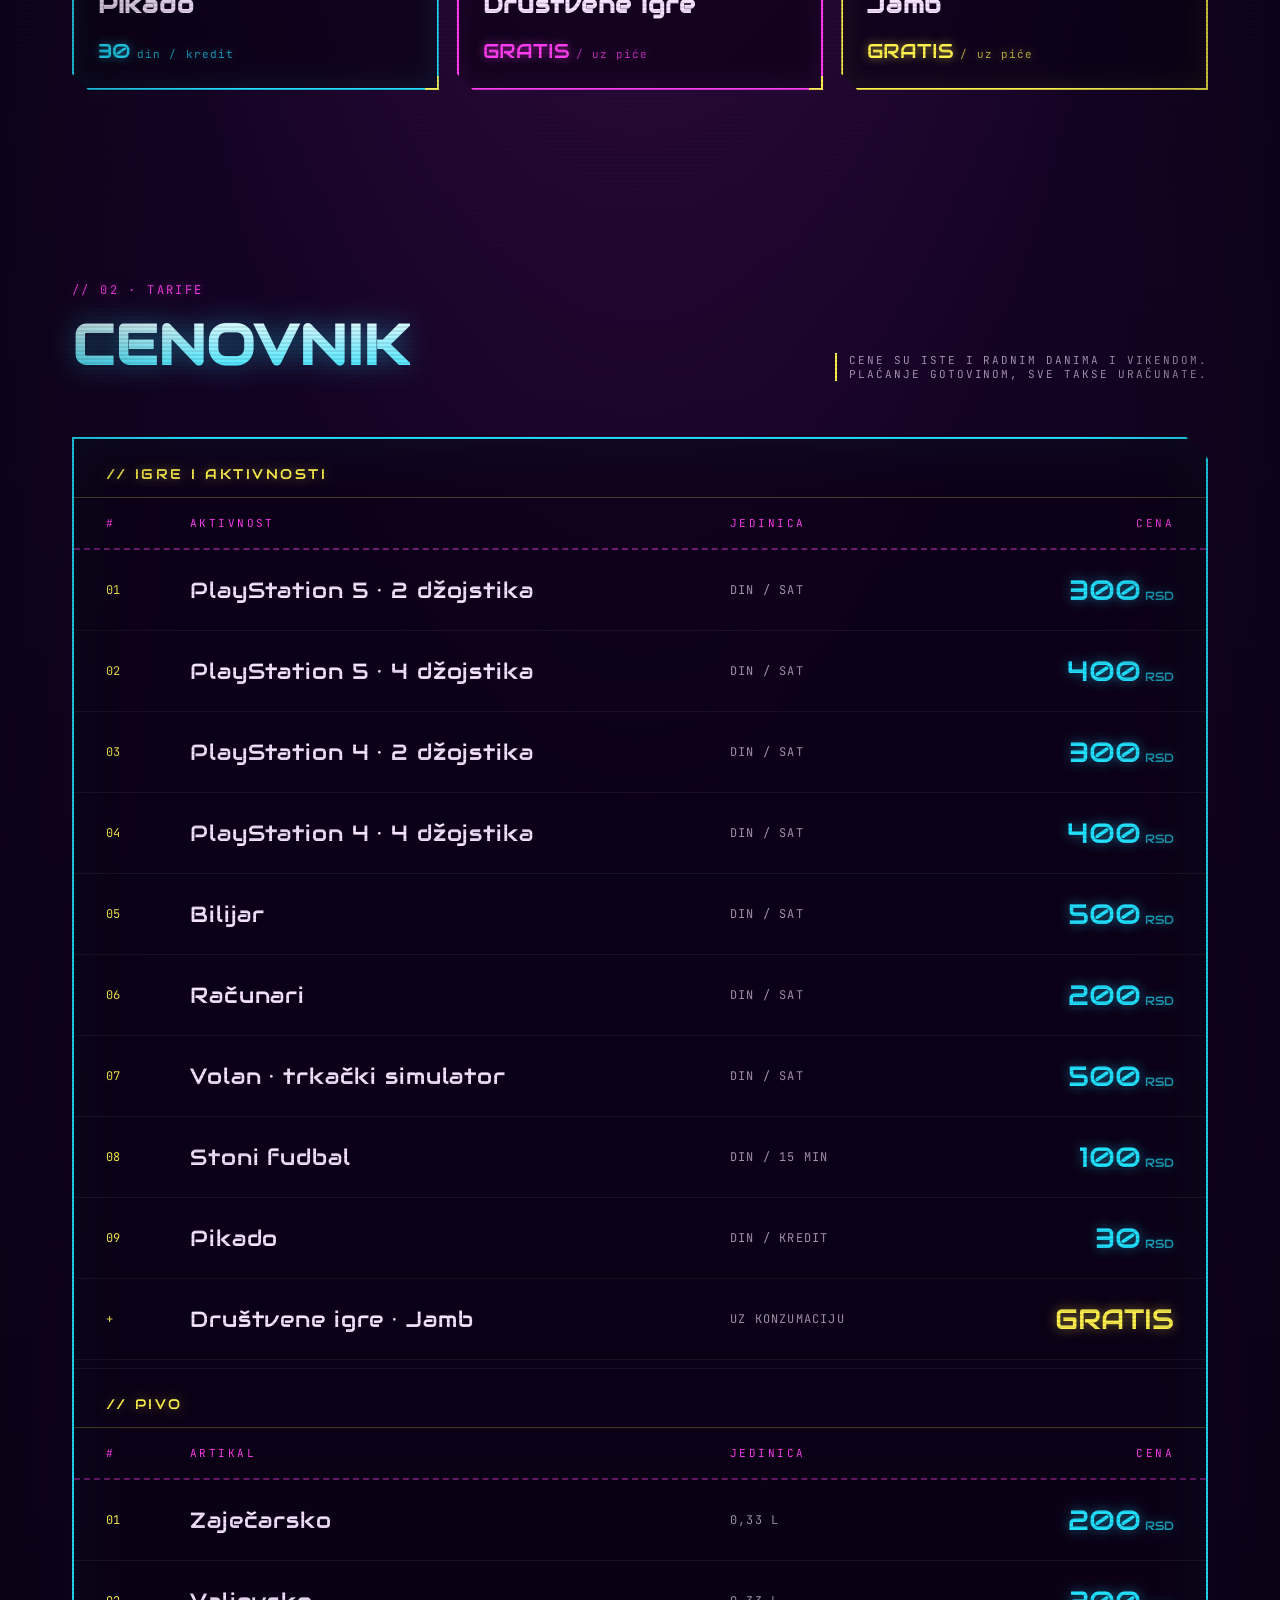
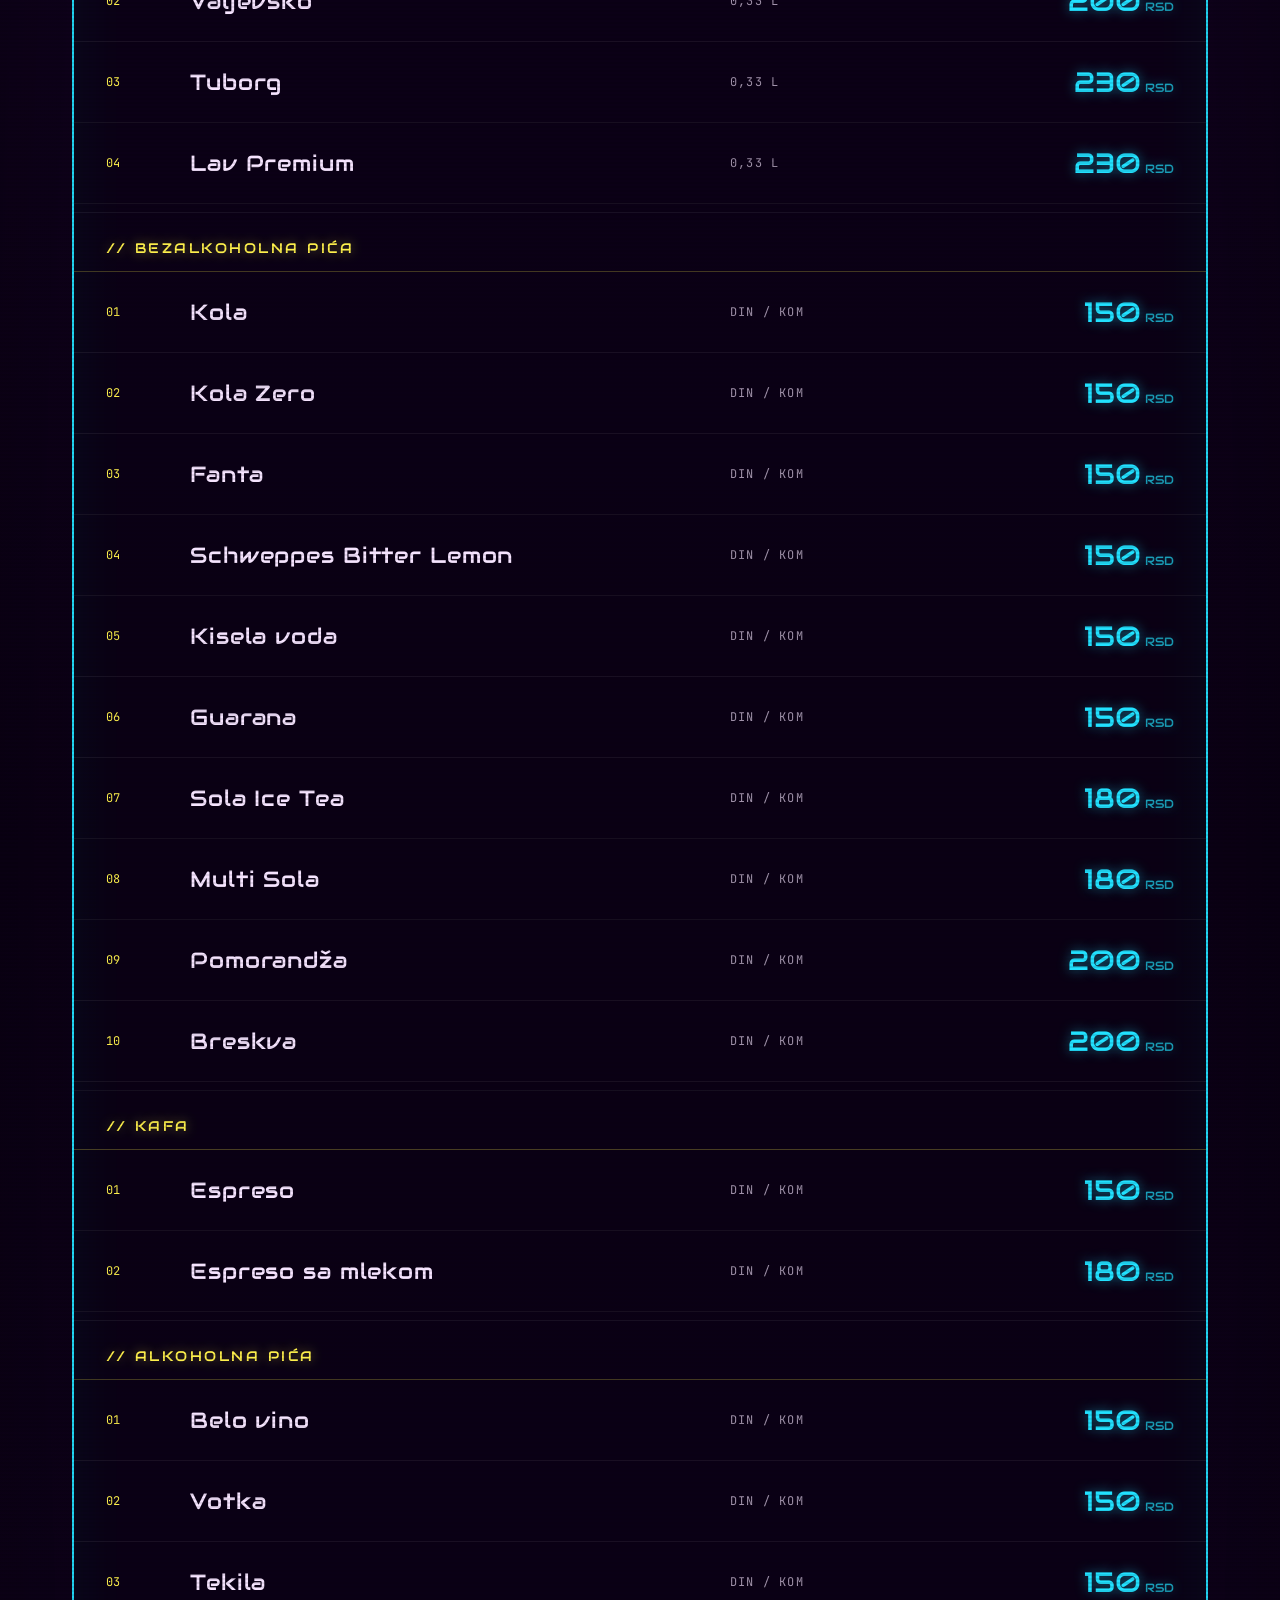
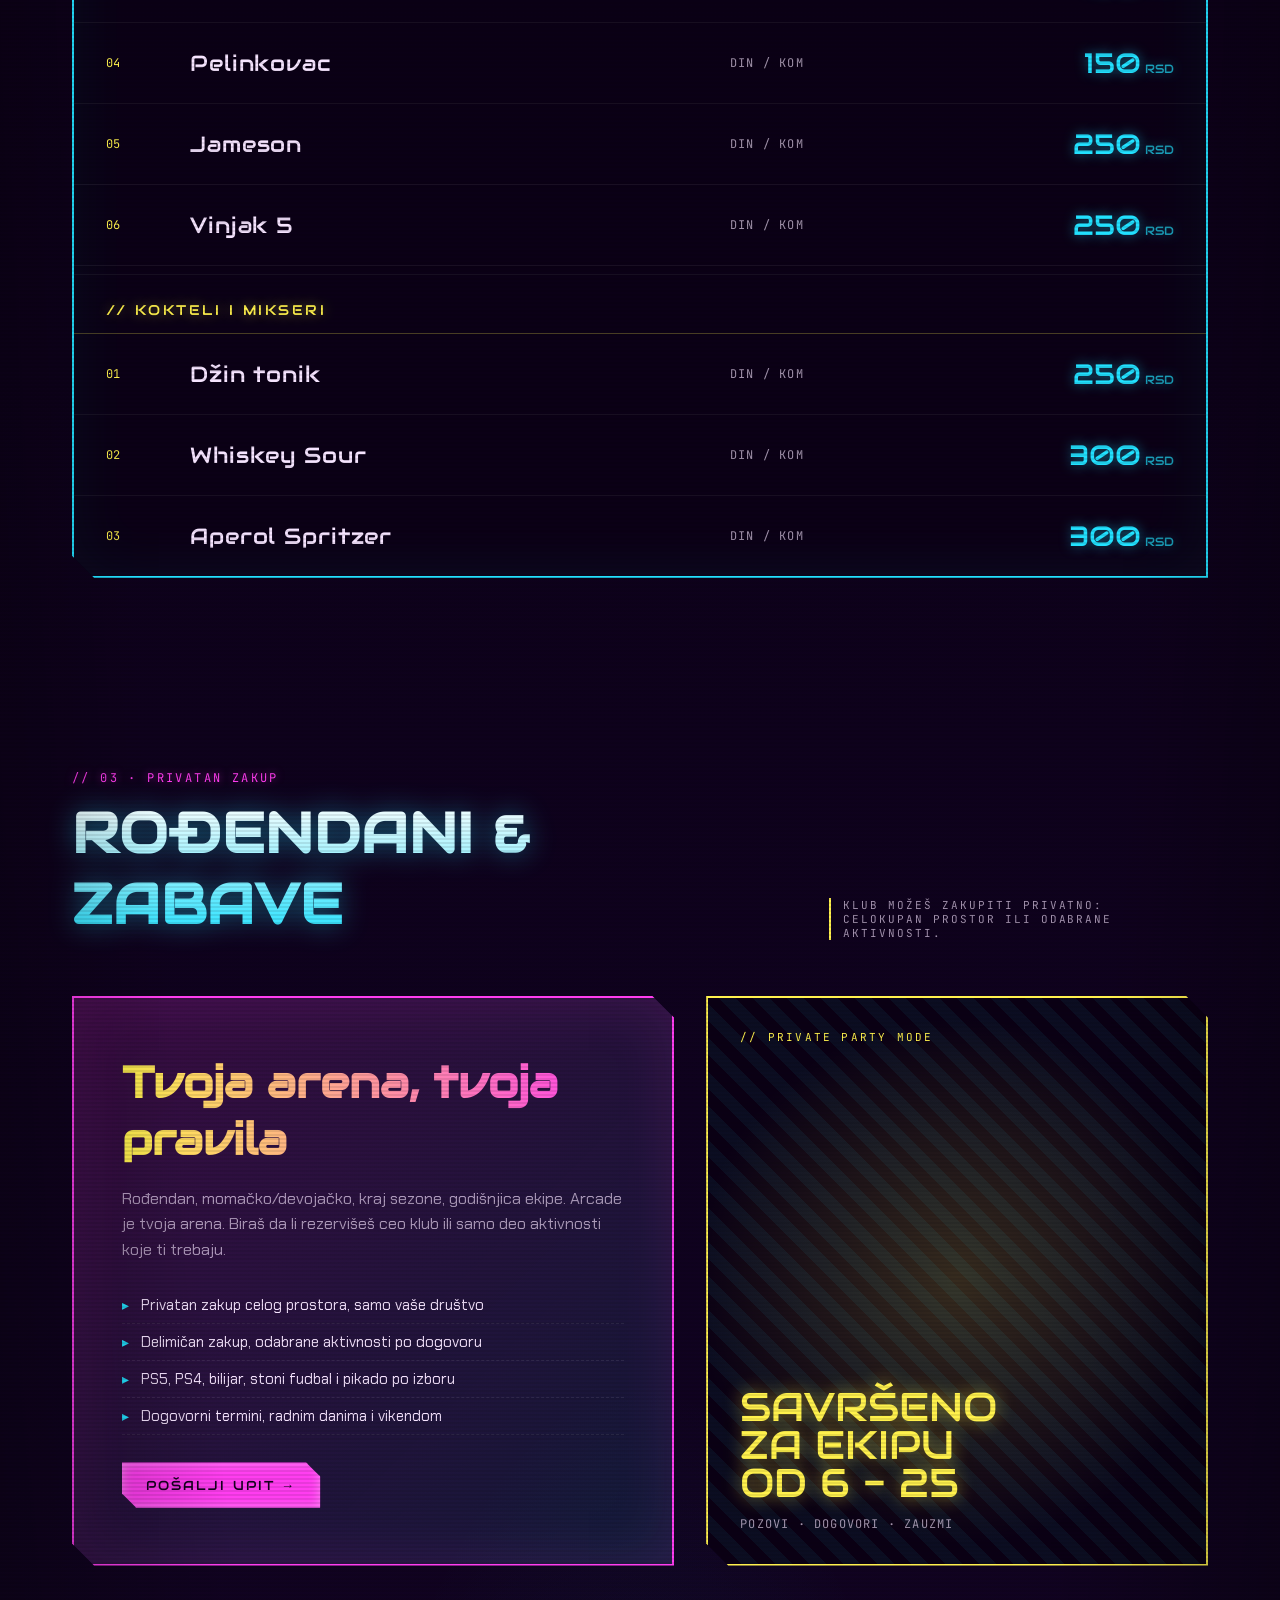
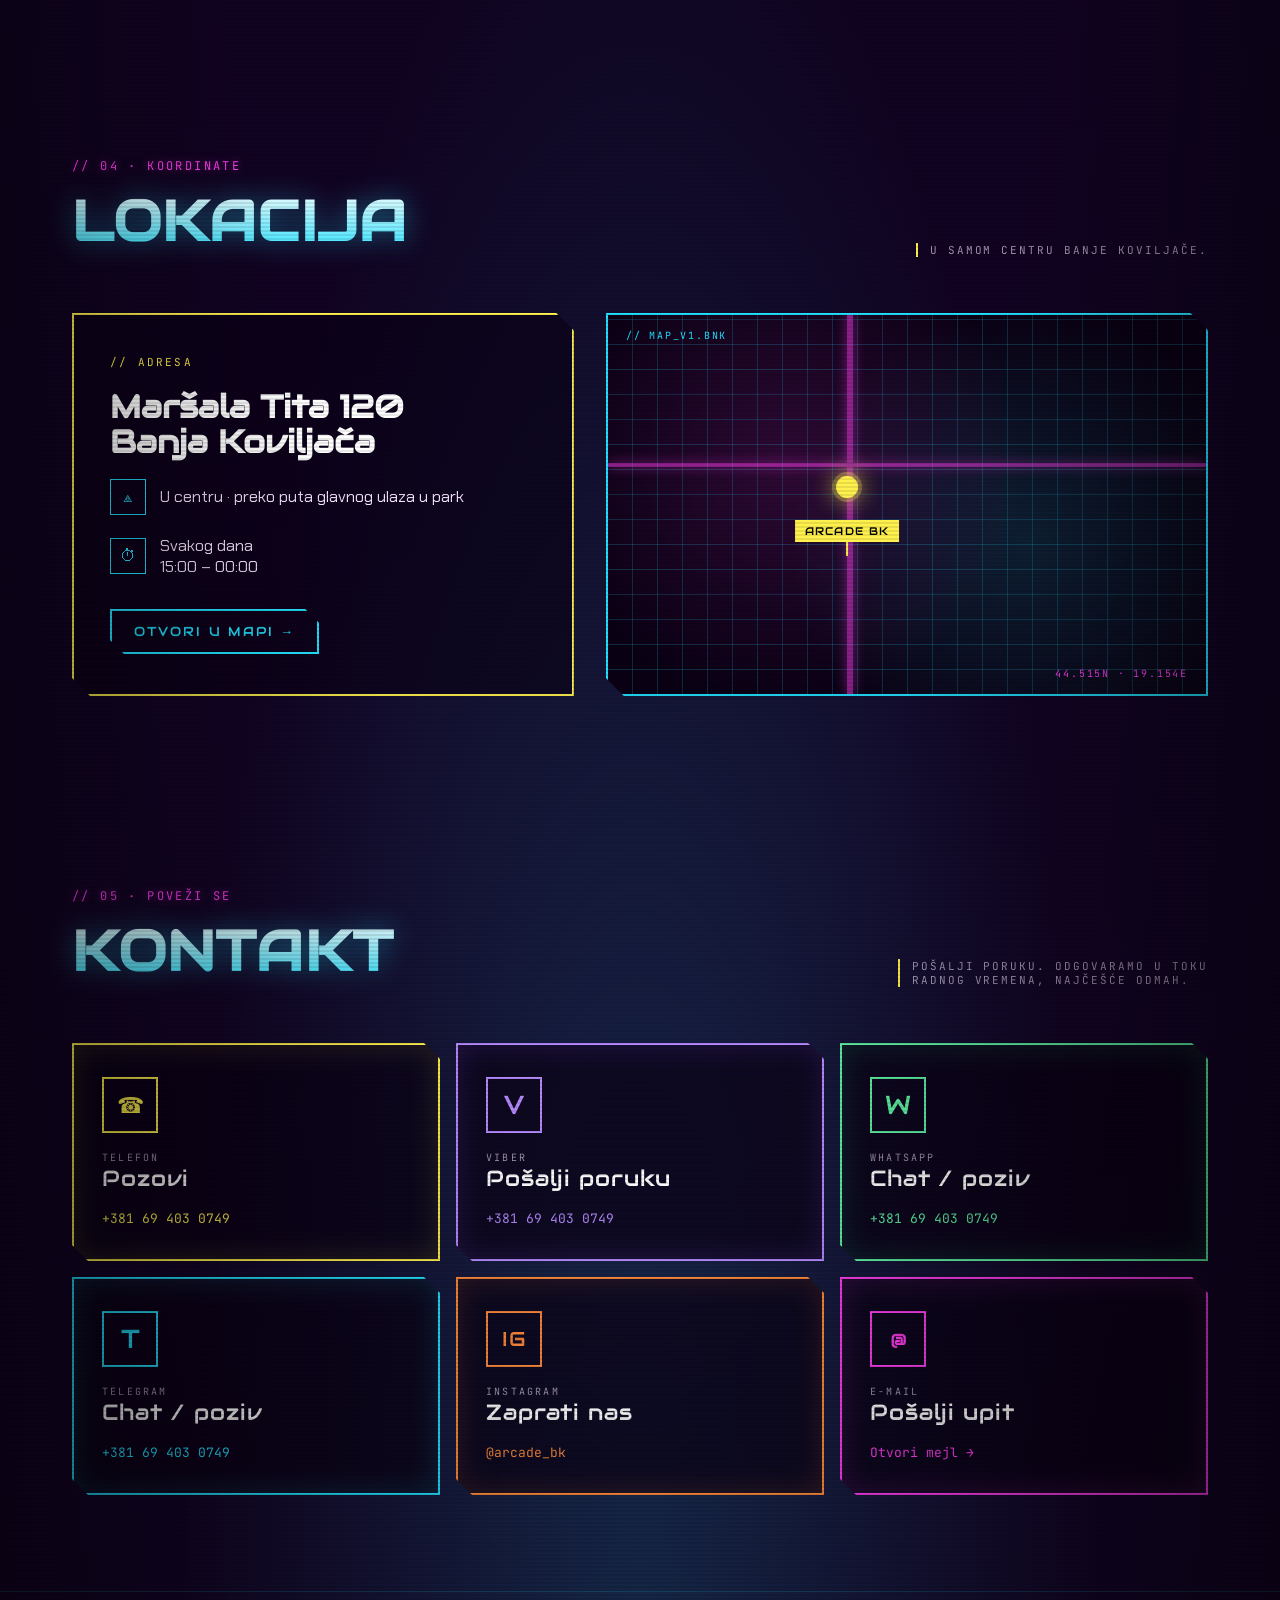
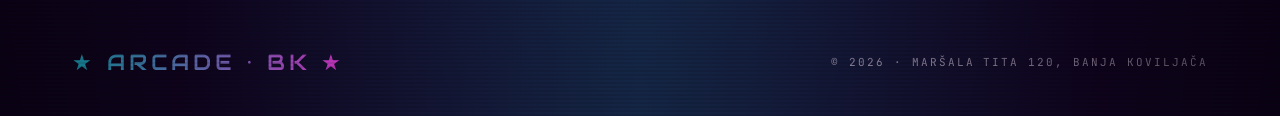
==== commit 86c3759b: "Zapremina 0,33 l za sva piva Zapremina je presla iz naziva u kolonu "Jedinica" i sada stoji na sva c" ====
--- a/sajt.html
+++ b/sajt.html
@@ -263,26 +263,26 @@
         </div>
         <div class="pl-row">
             <div class="pl-id">01</div>
-            <div class="pl-name">Zaječarsko 0,33</div>
-            <div class="pl-meta">din / kom</div>
+            <div class="pl-name">Zaječarsko</div>
+            <div class="pl-meta">0,33 l</div>
             <div class="pl-price">200<span class="cur">RSD</span></div>
         </div>
         <div class="pl-row">
             <div class="pl-id">02</div>
             <div class="pl-name">Valjevsko</div>
-            <div class="pl-meta">din / kom</div>
+            <div class="pl-meta">0,33 l</div>
             <div class="pl-price">200<span class="cur">RSD</span></div>
         </div>
         <div class="pl-row">
             <div class="pl-id">03</div>
             <div class="pl-name">Tuborg</div>
-            <div class="pl-meta">din / kom</div>
+            <div class="pl-meta">0,33 l</div>
             <div class="pl-price">230<span class="cur">RSD</span></div>
         </div>
         <div class="pl-row">
             <div class="pl-id">04</div>
             <div class="pl-name">Lav Premium</div>
-            <div class="pl-meta">din / kom</div>
+            <div class="pl-meta">0,33 l</div>
             <div class="pl-price">230<span class="cur">RSD</span></div>
         </div>
 
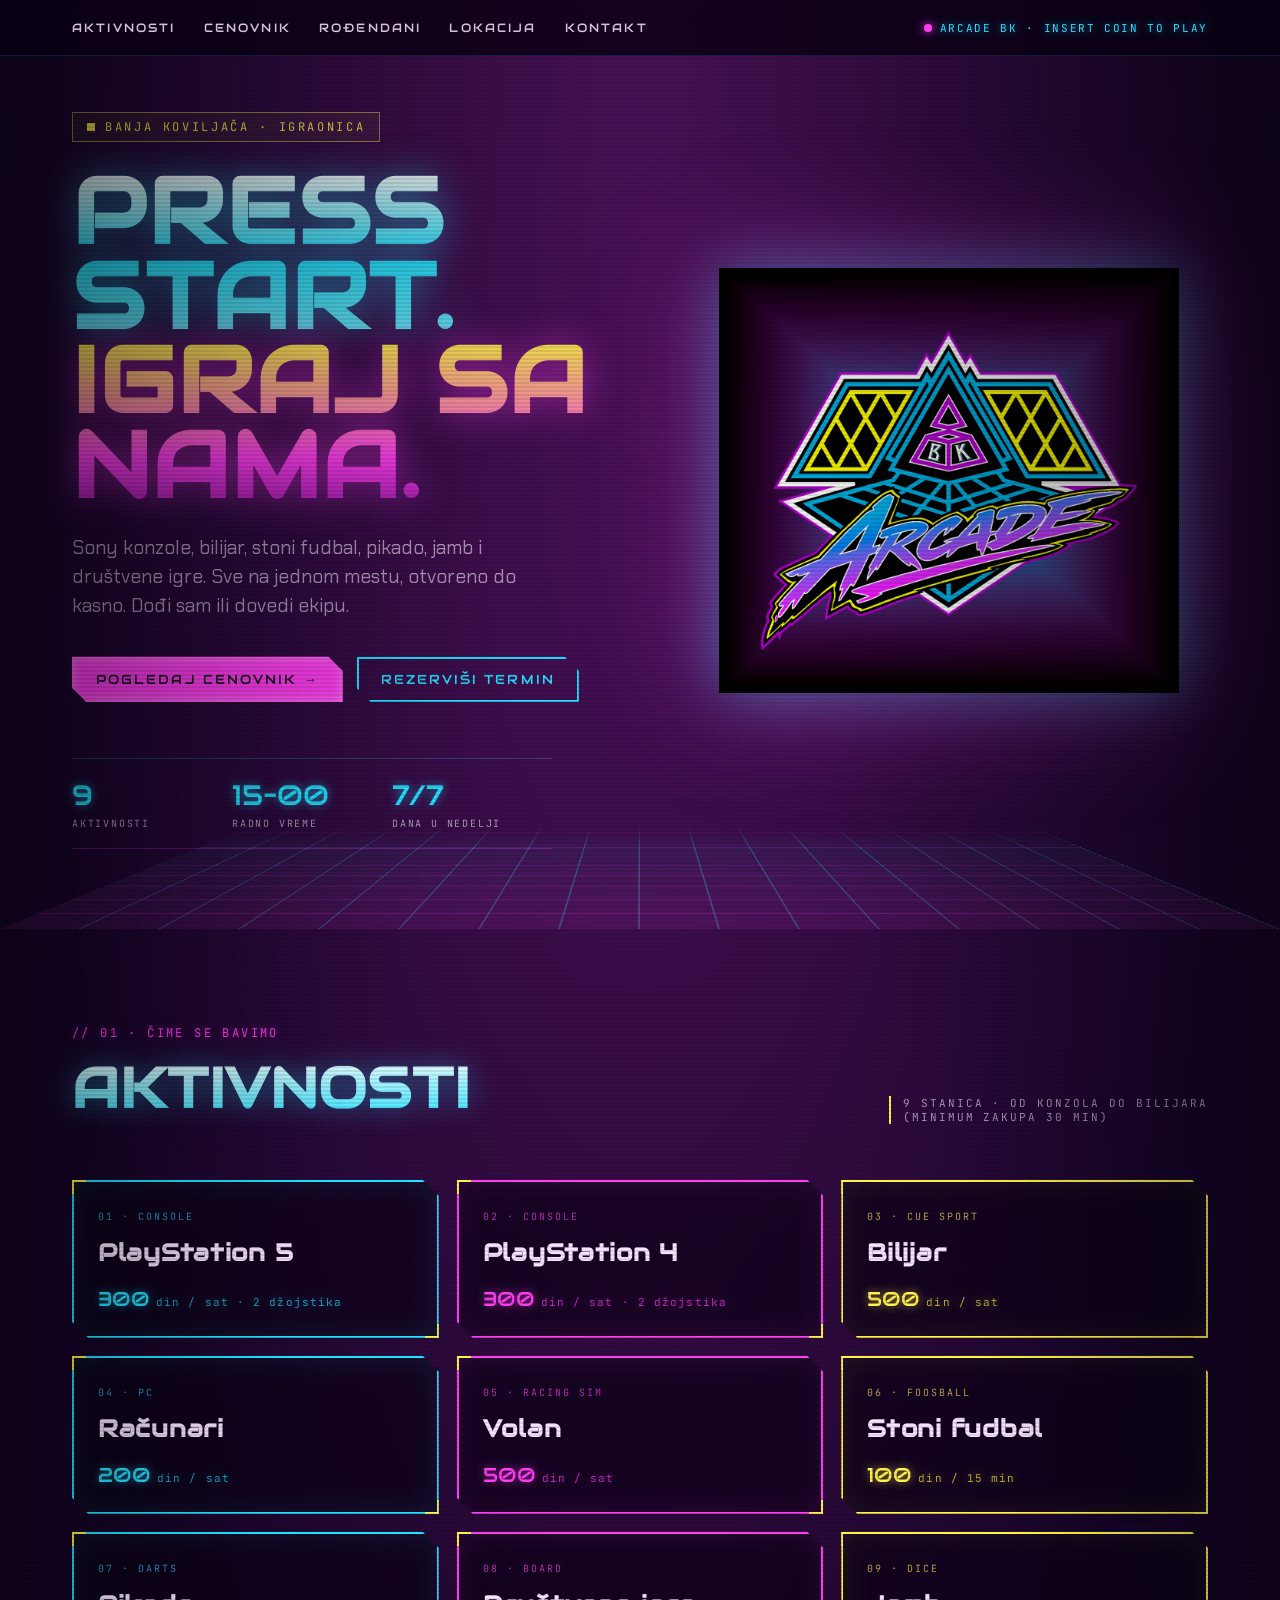
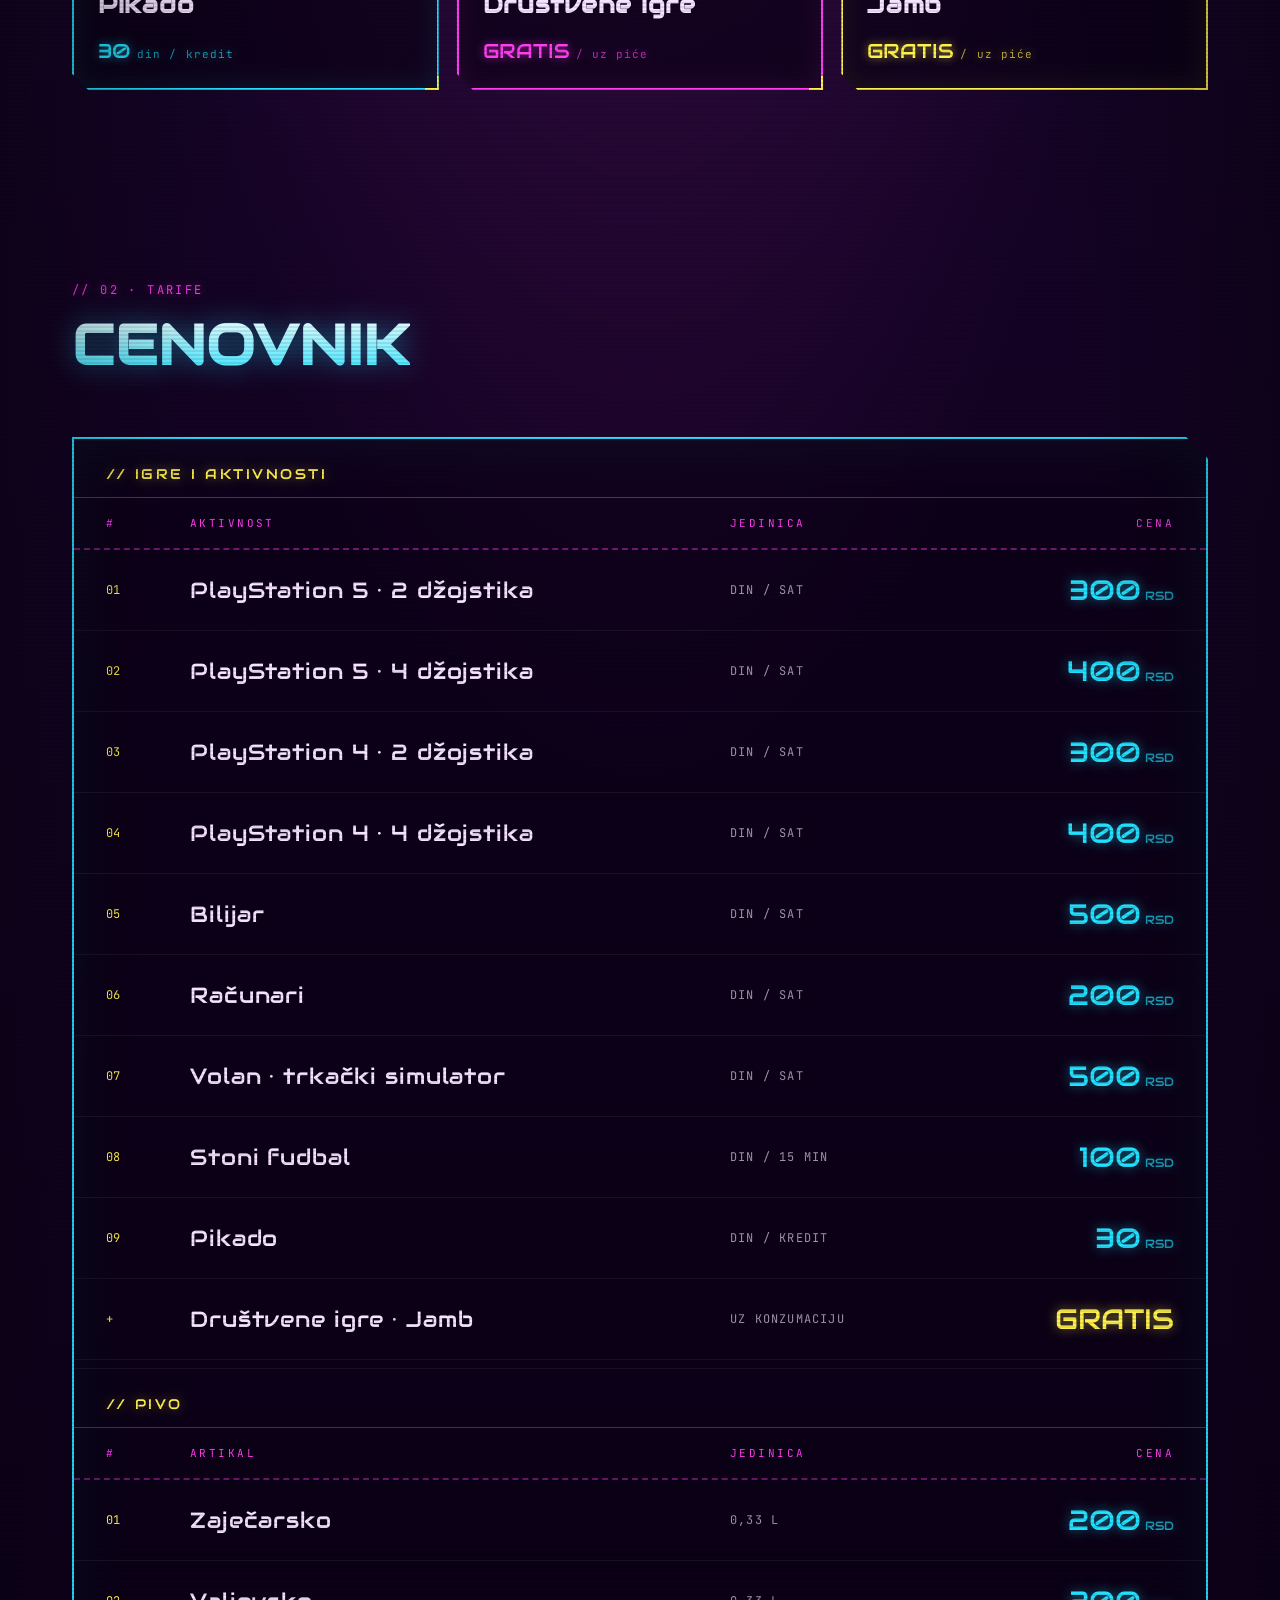
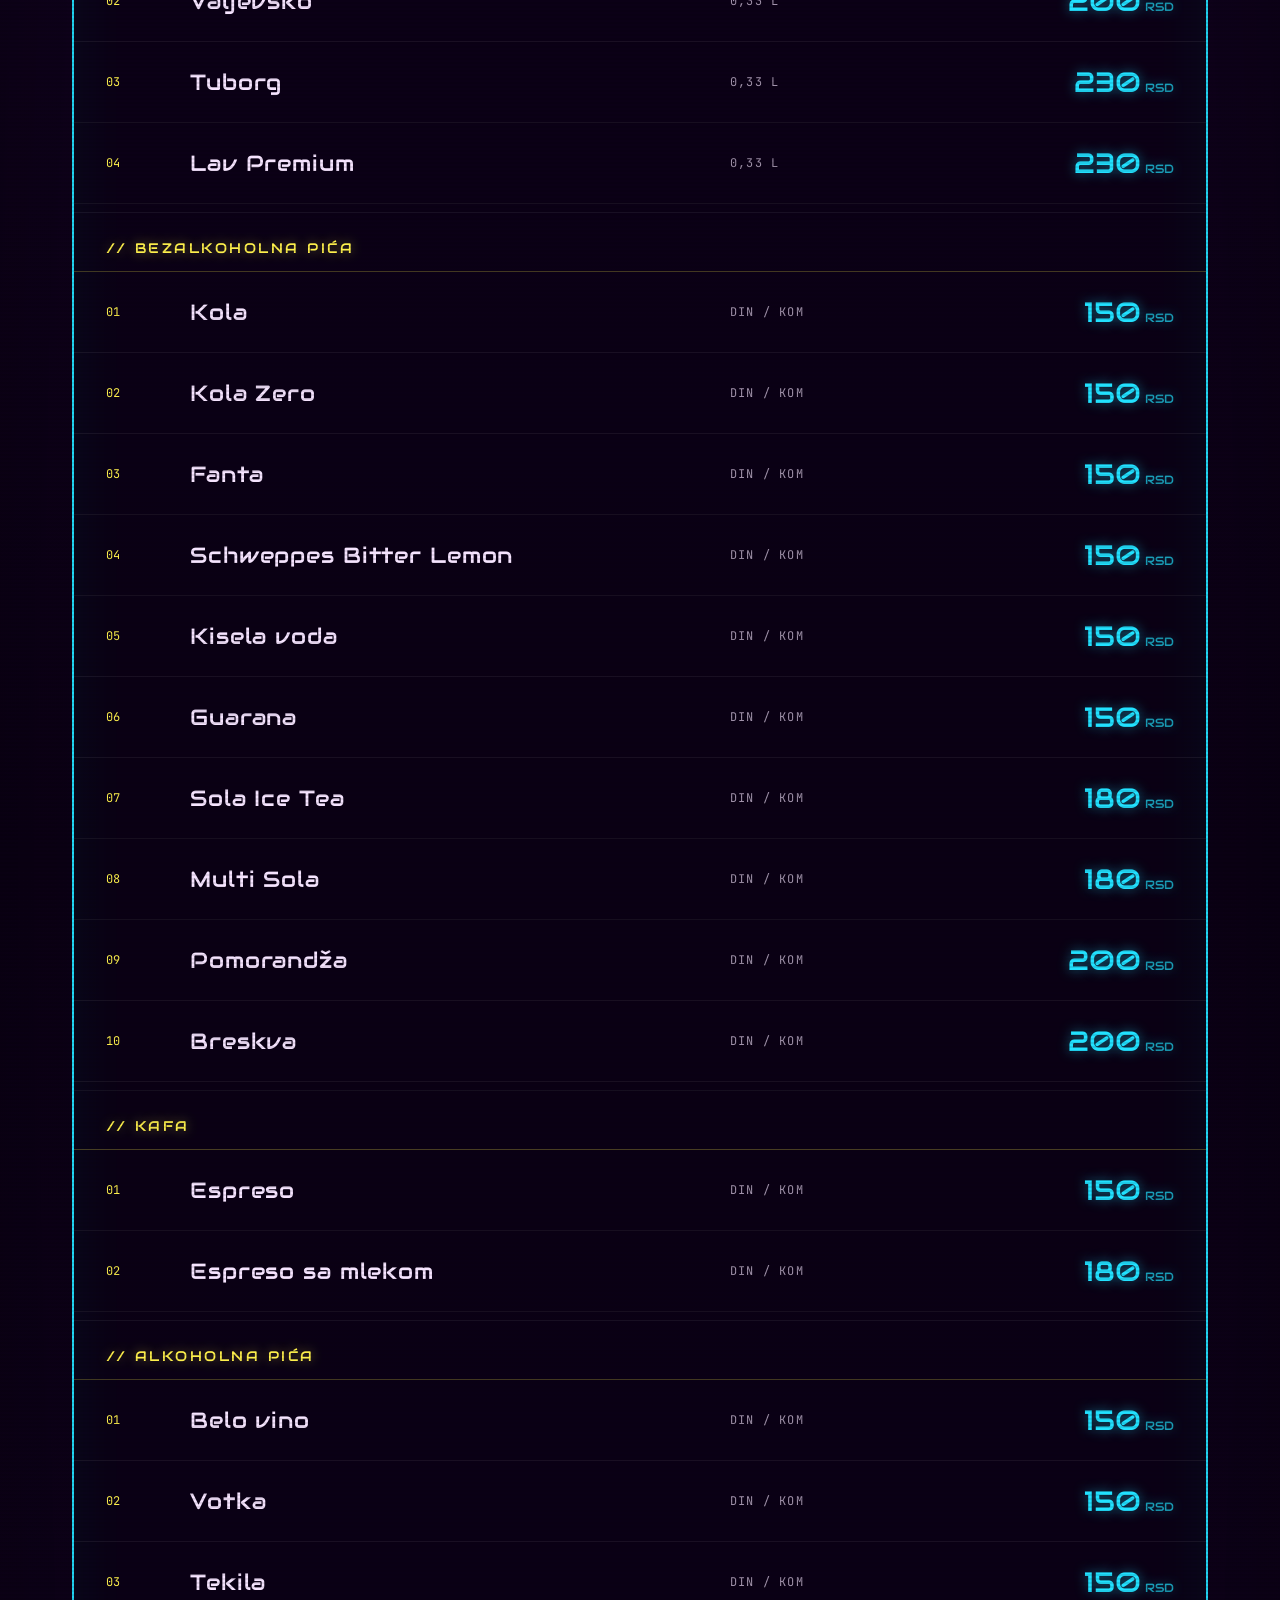
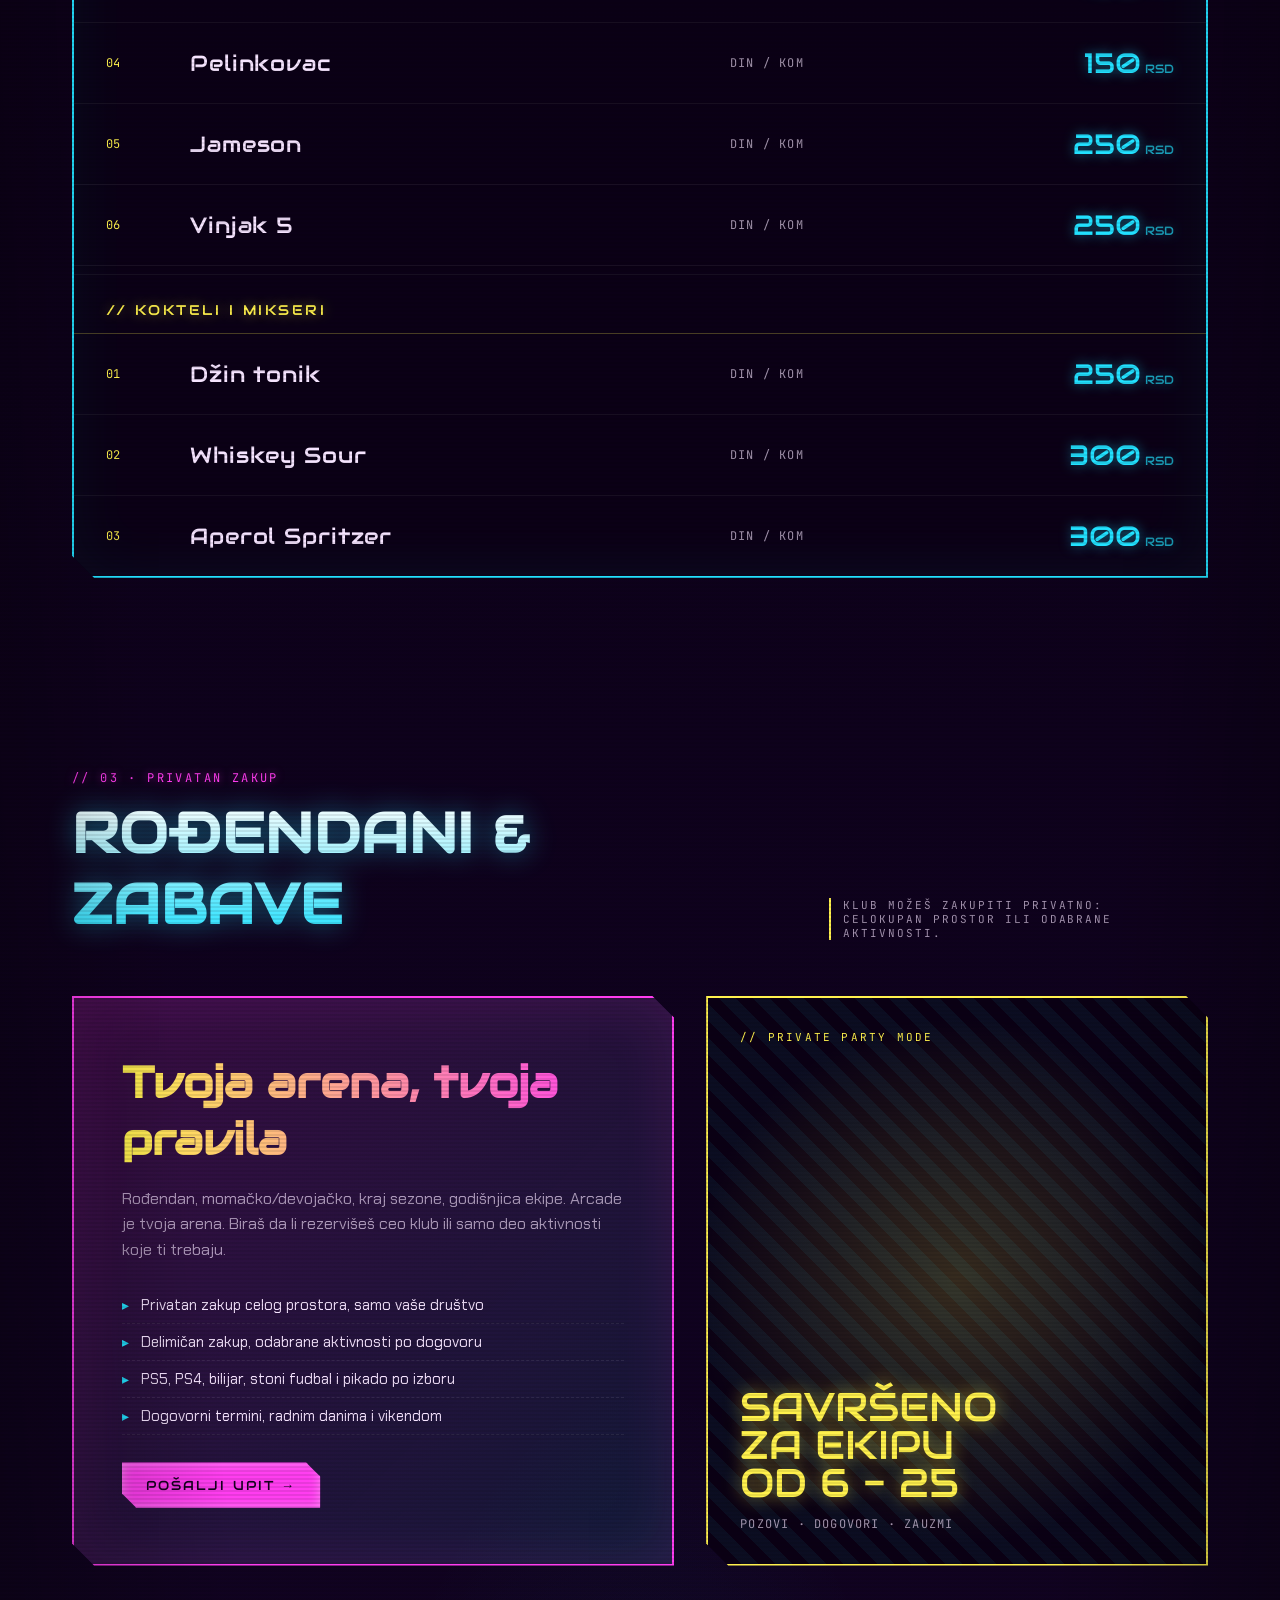
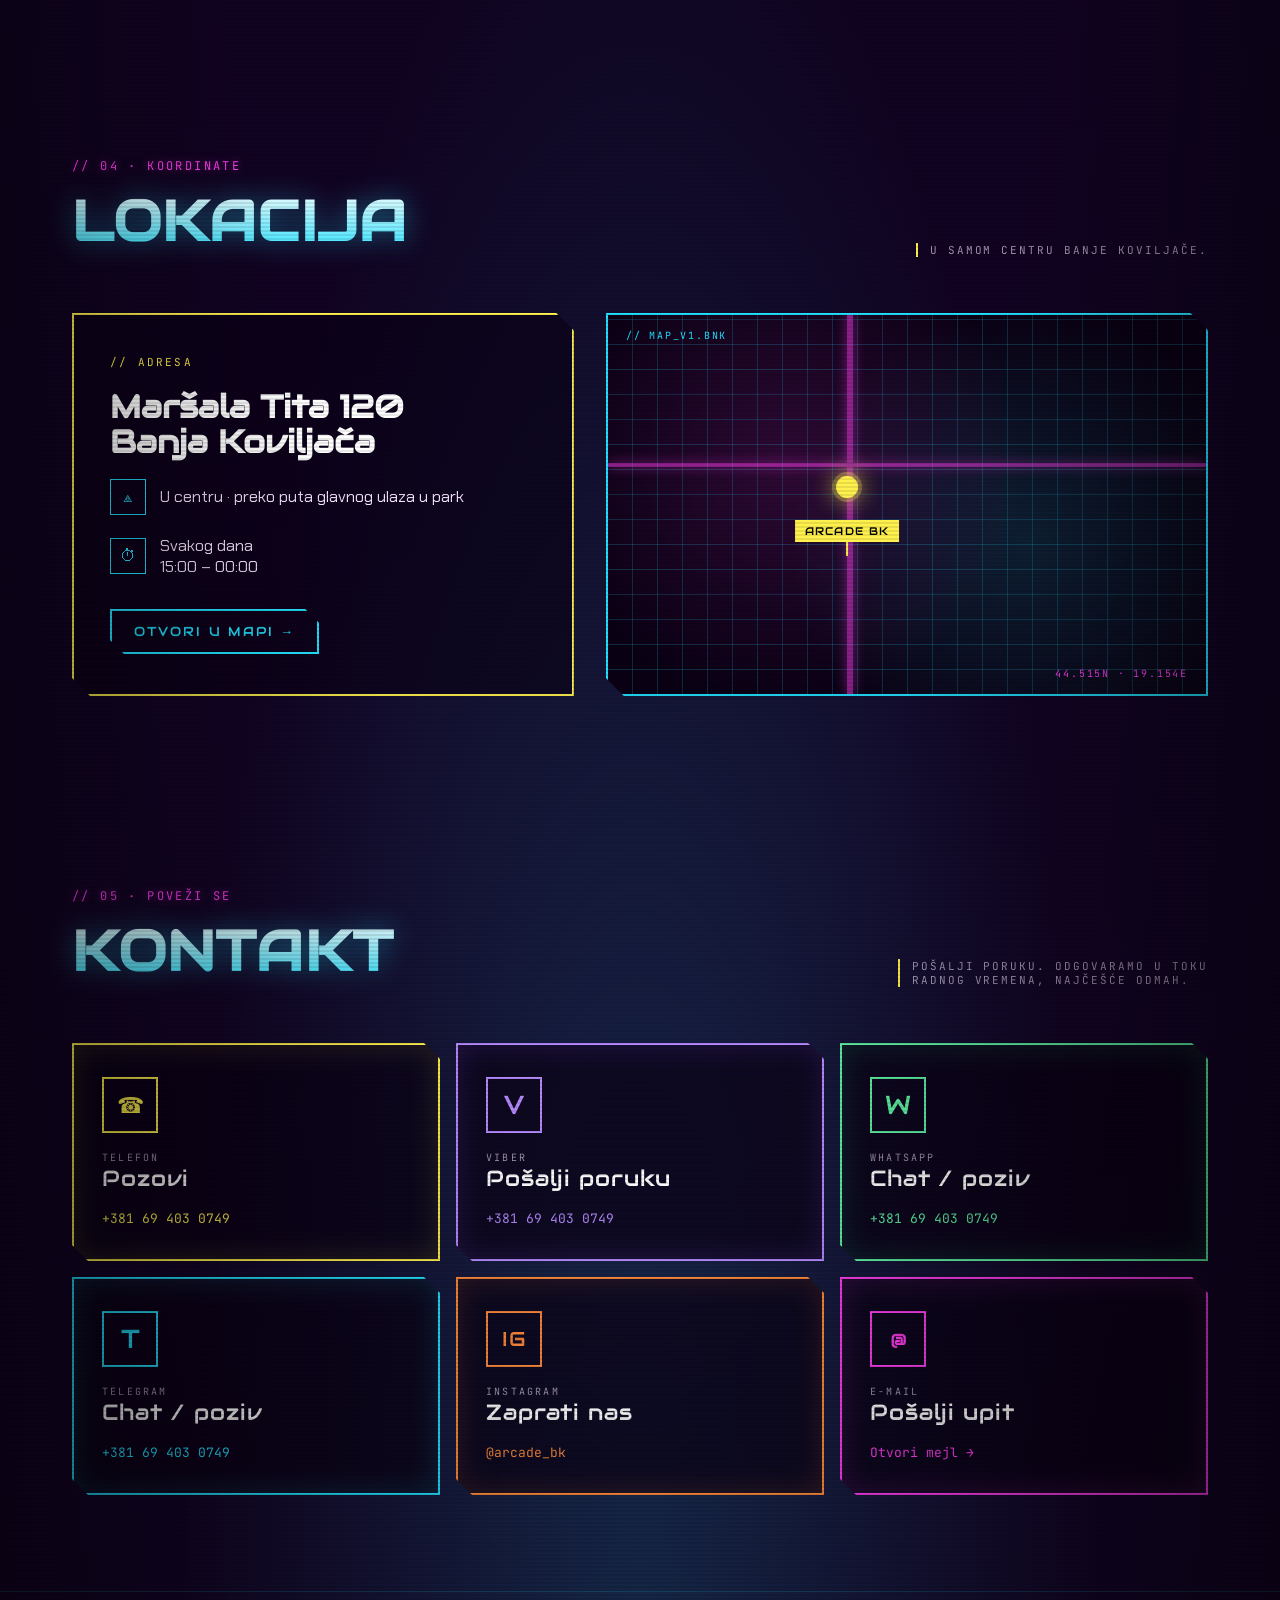
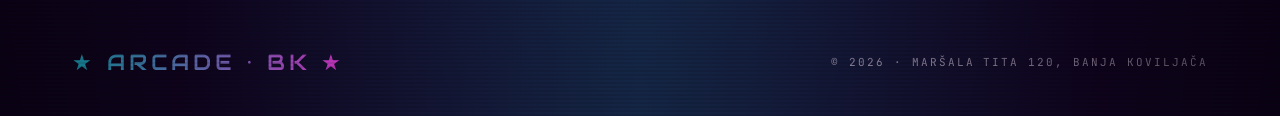
==== commit 87b0b9ad: "Izbaci prazan marketinski tekst iz cenovnika i aktivnosti Podnaslov cenovnika ("cene su iste radnim " ====
--- a/sajt.html
+++ b/sajt.html
@@ -84,7 +84,7 @@
             <h2 class="section-title">Aktivnosti</h2>
         </div>
         <div class="section-tag">
-            9 stanica · od konzola do bilijara<br>za društvo, par ili samo svraćanje<br>(minimum zakupa 30 min)
+            9 stanica · od konzola do bilijara<br>(minimum zakupa 30 min)
         </div>
     </div>
 
@@ -178,10 +178,6 @@
         <div>
             <div class="section-num">// 02 · TARIFE</div>
             <h2 class="section-title">Cenovnik</h2>
-        </div>
-        <div class="section-tag">
-            Cene su iste i radnim danima i vikendom.<br>
-            Plaćanje gotovinom, sve takse uračunate.
         </div>
     </div>
 
